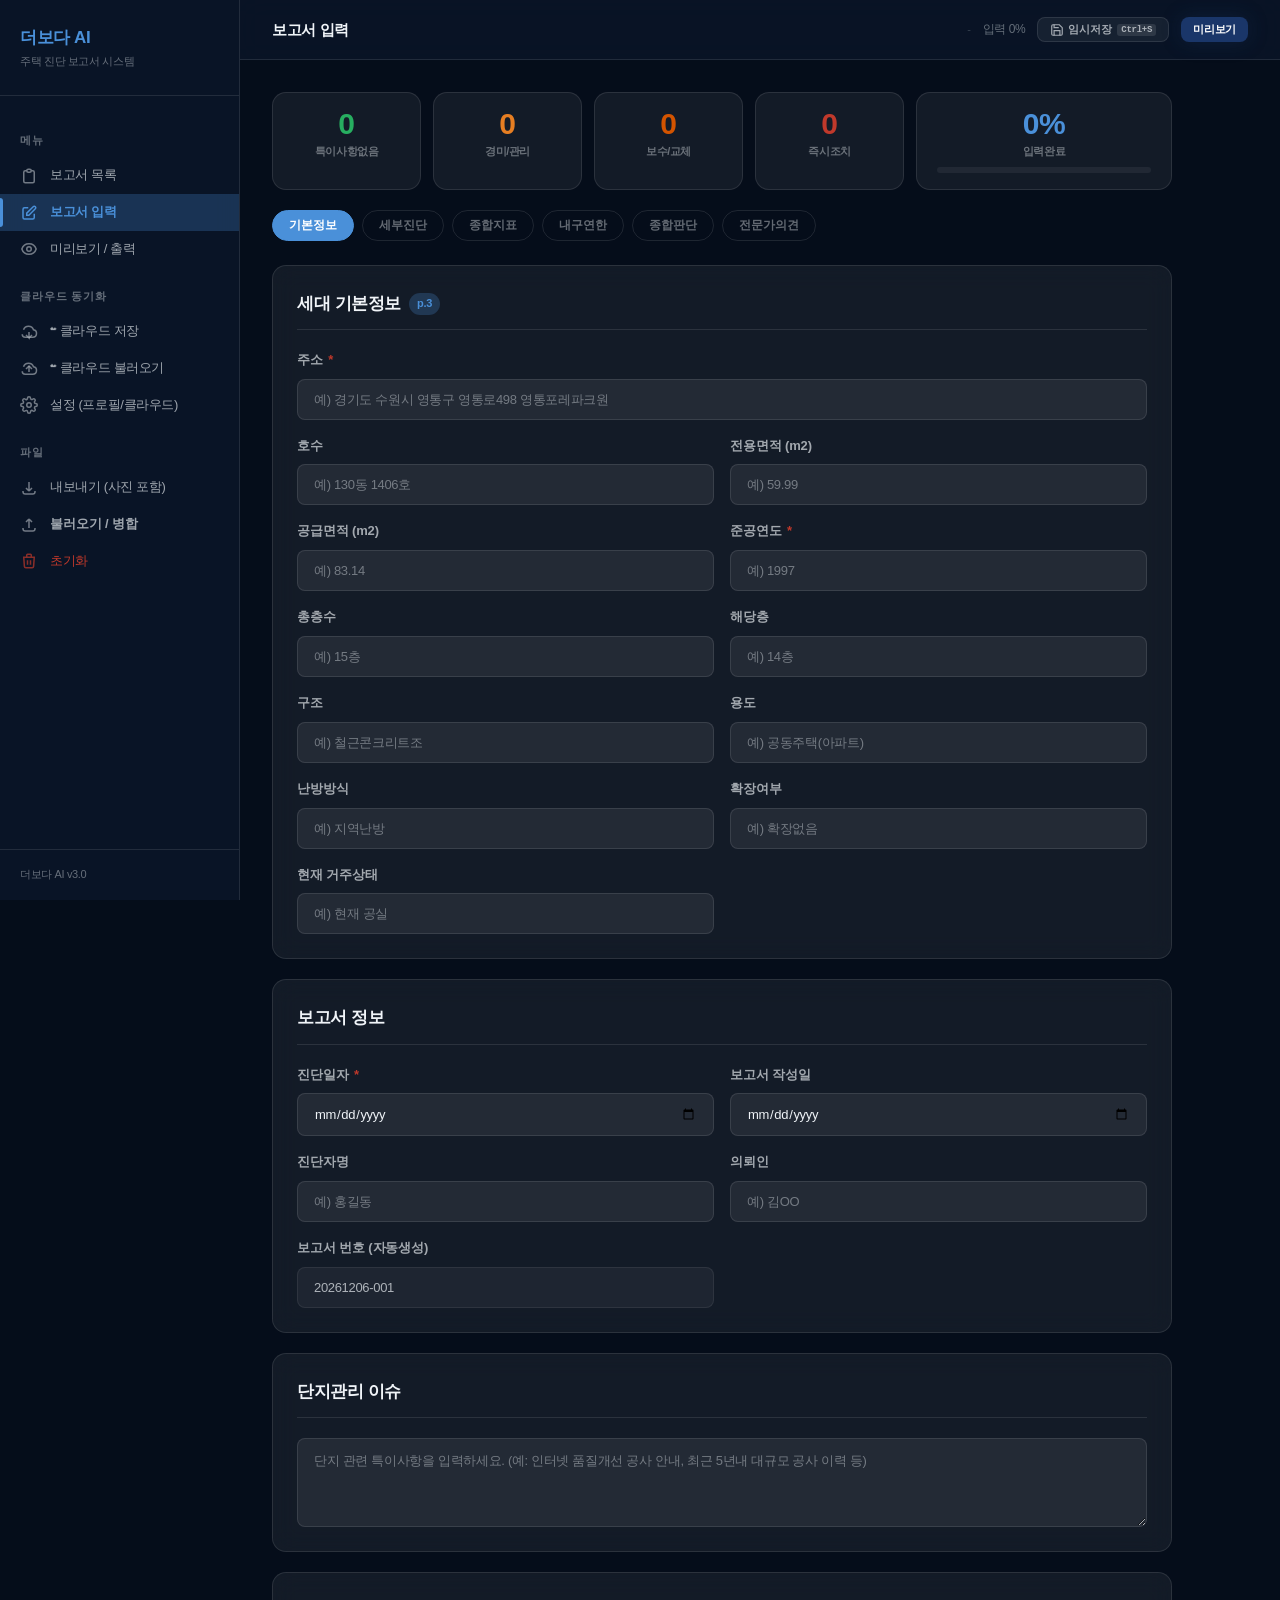
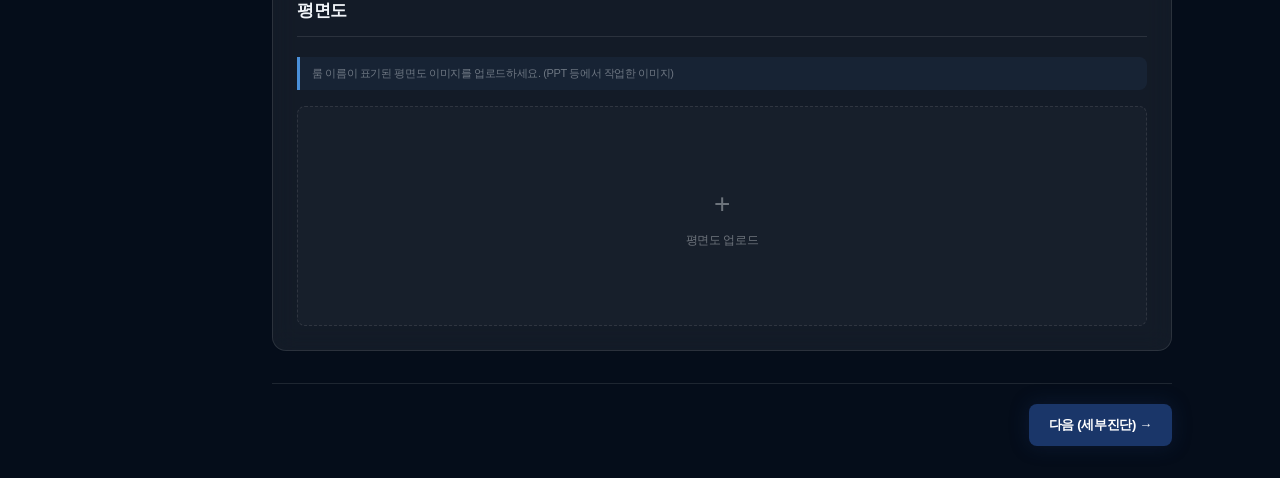
==== index.html @ 7ae01b19 "진단자 프로필 기능 추가 — 보고서 번호 중복 방지 멀티 진단자 협업 시 같은 날 동일 번호가 발급되는 문제 해결. 각 진단자가 이니셜(영문 1~4자)을 등록하면 보고서 번호가 2" ====
<!DOCTYPE html>
<html lang="ko">
<head>
  <meta charset="UTF-8">
  <meta name="viewport" content="width=device-width, initial-scale=1.0">
  <title>보고서 입력 - 더보다 AI</title>
  <link rel="stylesheet" href="assets/style.css">
  <style>
    /* 페이지별 추가 스타일 */
    .input-header-actions {
      display: flex;
      align-items: center;
      gap: 12px;
    }
    .autosave-indicator {
      font-size: 11px;
      color: var(--text-muted);
      opacity: 0.5;
      transition: opacity 0.3s;
    }
    .section-nav {
      display: flex;
      gap: 8px;
      flex-wrap: wrap;
      margin-bottom: 24px;
    }
    .section-tab {
      padding: 6px 16px;
      border-radius: var(--radius-pill);
      font-size: 12px;
      font-weight: 600;
      cursor: pointer;
      border: 1px solid var(--border);
      background: transparent;
      color: var(--text-muted);
      font-family: var(--font-family);
      transition: all 0.2s;
    }
    .section-tab:hover {
      border-color: var(--border-hover);
      color: var(--text-secondary);
    }
    .section-tab.active {
      background: var(--primary);
      border-color: var(--primary);
      color: #fff;
    }
    .form-section { display: none; }
    .form-section.active { display: block; }

    /* 세부진단 카테고리 제목 */
    .detail-cat-title {
      font-size: 13px;
      font-weight: 700;
      color: var(--primary);
      padding: 8px 0 4px;
      margin-bottom: 8px;
      border-bottom: 1px solid var(--primary-glow);
    }

    /* 룸 목록 아이템 */
    .room-item {
      display: flex;
      align-items: center;
      gap: 6px;
      margin-bottom: 4px;
    }
    .room-item input {
      flex: 1;
      background: var(--bg-input);
      border: 1px solid var(--border);
      border-radius: 4px;
      color: var(--text-primary);
      font-size: 12px;
      padding: 5px 8px;
      font-family: var(--font-family);
    }
    .room-item input:focus {
      border-color: var(--border-focus);
      outline: none;
    }
    .room-item select {
      width: 80px;
      font-size: 11px;
    }
    .room-item .room-remove {
      background: none;
      border: none;
      color: var(--status-danger);
      cursor: pointer;
      font-size: 14px;
      padding: 2px 4px;
      opacity: 0.6;
    }
    .room-item .room-remove:hover { opacity: 1; }

    /* 내구연한 테이블 */
    .dur-table input {
      width: 100%;
      background: var(--bg-input);
      border: 1px solid var(--border);
      border-radius: 6px;
      color: var(--text-primary);
      font-size: 12px;
      padding: 5px 8px;
      font-family: var(--font-family);
    }
    .dur-table .status-group { flex-wrap: nowrap; }

    /* 진행 바 */
    .progress-bar-wrap {
      background: rgba(255,255,255,0.06);
      border-radius: 99px;
      height: 6px;
      margin-top: 6px;
      overflow: hidden;
    }
    .progress-bar-fill {
      height: 100%;
      background: var(--primary);
      border-radius: 99px;
      transition: width 0.5s ease;
    }

    /* 카테고리 세부항목 상태 그리드 (2열) */
    .cat-sub-grid {
      display: grid;
      grid-template-columns: 1fr 1fr;
      gap: 4px 12px;
      font-size: 12px;
      margin-bottom: 12px;
    }
    .cat-sub-row {
      display: flex;
      align-items: center;
      justify-content: space-between;
      gap: 8px;
      padding: 6px 8px;
      border-bottom: 1px solid rgba(255,255,255,0.04);
    }
    .cat-sub-row .sub-name {
      font-weight: 600;
      color: var(--text-secondary);
      white-space: nowrap;
      font-size: 11px;
      min-width: 0;
      flex-shrink: 1;
    }
    .cat-sub-row .status-group { flex-wrap: nowrap; flex-shrink: 0; }
    .cat-sub-row .status-option label {
      padding: 2px 8px;
      font-size: 10px;
    }

    /* 종합의견 인라인 */
    .cat-opinion-wrap {
      margin-bottom: 16px;
      padding: 0 4px;
    }
    .cat-opinion-label {
      font-size: 12px;
      font-weight: 600;
      color: var(--primary);
      margin-bottom: 6px;
      display: flex;
      align-items: center;
      gap: 6px;
    }
    .cat-opinion-wrap textarea {
      min-height: 60px;
    }

    /* 안내 문구 */
    .info-note {
      font-size: 11px;
      color: var(--text-muted);
      background: rgba(74, 144, 217, 0.08);
      border-left: 3px solid var(--primary);
      padding: 8px 12px;
      border-radius: 0 8px 8px 0;
      margin-bottom: 16px;
    }

    /* ─── 고정 테이블 ─── */
    .fixed-table-wrap {
      margin-bottom: 16px;
    }
    .fixed-table-wrap.table-disabled .fixed-table-title span {
      color: var(--text-muted);
      text-decoration: line-through;
      opacity: 0.6;
    }
    .fixed-table-title {
      font-size: 12px;
      font-weight: 700;
      color: var(--primary-light);
      margin-bottom: 8px;
      display: flex;
      align-items: center;
      gap: 6px;
    }
    .ftable-toggle {
      display: flex;
      align-items: center;
      gap: 6px;
      cursor: pointer;
      user-select: none;
    }
    .ftable-toggle input[type="checkbox"] {
      width: 14px;
      height: 14px;
      cursor: pointer;
      accent-color: var(--primary);
    }
    .measurement-table {
      width: 100%;
      border-collapse: collapse;
      font-size: 11px;
      margin-bottom: 8px;
    }
    .measurement-table th {
      background: rgba(74, 144, 217, 0.15);
      color: var(--primary-light);
      padding: 6px 8px;
      text-align: left;
      font-weight: 600;
      font-size: 10px;
      border-bottom: 1px solid var(--border);
    }
    .measurement-table td {
      padding: 4px 6px;
      border-bottom: 1px solid rgba(255,255,255,0.04);
    }
    .measurement-table input {
      width: 100%;
      background: var(--bg-input);
      border: 1px solid var(--border);
      border-radius: 4px;
      color: var(--text-primary);
      font-size: 11px;
      padding: 4px 6px;
      font-family: var(--font-family);
    }
    .measurement-table input:focus {
      border-color: var(--border-focus);
      background: var(--bg-input-focus);
      outline: none;
    }
    .measurement-table .item-label {
      font-weight: 600;
      color: var(--text-secondary);
      font-size: 11px;
      white-space: nowrap;
    }
    .ftable-actions {
      display: flex;
      gap: 6px;
    }
    .ftable-actions .btn {
      font-size: 10px;
      padding: 3px 10px;
    }
    .row-remove-btn {
      background: none;
      border: none;
      color: var(--status-danger);
      cursor: pointer;
      font-size: 14px;
      padding: 2px 6px;
      border-radius: 4px;
    }
    .row-remove-btn:hover {
      background: rgba(192, 57, 43, 0.15);
    }

    /* ─── 동적 카드 ─── */
    .cards-section-label {
      font-size: 12px;
      font-weight: 600;
      color: var(--text-secondary);
      margin: 16px 0 8px;
      display: flex;
      align-items: center;
      gap: 6px;
    }
    .field-card {
      background: rgba(255,255,255,0.03);
      border: 1px solid var(--border);
      border-radius: var(--radius-md);
      padding: 16px;
      margin-bottom: 12px;
    }
    .field-card-header {
      display: flex;
      align-items: center;
      gap: 8px;
      margin-bottom: 12px;
    }
    .card-order-btns {
      display: flex;
      flex-direction: column;
      gap: 2px;
    }
    .card-order-btn {
      width: 26px;
      height: 18px;
      background: var(--bg-input);
      border: 1px solid var(--border);
      border-radius: 4px;
      color: var(--text-secondary);
      font-size: 9px;
      cursor: pointer;
      padding: 0;
      display: flex;
      align-items: center;
      justify-content: center;
      transition: all 0.15s;
    }
    .card-order-btn:hover {
      background: var(--primary);
      border-color: var(--primary);
      color: #fff;
    }
    .card-title-input {
      flex: 1;
      background: var(--bg-input);
      border: 1px solid var(--border);
      border-radius: 6px;
      color: var(--text-primary);
      font-size: 13px;
      font-weight: 600;
      padding: 8px 12px;
      font-family: var(--font-family);
    }
    .card-title-input:focus {
      border-color: var(--border-focus);
      background: var(--bg-input-focus);
      outline: none;
    }
    .card-title-input::placeholder {
      color: var(--text-muted);
      font-weight: 400;
    }

    /* 사진 배치 선택 */
    .photo-layout-select {
      display: flex;
      align-items: center;
      gap: 6px;
      margin-bottom: 10px;
      font-size: 11px;
      color: var(--text-secondary);
    }
    .photo-layout-select label {
      font-weight: 600;
      margin-right: 4px;
    }
    .layout-btn {
      background: var(--bg-input);
      border: 1px solid var(--border);
      border-radius: var(--radius-btn);
      color: var(--text-muted);
      padding: 3px 10px;
      font-size: 10px;
      font-weight: 600;
      cursor: pointer;
      font-family: var(--font-family);
      transition: all 0.2s;
    }
    .layout-btn:hover {
      border-color: var(--border-hover);
      color: var(--text-secondary);
    }
    .layout-btn.active {
      background: var(--primary);
      border-color: var(--primary);
      color: #fff;
    }

    /* 사진 텍스트 숨기기 */
    .photo-text-toggle {
      display: flex;
      align-items: center;
      gap: 6px;
      margin-left: auto;
      font-size: 10px;
      color: var(--text-muted);
      cursor: pointer;
      user-select: none;
    }
    .photo-text-toggle input[type="checkbox"] {
      accent-color: var(--primary);
      cursor: pointer;
    }
    .photo-slots.hide-text .photo-caption-wrap,
    .photo-slots.hide-text .photo-observation {
      display: none;
    }

    /* 사진 슬롯 */
    .photo-slots {
      display: grid;
      gap: 8px;
      margin-bottom: 12px;
    }
    .photo-slots[data-layout="0"] { display: none; }
    .photo-slots[data-layout="1"] { grid-template-columns: 1fr; }
    .photo-slots[data-layout="2"] { grid-template-columns: 1fr 1fr; }
    .photo-slots[data-layout="3"] { grid-template-columns: 1fr 1fr 1fr; }
    .photo-slots[data-layout="4"] { grid-template-columns: 1fr 1fr; }
    .photo-slots[data-layout="6"] { grid-template-columns: 1fr 1fr 1fr; }
    .photo-slots[data-layout="8"] { grid-template-columns: 1fr 1fr; }
    .photo-slot {
      aspect-ratio: 4/3;
      border: 1.5px dashed var(--border);
      border-radius: 8px;
      display: flex;
      flex-direction: column;
      align-items: center;
      justify-content: center;
      cursor: pointer;
      position: relative;
      overflow: hidden;
      transition: all 0.2s;
      background: rgba(255,255,255,0.02);
    }
    .photo-slot:hover {
      border-color: var(--primary);
      background: rgba(74, 144, 217, 0.05);
    }
    .photo-slot input[type=file] {
      position: absolute;
      inset: 0;
      opacity: 0;
      cursor: pointer;
      z-index: 2;
    }
    .photo-slot .slot-label {
      font-size: 10px;
      color: var(--text-muted);
      pointer-events: none;
    }
    .photo-slot .slot-icon {
      font-size: 20px;
      color: var(--text-muted);
      margin-bottom: 4px;
      pointer-events: none;
    }
    .photo-slot.has-image {
      border-style: solid;
      border-color: var(--border);
    }
    .photo-slot.has-image img {
      width: 100%;
      height: 100%;
      object-fit: cover;
      position: absolute;
      inset: 0;
    }
    .photo-slot .photo-remove {
      position: absolute;
      top: 4px;
      right: 4px;
      width: 20px;
      height: 20px;
      border-radius: 50%;
      background: rgba(192,57,43,0.85);
      color: #fff;
      border: none;
      cursor: pointer;
      font-size: 11px;
      display: flex;
      align-items: center;
      justify-content: center;
      z-index: 3;
    }
    .photo-slot .photo-observation {
      width: 100%;
      background: rgba(255,255,255,0.06);
      border: 1px solid rgba(255,255,255,0.08);
      border-radius: 0 0 6px 6px;
      color: var(--text-primary);
      font-family: var(--font-family);
      font-size: 11px;
      padding: 6px 8px;
      resize: vertical;
      min-height: 40px;
      line-height: 1.4;
      outline: none;
      transition: border-color 0.2s;
    }
    .photo-slot .photo-observation:focus {
      border-color: var(--border-focus);
    }
    .photo-slot .photo-observation::placeholder {
      color: var(--text-muted);
      font-size: 10px;
    }
    .photo-caption-wrap {
      width: 100%;
      position: relative;
      margin-top: auto;
      z-index: 3;
      display: flex;
      flex-direction: column;
      opacity: 0;
      transition: opacity 0.2s;
    }
    /* 내용이 있거나 hover/focus 시 표시 */
    .photo-slot:hover .photo-caption-wrap,
    .photo-caption-wrap:focus-within,
    .photo-caption-wrap.has-content {
      opacity: 1;
    }
    .photo-slot .photo-caption-title {
      width: 100%;
      background: rgba(0,0,0,0.6);
      border: none;
      color: #fff;
      font-size: 10px;
      font-weight: 600;
      padding: 3px 8px 1px;
      text-align: center;
      font-family: var(--font-family);
      outline: none;
      box-sizing: border-box;
    }
    .photo-slot .photo-caption-detail {
      width: 100%;
      background: rgba(0,0,0,0.45);
      border: none;
      border-top: 1px solid rgba(255,255,255,0.15);
      color: rgba(255,255,255,0.9);
      font-size: 9px;
      padding: 2px 8px 3px;
      text-align: center;
      font-family: var(--font-family);
      outline: none;
      box-sizing: border-box;
      resize: none;
      min-height: 18px;
      line-height: 1.3;
    }
    .photo-slot .photo-caption-title:focus,
    .photo-slot .photo-caption-detail:focus {
      background: rgba(0,0,0,0.8);
    }
    .photo-slot .photo-caption-title::placeholder {
      color: rgba(255,255,255,0.45);
      font-weight: 400;
    }
    .photo-slot .photo-caption-detail::placeholder {
      color: rgba(255,255,255,0.35);
    }
    /* 관찰내용: 빈 상태면 숨기고, hover/focus/내용있을 때 표시 */
    .photo-slot .photo-observation {
      transition: all 0.2s;
    }
    .photo-slot .photo-observation:not(.has-content):not(:focus) {
      min-height: 0;
      height: 0;
      padding: 0;
      border: none;
      opacity: 0;
      overflow: hidden;
    }
    .photo-slot:hover .photo-observation {
      min-height: 40px;
      padding: 6px 8px;
      border: 1px solid rgba(255,255,255,0.08);
      opacity: 1;
    }

    /* 세부 판정 */
    .sub-judgments {
      margin-bottom: 12px;
    }
    .sub-judgments-header {
      display: flex;
      align-items: center;
      justify-content: space-between;
      margin-bottom: 6px;
    }
    .sub-judgments-header span {
      font-size: 11px;
      font-weight: 600;
      color: var(--text-secondary);
    }
    .sub-judgment-row {
      display: flex;
      align-items: center;
      gap: 8px;
      margin-bottom: 4px;
      padding: 4px 0;
    }
    .sj-name {
      width: 140px;
      background: var(--bg-input);
      border: 1px solid var(--border);
      border-radius: 4px;
      color: var(--text-primary);
      font-size: 11px;
      padding: 4px 6px;
      font-family: var(--font-family);
    }
    .sj-name:focus {
      border-color: var(--border-focus);
      outline: none;
    }
    .sub-judgment-row .status-group {
      flex-wrap: nowrap;
      flex-shrink: 0;
    }
    .sub-judgment-row .status-option label {
      padding: 2px 8px;
      font-size: 10px;
    }
    .sj-remove {
      background: none;
      border: none;
      color: var(--status-danger);
      cursor: pointer;
      font-size: 13px;
      padding: 2px 4px;
      opacity: 0.7;
    }
    .sj-remove:hover { opacity: 1; }

    /* 카드 textarea */
    .field-card textarea {
      width: 100%;
      min-height: 50px;
      background: var(--bg-input);
      border: 1px solid var(--border);
      border-radius: 6px;
      color: var(--text-primary);
      font-size: 12px;
      padding: 8px 10px;
      font-family: var(--font-family);
      resize: vertical;
      margin-bottom: 8px;
    }
    .field-card textarea:focus {
      border-color: var(--border-focus);
      background: var(--bg-input-focus);
      outline: none;
    }
    .field-card .field-label {
      font-size: 11px;
      font-weight: 600;
      color: var(--text-secondary);
      margin-bottom: 4px;
    }
    .card-text-section {
      margin-top: 8px;
    }
    .card-text-section.section-disabled .field-toggle span {
      color: var(--text-muted);
      text-decoration: line-through;
      opacity: 0.6;
    }
    .field-toggle {
      display: inline-flex;
      align-items: center;
      gap: 6px;
      cursor: pointer;
      user-select: none;
    }
    .field-toggle input[type="checkbox"] {
      width: 13px;
      height: 13px;
      cursor: pointer;
      accent-color: var(--primary);
    }

    /* ─── 클라우드 모달 ─── */
    .cloud-modal-backdrop {
      position: fixed;
      inset: 0;
      background: rgba(0,0,0,0.6);
      backdrop-filter: blur(4px);
      z-index: 9999;
      display: flex;
      align-items: center;
      justify-content: center;
      padding: 20px;
    }
    .cloud-modal {
      background: var(--bg-card);
      border: 1px solid var(--border);
      border-radius: var(--radius-lg);
      box-shadow: 0 24px 48px rgba(0,0,0,0.5);
      width: 100%;
      max-width: 560px;
      max-height: 85vh;
      display: flex;
      flex-direction: column;
    }
    .cloud-modal-header {
      display: flex;
      align-items: center;
      justify-content: space-between;
      padding: 18px 24px;
      border-bottom: 1px solid var(--border);
    }
    .cloud-modal-title {
      font-size: 15px;
      font-weight: 700;
      color: var(--text-primary);
    }
    .cloud-modal-close {
      background: none;
      border: none;
      color: var(--text-muted);
      font-size: 24px;
      cursor: pointer;
      padding: 0 4px;
      line-height: 1;
    }
    .cloud-modal-close:hover { color: var(--text-primary); }
    .cloud-modal-body {
      padding: 20px 24px;
      overflow-y: auto;
      font-size: 12px;
      color: var(--text-secondary);
      line-height: 1.6;
    }
    .cloud-modal-body label {
      display: block;
      font-size: 11px;
      font-weight: 600;
      color: var(--text-secondary);
      margin: 10px 0 4px;
    }
    .cloud-modal-body input[type="text"],
    .cloud-modal-body input[type="password"] {
      width: 100%;
      background: var(--bg-input);
      border: 1px solid var(--border);
      border-radius: 6px;
      color: var(--text-primary);
      font-size: 12px;
      padding: 8px 12px;
      font-family: var(--font-family);
      box-sizing: border-box;
    }
    .cloud-modal-body input:focus {
      border-color: var(--border-focus);
      background: var(--bg-input-focus);
      outline: none;
    }
    .cloud-modal-actions {
      display: flex;
      gap: 8px;
      margin-top: 16px;
      justify-content: flex-end;
    }
    .cloud-help {
      background: rgba(74, 144, 217, 0.08);
      border-left: 3px solid var(--primary);
      padding: 10px 12px;
      border-radius: 4px;
      font-size: 11px;
      color: var(--text-secondary);
      margin: 12px 0;
    }
    .cloud-help a {
      color: var(--primary);
      text-decoration: underline;
    }
    .cloud-list-item {
      display: flex;
      align-items: center;
      justify-content: space-between;
      padding: 12px 14px;
      background: var(--bg-input);
      border: 1px solid var(--border);
      border-radius: 8px;
      margin-bottom: 8px;
      cursor: pointer;
      transition: all 0.15s;
    }
    .cloud-list-item:hover {
      border-color: var(--primary);
      background: rgba(74, 144, 217, 0.05);
    }
    .cloud-list-desc {
      font-size: 12px;
      font-weight: 600;
      color: var(--text-primary);
      margin-bottom: 2px;
    }
    .cloud-list-meta {
      font-size: 10px;
      color: var(--text-muted);
    }
    .cloud-status-bar {
      display: flex;
      align-items: center;
      gap: 8px;
      padding: 8px 12px;
      background: rgba(39, 174, 96, 0.08);
      border-left: 3px solid #27ae60;
      border-radius: 4px;
      font-size: 11px;
      color: var(--text-secondary);
      margin-bottom: 12px;
    }

    /* 카드 추가 버튼 */
    .add-card-btn {
      width: 100%;
      padding: 12px;
      border: 1.5px dashed var(--border);
      border-radius: var(--radius-md);
      background: transparent;
      color: var(--text-muted);
      font-size: 12px;
      font-weight: 600;
      cursor: pointer;
      font-family: var(--font-family);
      transition: all 0.2s;
      margin-top: 8px;
    }
    .add-card-btn:hover {
      border-color: var(--primary);
      color: var(--primary);
      background: rgba(74, 144, 217, 0.05);
    }
  </style>
</head>
<body>
<div class="app-layout">

  <!-- Sidebar -->
  <aside class="sidebar">
    <div class="sidebar-logo">
      <div class="logo-text">더보다 AI</div>
      <div class="logo-sub">주택 진단 보고서 시스템</div>
    </div>
    <nav class="sidebar-nav">
      <div class="nav-group">
        <div class="nav-group-label">메뉴</div>
        <a href="list.html" class="nav-item">
          <svg class="nav-icon" viewBox="0 0 24 24" fill="none" stroke="currentColor" stroke-width="2">
            <path d="M9 5H7a2 2 0 00-2 2v12a2 2 0 002 2h10a2 2 0 002-2V7a2 2 0 00-2-2h-2M9 5a2 2 0 002 2h2a2 2 0 002-2M9 5a2 2 0 012-2h2a2 2 0 012 2"/>
          </svg>
          보고서 목록
        </a>
        <a href="index.html" class="nav-item active">
          <svg class="nav-icon" viewBox="0 0 24 24" fill="none" stroke="currentColor" stroke-width="2">
            <path d="M11 5H6a2 2 0 00-2 2v11a2 2 0 002 2h11a2 2 0 002-2v-5m-1.414-9.414a2 2 0 112.828 2.828L11.828 15H9v-2.828l8.586-8.586z"/>
          </svg>
          보고서 입력
        </a>
        <a href="preview.html" class="nav-item">
          <svg class="nav-icon" viewBox="0 0 24 24" fill="none" stroke="currentColor" stroke-width="2">
            <path d="M15 12a3 3 0 11-6 0 3 3 0 016 0z"/>
            <path d="M2.458 12C3.732 7.943 7.523 5 12 5c4.478 0 8.268 2.943 9.542 7-1.274 4.057-5.064 7-9.542 7-4.477 0-8.268-2.943-9.542-7z"/>
          </svg>
          미리보기 / 출력
        </a>
      </div>
      <div class="nav-group">
        <div class="nav-group-label">클라우드 동기화</div>
        <div class="nav-item" onclick="cloudSaveAction()" title="현재 보고서를 GitHub Gist에 저장 (다른 PC에서 이어서 작업 가능)">
          <svg class="nav-icon" viewBox="0 0 24 24" fill="none" stroke="currentColor" stroke-width="2">
            <path d="M3 15a4 4 0 004 4h10a5 5 0 001-9.9A7 7 0 004.7 9.1"/>
            <polyline points="12 12 12 20 8 16"/>
            <line x1="12" y1="20" x2="16" y2="16"/>
          </svg>
          ☁ 클라우드 저장
        </div>
        <div class="nav-item" onclick="cloudLoadAction()" title="클라우드에서 이전 보고서 불러오기">
          <svg class="nav-icon" viewBox="0 0 24 24" fill="none" stroke="currentColor" stroke-width="2">
            <path d="M3 15a4 4 0 004 4h10a5 5 0 001-9.9A7 7 0 004.7 9.1"/>
            <polyline points="8 12 12 8 16 12"/>
            <line x1="12" y1="16" x2="12" y2="8"/>
          </svg>
          ☁ 클라우드 불러오기
        </div>
        <div class="nav-item" onclick="cloudSettingsAction()" title="진단자 프로필 및 클라우드 설정">
          <svg class="nav-icon" viewBox="0 0 24 24" fill="none" stroke="currentColor" stroke-width="2">
            <circle cx="12" cy="12" r="3"/>
            <path d="M19.4 15a1.65 1.65 0 00.33 1.82l.06.06a2 2 0 11-2.83 2.83l-.06-.06a1.65 1.65 0 00-1.82-.33 1.65 1.65 0 00-1 1.51V21a2 2 0 01-4 0v-.09A1.65 1.65 0 009 19.4a1.65 1.65 0 00-1.82.33l-.06.06a2 2 0 11-2.83-2.83l.06-.06a1.65 1.65 0 00.33-1.82 1.65 1.65 0 00-1.51-1H3a2 2 0 010-4h.09A1.65 1.65 0 004.6 9a1.65 1.65 0 00-.33-1.82l-.06-.06a2 2 0 112.83-2.83l.06.06a1.65 1.65 0 001.82.33H9a1.65 1.65 0 001-1.51V3a2 2 0 014 0v.09a1.65 1.65 0 001 1.51 1.65 1.65 0 001.82-.33l.06-.06a2 2 0 112.83 2.83l-.06.06a1.65 1.65 0 00-.33 1.82V9a1.65 1.65 0 001.51 1H21a2 2 0 010 4h-.09a1.65 1.65 0 00-1.51 1z"/>
          </svg>
          설정 (프로필/클라우드)
        </div>
      </div>
      <div class="nav-group">
        <div class="nav-group-label">파일</div>
        <div class="nav-item" onclick="Report.exportJSON()" title="사진 포함 JSON 파일로 내보냅니다">
          <svg class="nav-icon" viewBox="0 0 24 24" fill="none" stroke="currentColor" stroke-width="2">
            <path d="M4 16v1a3 3 0 003 3h10a3 3 0 003-3v-1m-4-4l-4 4m0 0l-4-4m4 4V4"/>
          </svg>
          내보내기 (사진 포함)
        </div>
        <label class="nav-item" style="cursor:pointer" title="JSON 파일로 가져오기">
          <svg class="nav-icon" viewBox="0 0 24 24" fill="none" stroke="currentColor" stroke-width="2">
            <path d="M4 16v1a3 3 0 003 3h10a3 3 0 003-3v-1m-4-8l-4-4m0 0L8 8m4-4v12"/>
          </svg>
          불러오기 / 병합
          <input type="file" accept=".json" style="display:none" onchange="importJSON(this)">
        </label>
        <div class="nav-item" onclick="confirmClear()" style="color: var(--status-danger)">
          <svg class="nav-icon" viewBox="0 0 24 24" fill="none" stroke="currentColor" stroke-width="2">
            <path d="M19 7l-.867 12.142A2 2 0 0116.138 21H7.862a2 2 0 01-1.995-1.858L5 7m5 4v6m4-6v6m1-10V4a1 1 0 00-1-1h-4a1 1 0 00-1 1v3M4 7h16"/>
          </svg>
          초기화
        </div>
      </div>
    </nav>
    <div class="sidebar-footer">
      <div style="font-size:11px; color: var(--text-muted)">
        더보다 AI v3.0
      </div>
    </div>
  </aside>

  <!-- Main -->
  <main class="main-content">
    <!-- Topbar -->
    <header class="topbar">
      <div class="topbar-title">보고서 입력</div>
      <div class="input-header-actions">
        <div id="autosave-indicator" class="autosave-indicator" style="font-size:11px; color:var(--text-muted); opacity:0.5; transition:all 0.3s">-</div>
        <div id="progress-text" style="font-size:12px; color:var(--text-muted)">입력 0%</div>
        <button class="btn btn-secondary btn-sm" onclick="saveDraft()" id="save-btn" style="display:flex;align-items:center;gap:4px">
          <svg width="14" height="14" viewBox="0 0 24 24" fill="none" stroke="currentColor" stroke-width="2"><path d="M19 21H5a2 2 0 01-2-2V5a2 2 0 012-2h11l5 5v11a2 2 0 01-2 2z"/><polyline points="17 21 17 13 7 13 7 21"/><polyline points="7 3 7 8 15 8"/></svg>
          임시저장
          <kbd style="font-size:9px;background:rgba(255,255,255,0.1);padding:1px 4px;border-radius:3px;margin-left:2px">Ctrl+S</kbd>
        </button>
        <a href="preview.html" class="btn btn-primary btn-sm" onclick="saveAndPreview(); return false;">미리보기</a>
      </div>
    </header>

    <!-- Content -->
    <div class="page-content">

      <!-- 진행률 -->
      <div class="progress-summary" id="stats-bar" style="margin-bottom:20px"></div>

      <!-- 탭 네비게이션 -->
      <div class="section-nav" id="section-nav">
        <button class="section-tab active" data-tab="tab-basic">기본정보</button>
        <button class="section-tab" data-tab="tab-detail">세부진단</button>
        <button class="section-tab" data-tab="tab-indicator">종합지표</button>
        <button class="section-tab" data-tab="tab-durability">내구연한</button>
        <button class="section-tab" data-tab="tab-summary">종합판단</button>
        <button class="section-tab" data-tab="tab-expert">전문가의견</button>
      </div>

      <!-- ═══════════════════════════════════
           탭 1: 기본정보
      ═══════════════════════════════════ -->
      <div id="tab-basic" class="form-section active">
        <div class="card">
          <div class="card-title">세대 기본정보 <span class="badge">p.3</span></div>
          <div class="form-grid">
            <div class="form-group span-2">
              <label>주소 <span class="required">*</span></label>
              <input type="text" id="basic_address" placeholder="예) 경기도 수원시 영통구 영통로498 영통포레파크원">
            </div>
            <div class="form-group">
              <label>호수</label>
              <input type="text" id="basic_unit" placeholder="예) 130동 1406호">
            </div>
            <div class="form-group">
              <label>전용면적 (m2)</label>
              <input type="text" id="basic_area" placeholder="예) 59.99">
            </div>
            <div class="form-group">
              <label>공급면적 (m2)</label>
              <input type="text" id="basic_supplyArea" placeholder="예) 83.14">
            </div>
            <div class="form-group">
              <label>준공연도 <span class="required">*</span></label>
              <input type="text" id="basic_buildingYear" placeholder="예) 1997" oninput="onBuildingYearChange(this.value)">
            </div>
            <div class="form-group">
              <label>총층수</label>
              <input type="text" id="basic_floorTotal" placeholder="예) 15층">
            </div>
            <div class="form-group">
              <label>해당층</label>
              <input type="text" id="basic_floorUnit" placeholder="예) 14층">
            </div>
            <div class="form-group">
              <label>구조</label>
              <input type="text" id="basic_structure" placeholder="예) 철근콘크리트조">
            </div>
            <div class="form-group">
              <label>용도</label>
              <input type="text" id="basic_usage" placeholder="예) 공동주택(아파트)">
            </div>
            <div class="form-group">
              <label>난방방식</label>
              <input type="text" id="basic_heatingType" placeholder="예) 지역난방">
            </div>
            <div class="form-group">
              <label>확장여부</label>
              <input type="text" id="basic_extensionStatus" placeholder="예) 확장없음">
            </div>
            <div class="form-group">
              <label>현재 거주상태</label>
              <input type="text" id="basic_currentOccupancy" placeholder="예) 현재 공실">
            </div>
          </div>
        </div>

        <div class="card">
          <div class="card-title">보고서 정보</div>
          <div class="form-grid">
            <div class="form-group">
              <label>진단일자 <span class="required">*</span></label>
              <input type="date" id="basic_inspectionDate">
            </div>
            <div class="form-group">
              <label>보고서 작성일</label>
              <input type="date" id="basic_reportDate">
            </div>
            <div class="form-group">
              <label>진단자명</label>
              <input type="text" id="basic_inspectorName" placeholder="예) 홍길동">
            </div>
            <div class="form-group">
              <label>의뢰인</label>
              <input type="text" id="basic_clientName" placeholder="예) 김OO">
            </div>
            <div class="form-group">
              <label>보고서 번호 (자동생성)</label>
              <input type="text" id="basic_reportNo" placeholder="자동생성됨" readonly style="opacity:0.7">
            </div>
          </div>
        </div>

        <div class="card">
          <div class="card-title">단지관리 이슈</div>
          <div class="form-group">
            <textarea id="basic_managementIssues" rows="3" placeholder="단지 관련 특이사항을 입력하세요. (예: 인터넷 품질개선 공사 안내, 최근 5년내 대규모 공사 이력 등)"></textarea>
          </div>
        </div>

        <div class="card">
          <div class="card-title">평면도</div>
          <div class="info-note">룸 이름이 표기된 평면도 이미지를 업로드하세요. (PPT 등에서 작업한 이미지)</div>
          <div id="floorplan-upload" style="border:1.5px dashed var(--border); border-radius:8px; min-height:220px; display:flex; align-items:center; justify-content:center; position:relative; overflow:hidden; cursor:pointer; background:rgba(255,255,255,0.02)" onclick="document.getElementById('floorplan-file').click()">
            <div id="floorplan-placeholder" style="text-align:center; color:var(--text-muted); font-size:12px">
              <div style="font-size:28px; margin-bottom:4px">+</div>
              평면도 업로드
            </div>
            <img id="floorplan-preview" src="" alt="" style="display:none; width:100%; height:auto; max-height:400px; object-fit:contain">
            <button id="floorplan-remove-btn" style="display:none; position:absolute; top:6px; right:6px; width:24px; height:24px; border-radius:50%; background:rgba(192,57,43,0.85); color:#fff; border:none; cursor:pointer; font-size:13px; z-index:2" onclick="event.stopPropagation(); removeFloorPlan()">&times;</button>
            <input type="file" id="floorplan-file" accept="image/*" style="display:none" onchange="uploadFloorPlan(this)">
          </div>
        </div>

        <div class="tab-nav-buttons">
          <div></div>
          <button class="btn btn-primary" onclick="goToTab(1)">다음 (세부진단) &rarr;</button>
        </div>
      </div>

      <!-- ═══════════════════════════════════
           탭 2: 세부진단
      ═══════════════════════════════════ -->
      <div id="tab-detail" class="form-section">
        <div id="detail-items-container"></div>

        <div class="tab-nav-buttons">
          <button class="btn btn-secondary" onclick="goToTab(0)">&larr; 이전 (기본정보)</button>
          <button class="btn btn-primary" onclick="goToTab(2)">다음 (종합지표) &rarr;</button>
        </div>
      </div>

      <!-- ═══════════════════════════════════
           탭 3: 종합지표
      ═══════════════════════════════════ -->
      <div id="tab-indicator" class="form-section">
        <div class="card">
          <div class="card-title">핵심 안전리스크 항목 <span class="badge">p.4</span></div>
          <div style="display:flex; flex-direction:column; gap:14px;">
            <div class="form-group">
              <label>가스 누설 및 안전</label>
              <div class="status-group" id="sg_gasSafety"></div>
            </div>
            <div class="form-group">
              <label>가스 안전 의견</label>
              <input type="text" id="indicators_gasSafetyComment" placeholder="가스 관련 특이사항">
            </div>
            <div class="form-group">
              <label>전기 안전</label>
              <div class="status-group" id="sg_electricalSafety"></div>
            </div>
            <div class="form-group">
              <label>전기 안전 의견</label>
              <input type="text" id="indicators_electricalSafetyComment" placeholder="전기 관련 특이사항">
            </div>
            <div class="form-group">
              <label>구조 및 낙상 위험</label>
              <div class="status-group" id="sg_structuralSafety"></div>
            </div>
            <div class="form-group">
              <label>구조 안전 의견</label>
              <input type="text" id="indicators_structuralSafetyComment" placeholder="구조 관련 특이사항">
            </div>
          </div>
        </div>

        <div class="card">
          <div class="card-title">상대적 성능 참고 지표</div>
          <div style="display:flex; flex-direction:column; gap:14px;">
            <div class="form-group">
              <label>설비 작동 성능</label>
              <div class="status-group" id="sg_equipmentPerformance"></div>
            </div>
            <div class="form-group">
              <label>환경 쾌적 성능</label>
              <div class="status-group" id="sg_environmentComfort"></div>
            </div>
            <div class="form-group">
              <label>단열 열환경 성능</label>
              <div class="status-group" id="sg_insulationPerformance"></div>
            </div>
            <div class="form-group">
              <label>마감 편의 성능</label>
              <div class="status-group" id="sg_finishPerformance"></div>
            </div>
          </div>
        </div>

        <div class="card">
          <div class="card-title">비용리스크 세부</div>
          <div class="form-grid">
            <div class="form-group">
              <label>난방배관 예상비용</label>
              <input type="text" id="indicators_heatingPipeCost" placeholder="예) 200~500만원">
            </div>
            <div class="form-group">
              <label>난방배관 의견</label>
              <input type="text" id="indicators_heatingPipeComment" placeholder="의견">
            </div>
            <div class="form-group">
              <label>욕실/발코니 방수 예상비용</label>
              <input type="text" id="indicators_bathroomWaterproofCost" placeholder="예) 150~300만원">
            </div>
            <div class="form-group">
              <label>방수 의견</label>
              <input type="text" id="indicators_bathroomWaterproofComment" placeholder="의견">
            </div>
            <div class="form-group">
              <label>창호 및 외벽 예상비용</label>
              <input type="text" id="indicators_windowExteriorCost" placeholder="예) 50~150만원">
            </div>
            <div class="form-group">
              <label>창호/외벽 의견</label>
              <input type="text" id="indicators_windowExteriorComment" placeholder="의견">
            </div>
            <div class="form-group">
              <label>급수/배수 배관 예상비용</label>
              <input type="text" id="indicators_plumbingCost" placeholder="예) 100~250만원">
            </div>
            <div class="form-group">
              <label>배관 의견</label>
              <input type="text" id="indicators_plumbingComment" placeholder="의견">
            </div>
          </div>
          <div style="border-top:1px solid var(--border);margin-top:12px;padding-top:12px">
            <div class="form-grid">
              <div class="form-group">
                <label>예상 총 수선비용 하한 (만원)</label>
                <input type="number" id="indicators_repairCostMin" placeholder="자동계산" readonly style="background:var(--bg-elevated);font-weight:600">
              </div>
              <div class="form-group">
                <label>예상 총 수선비용 상한 (만원)</label>
                <input type="number" id="indicators_repairCostMax" placeholder="자동계산" readonly style="background:var(--bg-elevated);font-weight:600">
              </div>
            </div>
          </div>
        </div>

        <div class="card">
          <div class="card-title">환경 성능 참고지표</div>
          <div class="form-grid">
            <div class="form-group">
              <label>일조시간</label>
              <select id="indicators_sunlightGrade" class="form-select">
                <option value="">미선택</option>
                <option value="A">A등급</option>
                <option value="B">B등급</option>
                <option value="C">C등급</option>
                <option value="D">D등급</option>
                <option value="E">E등급</option>
              </select>
            </div>
            <div class="form-group">
              <label>개방감(뷰)</label>
              <select id="indicators_opennessGrade" class="form-select">
                <option value="">미선택</option>
                <option value="A">A등급</option>
                <option value="B">B등급</option>
                <option value="C">C등급</option>
                <option value="D">D등급</option>
                <option value="E">E등급</option>
              </select>
            </div>
            <div class="form-group">
              <label>일사량</label>
              <select id="indicators_solarGrade" class="form-select">
                <option value="">미선택</option>
                <option value="A">A등급</option>
                <option value="B">B등급</option>
                <option value="C">C등급</option>
                <option value="D">D등급</option>
                <option value="E">E등급</option>
              </select>
            </div>
          </div>
        </div>

        <div class="tab-nav-buttons">
          <button class="btn btn-secondary" onclick="goToTab(1)">&larr; 이전 (세부진단)</button>
          <button class="btn btn-primary" onclick="goToTab(3)">다음 (내구연한) &rarr;</button>
        </div>
      </div>

      <!-- ═══════════════════════════════════
           탭 4: 내구연한
      ═══════════════════════════════════ -->
      <div id="tab-durability" class="form-section">
        <div class="card">
          <div class="card-title">주요항목 내구연한 검토 <span class="badge">p.5</span></div>
          <div class="form-grid" style="margin-bottom:12px">
            <div class="form-group">
              <label>준공연도</label>
              <input type="number" id="dur_buildYear" placeholder="예) 1997" oninput="calcDurabilityFromYear()">
            </div>
            <div class="form-group">
              <label>준공월</label>
              <select id="dur_buildMonth" onchange="calcDurabilityFromYear()">
                <option value="">미선택</option>
                <option value="1">1월</option><option value="2">2월</option><option value="3">3월</option>
                <option value="4">4월</option><option value="5">5월</option><option value="6">6월</option>
                <option value="7">7월</option><option value="8">8월</option><option value="9">9월</option>
                <option value="10">10월</option><option value="11">11월</option><option value="12">12월</option>
              </select>
            </div>
            <div class="form-group" style="display:flex;align-items:flex-end">
              <div style="font-size:13px;font-weight:600;color:var(--primary);padding-bottom:8px" id="dur_elapsedDisplay">경과: -</div>
            </div>
          </div>
          <div style="overflow-x:auto">
            <table class="data-table dur-table" id="durability-table">
              <thead>
                <tr>
                  <th style="width:120px">항목</th>
                  <th style="width:80px">표준연한(년)</th>
                  <th style="width:80px">경과연수(년)</th>
                  <th style="width:80px">잔여연한(년)</th>
                  <th style="width:180px">판정</th>
                  <th>비고</th>
                </tr>
              </thead>
              <tbody id="durability-body"></tbody>
            </table>
          </div>
        </div>

        <div class="tab-nav-buttons">
          <button class="btn btn-secondary" onclick="goToTab(2)">&larr; 이전 (종합지표)</button>
          <button class="btn btn-primary" onclick="goToTab(4)">다음 (종합판단) &rarr;</button>
        </div>
      </div>

      <!-- ═══════════════════════════════════
           탭 5: 종합판단
      ═══════════════════════════════════ -->
      <div id="tab-summary" class="form-section">
        <div class="card">
          <div class="card-title">종합판단요약 <span class="badge">p.6</span></div>
          <div style="display:flex; flex-direction:column; gap:16px;">
            <div class="form-group">
              <label>종합 판정</label>
              <div class="status-group" id="sg_overallStatus"></div>
            </div>
            <div class="form-group">
              <label>종합 요약문</label>
              <textarea id="summary_summaryText" rows="5" placeholder="보고서 전체에 대한 종합 요약 의견을 입력하세요."></textarea>
            </div>
          </div>
        </div>

        <div class="card">
          <div class="card-title">자동 분석 데이터 <span class="badge" style="background:var(--primary)">자동</span></div>
          <div class="info-note">아래 데이터는 입력된 진단 내용에서 자동 추출됩니다. 미리보기에 반영됩니다.</div>
          <div id="auto-analysis-preview" style="font-size:12px; color:var(--text-secondary)">
            데이터를 분석하려면 아래 버튼을 누르세요.
          </div>
          <button class="btn btn-secondary btn-sm" style="margin-top:12px" onclick="refreshAutoAnalysis()">분석 데이터 새로고침</button>
        </div>

        <div class="tab-nav-buttons">
          <button class="btn btn-secondary" onclick="goToTab(3)">&larr; 이전 (내구연한)</button>
          <button class="btn btn-primary" onclick="goToTab(5)">다음 (전문가의견) &rarr;</button>
        </div>
      </div>

      <!-- ═══════════════════════════════════
           탭 6: 전문가의견
      ═══════════════════════════════════ -->
      <div id="tab-expert" class="form-section">
        <div class="card">
          <div class="card-title">전문가 분석의견 <span class="badge">p.7</span></div>
          <div style="display:flex; flex-direction:column; gap:20px;">
            <div class="form-group">
              <label>안전 리스크</label>
              <textarea id="expert_safetyRisk" rows="6" placeholder="안전 관련 항목에 대한 전문가 분석 의견을 기술하세요."></textarea>
            </div>
            <div class="form-group">
              <label>비용 리스크</label>
              <textarea id="expert_costRisk" rows="6" placeholder="비용 관련 리스크에 대한 전문가 분석 의견을 기술하세요."></textarea>
            </div>
            <div class="form-group">
              <label>성능 및 거주체감</label>
              <textarea id="expert_livingPerformance" rows="6" placeholder="거주 환경 및 성능 체감에 대한 전문가 의견을 기술하세요."></textarea>
            </div>
          </div>
        </div>

        <div class="tab-nav-buttons">
          <button class="btn btn-secondary" onclick="goToTab(4)">&larr; 이전 (종합판단)</button>
          <button class="btn btn-primary btn-lg" onclick="saveAndPreview()">저장 후 미리보기</button>
        </div>
      </div>

    </div><!-- /page-content -->
  </main>
</div>

<!-- 클라우드 모달 -->
<div id="cloud-modal" class="cloud-modal-backdrop" style="display:none" onclick="if(event.target===this)closeCloudModal()">
  <div class="cloud-modal">
    <div class="cloud-modal-header">
      <div class="cloud-modal-title" id="cloud-modal-title">클라우드</div>
      <button class="cloud-modal-close" onclick="closeCloudModal()">&times;</button>
    </div>
    <div class="cloud-modal-body" id="cloud-modal-body"></div>
  </div>
</div>

<div id="toast-container" class="toast-container"></div>

<script src="https://sdk.amazonaws.com/js/aws-sdk-2.1589.0.min.js"></script>
<script src="assets/report.js"></script>
<script src="assets/cloud-s3.js"></script>
<script>
// ==========================================
// 탭 순서 배열
// ==========================================
const TAB_ORDER = ['tab-basic', 'tab-detail', 'tab-indicator', 'tab-durability', 'tab-summary', 'tab-expert'];

// ==========================================
// 탭 전환
// ==========================================
function switchTab(tabId) {
  document.querySelectorAll('.form-section').forEach(s => s.classList.remove('active'));
  document.querySelectorAll('.section-tab').forEach(t => t.classList.remove('active'));
  document.getElementById(tabId).classList.add('active');
  const btn = document.querySelector(`.section-tab[data-tab="${tabId}"]`);
  if (btn) btn.classList.add('active');
  window.scrollTo(0, 0);
}

function goToTab(index) {
  if (index >= 0 && index < TAB_ORDER.length) {
    switchTab(TAB_ORDER[index]);
  }
}

// 탭 버튼 클릭 이벤트
document.getElementById('section-nav').addEventListener('click', (e) => {
  const btn = e.target.closest('.section-tab');
  if (!btn) return;
  switchTab(btn.dataset.tab);
});

// ==========================================
// 상태 라디오 그룹 생성
// ==========================================
function createStatusGroup(container, name, currentValue) {
  const statuses = [
    { value: 'good', label: '특이사항없음', cls: 'good' },
    { value: 'normal', label: '경미/관리필요', cls: 'normal' },
    { value: 'bad', label: '보수/교체권장', cls: 'bad' },
    { value: 'danger', label: '즉시조치필요', cls: 'danger' },
  ];

  container.innerHTML = statuses.map((s) => {
    const uid = `${name}_${s.value}`;
    const checked = currentValue === s.value ? 'checked' : '';
    return `<div class="status-option ${s.cls}">
      <input type="radio" name="${name}" id="${uid}" value="${s.value}" ${checked}>
      <label for="${uid}">${s.label}</label>
    </div>`;
  }).join('');
}

function createStatusGroupShort(name, currentValue) {
  const statuses = [
    { value: 'good', label: '양호', cls: 'good' },
    { value: 'normal', label: '경미', cls: 'normal' },
    { value: 'bad', label: '보수', cls: 'bad' },
    { value: 'danger', label: '즉시', cls: 'danger' },
    { value: 'na', label: '해당없음', cls: 'na' },
  ];
  return statuses.map(s => {
    const uid = `${name}_${s.value}`;
    const checked = currentValue === s.value ? 'checked' : '';
    return `<div class="status-option ${s.cls}">
      <input type="radio" name="${name}" id="${uid}" value="${s.value}" ${checked}>
      <label for="${uid}">${s.label}</label>
    </div>`;
  }).join('');
}

// ==========================================
// 종합지표 라디오 그룹 초기화
// ==========================================
// ==========================================
// 자동 분석 데이터
// ==========================================
function refreshAutoAnalysis() {
  saveDraft(true);
  const report = Report.load();
  const container = document.getElementById('auto-analysis-preview');

  // 1. 카테고리별 판정 현황
  const catStats = Report.calcCategoryStats(report);
  const statusLabels = { good: '양호', normal: '경미', bad: '보수', danger: '즉시', na: '해당없음' };
  const statusColors = { good: '#27ae60', normal: '#e67e22', bad: '#d35400', danger: '#c0392b', na: '#7a8fa3' };

  let catTableHTML = `
    <div style="font-weight:600; margin-bottom:6px; color:var(--text-primary)">카테고리별 판정 현황</div>
    <table style="width:100%; border-collapse:collapse; font-size:11px; margin-bottom:16px">
      <thead><tr style="background:rgba(255,255,255,0.05)">
        <th style="padding:4px 8px; text-align:left; border-bottom:1px solid var(--border)">카테고리</th>
        ${Object.entries(statusLabels).map(([k,v]) => `<th style="padding:4px 6px; text-align:center; border-bottom:1px solid var(--border); color:${statusColors[k]}">${v}</th>`).join('')}
      </tr></thead>
      <tbody>`;

  Object.entries(catStats).forEach(([cat, s]) => {
    const hasIssue = s.bad > 0 || s.danger > 0;
    catTableHTML += `<tr style="${hasIssue ? 'background:rgba(192,57,43,0.06)' : ''}">
      <td style="padding:3px 8px; border-bottom:1px solid rgba(255,255,255,0.04); font-weight:500">${s.label}</td>
      ${['good','normal','bad','danger','na'].map(k =>
        `<td style="padding:3px 6px; text-align:center; border-bottom:1px solid rgba(255,255,255,0.04); ${s[k] > 0 ? 'font-weight:600; color:'+statusColors[k] : 'color:var(--text-muted)'}">${s[k] || '-'}</td>`
      ).join('')}
    </tr>`;
  });
  catTableHTML += '</tbody></table>';

  // 2. 전체 통계 요약
  const stats = Report.calcStats(report);
  const total = stats.total - stats.empty;
  const totalHTML = `
    <div style="font-weight:600; margin-bottom:6px; color:var(--text-primary)">전체 진단 통계</div>
    <div style="display:flex; gap:12px; margin-bottom:16px; flex-wrap:wrap">
      <div style="padding:8px 14px; border-radius:8px; background:rgba(39,174,96,0.1); text-align:center">
        <div style="font-size:18px; font-weight:700; color:#27ae60">${stats.good}</div>
        <div style="font-size:10px; color:var(--text-muted)">양호</div>
      </div>
      <div style="padding:8px 14px; border-radius:8px; background:rgba(230,126,34,0.1); text-align:center">
        <div style="font-size:18px; font-weight:700; color:#e67e22">${stats.normal}</div>
        <div style="font-size:10px; color:var(--text-muted)">경미</div>
      </div>
      <div style="padding:8px 14px; border-radius:8px; background:rgba(211,84,0,0.1); text-align:center">
        <div style="font-size:18px; font-weight:700; color:#d35400">${stats.bad}</div>
        <div style="font-size:10px; color:var(--text-muted)">보수</div>
      </div>
      <div style="padding:8px 14px; border-radius:8px; background:rgba(192,57,43,0.1); text-align:center">
        <div style="font-size:18px; font-weight:700; color:#c0392b">${stats.danger}</div>
        <div style="font-size:10px; color:var(--text-muted)">즉시</div>
      </div>
      <div style="padding:8px 14px; border-radius:8px; background:rgba(255,255,255,0.05); text-align:center">
        <div style="font-size:18px; font-weight:700; color:var(--text-primary)">${total}</div>
        <div style="font-size:10px; color:var(--text-muted)">점검완료</div>
      </div>
    </div>`;

  // 3. 내구연한 경고 항목
  let durWarnings = [];
  (report.durability || []).forEach(row => {
    const rem = parseFloat(row.remaining);
    if (!isNaN(rem) && rem <= 5) {
      durWarnings.push({ item: row.item, remaining: rem, status: row.status });
    }
  });
  let durHTML = '';
  if (durWarnings.length > 0) {
    durHTML = `
      <div style="font-weight:600; margin-bottom:6px; color:var(--text-primary)">내구연한 주의 항목 (잔여 5년 이하)</div>
      <div style="margin-bottom:16px">
        ${durWarnings.map(w => `
          <div style="display:flex; align-items:center; gap:8px; padding:4px 0; font-size:11px">
            <span style="color:${w.remaining <= 0 ? '#c0392b' : '#e67e22'}; font-weight:600">⚠</span>
            <span style="font-weight:500">${w.item}</span>
            <span style="color:var(--text-muted)">잔여 ${w.remaining}년</span>
          </div>
        `).join('')}
      </div>`;
  }

  // 4. 주요 지적 항목 (보수/즉시 판정된 세부항목 목록)
  let issueItems = [];
  const catData = report.categoryData || {};
  Object.entries(catData).forEach(([cat, cd]) => {
    const catLabel = (Report.CATEGORIES[cat] || {}).label || cat;
    const subs = cd.subStatuses || {};
    Object.entries(subs).forEach(([name, st]) => {
      if (st === 'bad' || st === 'danger') {
        issueItems.push({ cat: catLabel, name, status: st });
      }
    });
  });
  let issueHTML = '';
  if (issueItems.length > 0) {
    issueHTML = `
      <div style="font-weight:600; margin-bottom:6px; color:var(--text-primary)">주요 지적 항목 (보수/즉시)</div>
      <div style="margin-bottom:16px">
        ${issueItems.map(item => `
          <div style="display:flex; align-items:center; gap:8px; padding:3px 0; font-size:11px">
            <span style="color:${item.status === 'danger' ? '#c0392b' : '#d35400'}; font-weight:600; font-size:9px; padding:1px 6px; border-radius:4px; background:${item.status === 'danger' ? 'rgba(192,57,43,0.1)' : 'rgba(211,84,0,0.1)'}">${item.status === 'danger' ? '즉시' : '보수'}</span>
            <span style="color:var(--text-muted); font-size:10px">${item.cat}</span>
            <span style="font-weight:500">${item.name}</span>
          </div>
        `).join('')}
      </div>`;
  }

  container.innerHTML = totalHTML + catTableHTML + durHTML + issueHTML;
  if (!totalHTML && !catTableHTML && !durHTML && !issueHTML) {
    container.innerHTML = '<div style="color:var(--text-muted); padding:20px; text-align:center">입력된 진단 데이터가 없습니다.</div>';
  }
}

// ==========================================
// 평면도 업로드/삭제
// ==========================================
async function uploadFloorPlan(input) {
  const file = input.files[0];
  if (!file) return;
  await Report.saveImage('floorplan', file);
  const base64 = await Report.loadImage('floorplan');
  const preview = document.getElementById('floorplan-preview');
  const placeholder = document.getElementById('floorplan-placeholder');
  const removeBtn = document.getElementById('floorplan-remove-btn');
  preview.src = base64;
  preview.style.display = 'block';
  placeholder.style.display = 'none';
  removeBtn.style.display = 'block';
}

function removeFloorPlan() {
  Report.removeImage('floorplan');
  const preview = document.getElementById('floorplan-preview');
  const placeholder = document.getElementById('floorplan-placeholder');
  const removeBtn = document.getElementById('floorplan-remove-btn');
  preview.src = '';
  preview.style.display = 'none';
  placeholder.style.display = '';
  removeBtn.style.display = 'none';
}

async function loadFloorPlan() {
  const base64 = await Report.loadImage('floorplan');
  if (!base64) return;
  const preview = document.getElementById('floorplan-preview');
  const placeholder = document.getElementById('floorplan-placeholder');
  const removeBtn = document.getElementById('floorplan-remove-btn');
  preview.src = base64;
  preview.style.display = 'block';
  placeholder.style.display = 'none';
  removeBtn.style.display = 'block';
}

// ==========================================
// 룸 목록 관리
// ==========================================
const ROOM_TYPES = [
  { value: 'living', label: '거실' },
  { value: 'room', label: '방' },
  { value: 'kitchen', label: '주방' },
  { value: 'bath', label: '욕실' },
  { value: 'balcony', label: '발코니' },
  { value: 'entrance', label: '현관' },
  { value: 'etc', label: '기타' },
];

function renderRoomList(rooms) {
  const container = document.getElementById('room-list');
  container.innerHTML = (rooms || []).map((r, i) => `
    <div class="room-item">
      <input type="text" class="room-name" value="${escapeAttr(r.name || '')}" placeholder="룸 이름">
      <select class="room-type">
        ${ROOM_TYPES.map(t => `<option value="${t.value}"${r.type === t.value ? ' selected' : ''}>${t.label}</option>`).join('')}
      </select>
      <button class="room-remove" onclick="removeRoom(${i})">&times;</button>
    </div>
  `).join('');
}

function addRoom() {
  const container = document.getElementById('room-list');
  const idx = container.querySelectorAll('.room-item').length;
  const div = document.createElement('div');
  div.className = 'room-item';
  div.innerHTML = `
    <input type="text" class="room-name" value="" placeholder="룸 이름">
    <select class="room-type">
      ${ROOM_TYPES.map(t => `<option value="${t.value}">${t.label}</option>`).join('')}
    </select>
    <button class="room-remove" onclick="removeRoom(${idx})">&times;</button>
  `;
  container.appendChild(div);
}

function removeRoom(idx) {
  const items = document.querySelectorAll('#room-list .room-item');
  if (items[idx]) items[idx].remove();
  // 인덱스 재정렬
  document.querySelectorAll('#room-list .room-item').forEach((item, i) => {
    item.querySelector('.room-remove').setAttribute('onclick', `removeRoom(${i})`);
  });
}

function collectRooms() {
  const rooms = [];
  document.querySelectorAll('#room-list .room-item').forEach(item => {
    const name = item.querySelector('.room-name').value.trim();
    const type = item.querySelector('.room-type').value;
    if (name) rooms.push({ name, type });
  });
  return rooms;
}

function initIndicatorGroups(report) {
  const ind = report.indicators || {};
  ['gasSafety', 'electricalSafety', 'structuralSafety',
   'equipmentPerformance', 'environmentComfort', 'insulationPerformance', 'finishPerformance'
  ].forEach(k => {
    const container = document.getElementById(`sg_${k}`);
    if (container) createStatusGroup(container, `indicators_${k}`, ind[k] || '');
  });

  const ovContainer = document.getElementById('sg_overallStatus');
  if (ovContainer) createStatusGroup(ovContainer, 'summary_overallStatus', (report.summary || {}).overallStatus || '');
}

// ==========================================
// 준공연도/월 → 경과연수 자동계산 + 테이블 갱신
// ==========================================
function calcDurabilityFromYear() {
  const yearVal = parseInt(document.getElementById('dur_buildYear').value);
  const monthVal = parseInt(document.getElementById('dur_buildMonth').value) || 1;
  const display = document.getElementById('dur_elapsedDisplay');

  if (!yearVal || yearVal < 1900 || yearVal > 2100) {
    display.textContent = '경과: -';
    return;
  }

  const now = new Date();
  const built = new Date(yearVal, monthVal - 1, 1);
  const diffMs = now - built;
  const diffYears = diffMs / (1000 * 60 * 60 * 24 * 365.25);
  const elapsed = Math.round(diffYears * 10) / 10; // 소수점 1자리

  display.textContent = `경과: ${elapsed}년`;

  // 기본정보 탭의 준공연도도 동기화
  const basicYearEl = document.getElementById('basic_buildingYear');
  if (basicYearEl) basicYearEl.value = yearVal;

  // 내구연한 테이블의 경과연수/잔여연한 자동 채우기
  const elapsedInt = Math.floor(diffYears);
  const tbody = document.getElementById('durability-body');
  if (!tbody) return;
  tbody.querySelectorAll('tr').forEach((tr, i) => {
    const curInput = document.getElementById(`dur_${i}_current`);
    const stdInput = document.getElementById(`dur_${i}_standard`);
    const remInput = document.getElementById(`dur_${i}_remaining`);
    if (curInput) curInput.value = elapsedInt;
    if (stdInput && remInput) {
      const s = parseFloat(stdInput.value) || 0;
      if (s > 0) remInput.value = Math.max(0, s - elapsedInt);
      else remInput.value = '';
    }
  });
}

// ==========================================
// 내구연한 테이블 생성
// ==========================================
function renderDurabilityTable(report) {
  const tbody = document.getElementById('durability-body');
  tbody.innerHTML = '';
  const elapsed = Report.calcElapsedYears(report.basic.buildingYear);

  report.durability.forEach((row, i) => {
    const stdVal = row.standard || '';
    // 준공연도 있으면 경과연수 항상 자동계산, 없으면 저장된 값 사용
    const curVal = (elapsed !== null) ? elapsed : (row.current || '');
    const s = parseFloat(stdVal) || 0;
    const c = parseFloat(curVal) || 0;
    const remVal = (s > 0 && c > 0) ? Math.max(0, s - c) : '';

    const tr = document.createElement('tr');
    tr.innerHTML = `
      <td style="font-weight:600; color:var(--text-secondary)">${row.item}</td>
      <td><input type="number" id="dur_${i}_standard" value="${stdVal}" placeholder="년"></td>
      <td><input type="number" id="dur_${i}_current" value="${curVal}" placeholder="년" title="교체 확인 시 수동 수정 가능"></td>
      <td><input type="number" id="dur_${i}_remaining" value="${remVal}" placeholder="년" style="color:var(--primary)" readonly></td>
      <td>
        <div class="status-group">
          ${createStatusGroupShort(`dur_${i}_status`, row.status)}
        </div>
      </td>
      <td><input type="text" id="dur_${i}_comment" value="${row.comment || ''}" placeholder="비고"></td>
    `;
    tbody.appendChild(tr);

    const stdInput = tr.querySelector(`#dur_${i}_standard`);
    const curInput = tr.querySelector(`#dur_${i}_current`);
    const remInput = tr.querySelector(`#dur_${i}_remaining`);
    function calcRemaining() {
      const sv = parseFloat(stdInput.value) || 0;
      const cv = parseFloat(curInput.value) || 0;
      if (sv > 0 && cv > 0) remInput.value = Math.max(0, sv - cv);
      else remInput.value = '';
    }
    stdInput.addEventListener('input', calcRemaining);
    curInput.addEventListener('input', calcRemaining);
  });
}

// ==========================================
// 준공연도 변경 시 경과연수 자동 업데이트
// ==========================================
function onBuildingYearChange(value) {
  const elapsed = Report.calcElapsedYears(value);
  if (elapsed === null) return;
  const report = Report.load();
  report.durability.forEach((row, i) => {
    const curInput = document.getElementById(`dur_${i}_current`);
    if (curInput) {
      curInput.value = elapsed;
      const stdInput = document.getElementById(`dur_${i}_standard`);
      const remInput = document.getElementById(`dur_${i}_remaining`);
      if (stdInput && remInput) {
        const s = parseFloat(stdInput.value) || 0;
        if (s > 0) remInput.value = Math.max(0, s - elapsed);
        else remInput.value = '';
      }
    }
  });
}

// ==========================================
// 세부진단 렌더링 (v3 — 고정 테이블 + 동적 카드)
// ==========================================
function renderDetailItems(report) {
  const container = document.getElementById('detail-items-container');
  container.innerHTML = '';
  const CATS = Report.CATEGORIES;

  Object.entries(CATS).forEach(([cat, catInfo]) => {
    const cd = (report.categoryData || {})[cat] || { subStatuses: {}, opinion: '', fixedTables: {}, cards: [] };
    const catCard = document.createElement('div');
    catCard.className = 'card';

    // ── 체크리스트 2열 그리드 ──
    let subGridHTML = '';
    if (catInfo.subItems && catInfo.subItems.length > 0) {
      subGridHTML = `<div class="cat-sub-grid">
        ${catInfo.subItems.map((sub, si) => `
          <div class="cat-sub-row">
            <span class="sub-name">${sub}</span>
            <div class="status-group">
              ${createStatusGroupShort(`catsub_${cat}_${si}`, cd.subStatuses[sub] || '')}
            </div>
          </div>
        `).join('')}
      </div>`;
    }

    // ── 종합의견 textarea ──
    const opinionHTML = `
      <div class="cat-opinion-wrap">
        <div class="cat-opinion-label">종합의견</div>
        <textarea id="cat_opinion_${cat}" rows="3" placeholder="${catInfo.label} 종합의견을 입력하세요.">${cd.opinion || ''}</textarea>
      </div>
    `;

    // ── 섹션 기반 렌더링 (테이블+카드 배치) ──
    let sectionsHTML = '';
    if (catInfo.sections) {
      const cardSlots = cd.cardSlots || {};
      catInfo.sections.forEach(sec => {
        if (sec.type === 'table') {
          const tableDef = catInfo.fixedTables[sec.key];
          if (tableDef) {
            const savedRows = (cd.fixedTables || {})[sec.key] || tableDef.defaultRows;
            const enabled = (cd.tableEnabled || {})[sec.key];
            sectionsHTML += renderFixedTable(cat, sec.key, tableDef, savedRows, enabled);
          }
        } else if (sec.type === 'cards') {
          const slotCards = cardSlots[sec.key] || [];
          sectionsHTML += `
            <div class="cards-section-label">${sec.label}</div>
            <div id="cards_${cat}_${sec.key}">
              ${slotCards.map(card => renderCardHTML(cat + '_' + sec.key, card)).join('')}
            </div>
            <button class="add-card-btn" onclick="addCard('${cat}_${sec.key}')">+ 카드 추가</button>
          `;
        }
      });
    } else {
      // 기존 방식: 고정 테이블 → 카드
      if (catInfo.fixedTables && Object.keys(catInfo.fixedTables).length > 0) {
        Object.entries(catInfo.fixedTables).forEach(([tableKey, tableDef]) => {
          const savedRows = (cd.fixedTables || {})[tableKey] || tableDef.defaultRows;
          const enabled = (cd.tableEnabled || {})[tableKey];
          sectionsHTML += renderFixedTable(cat, tableKey, tableDef, savedRows, enabled);
        });
      }
      sectionsHTML += `
        <div class="cards-section-label">세부 진단 카드</div>
        <div id="cards_${cat}">
          ${(cd.cards || []).map(card => renderCardHTML(cat, card)).join('')}
        </div>
        <button class="add-card-btn" onclick="addCard('${cat}')">+ 카드 추가</button>
      `;
    }

    catCard.innerHTML = `
      <div class="card-title">${catInfo.label} <span class="badge">${cat}</span></div>
      ${subGridHTML}
      ${opinionHTML}
      ${sectionsHTML}
    `;

    container.appendChild(catCard);

    // 카드별 이미지 로드
    if (catInfo.sections) {
      const cardSlots = cd.cardSlots || {};
      catInfo.sections.forEach(sec => {
        if (sec.type === 'cards') {
          (cardSlots[sec.key] || []).forEach(card => {
            (card.photos || []).forEach((photo, pi) => {
              loadCardPhoto(cat + '_' + sec.key, card.id, pi, photo);
            });
          });
        }
      });
    } else {
      (cd.cards || []).forEach(card => {
        (card.photos || []).forEach((photo, pi) => {
          loadCardPhoto(cat, card.id, pi, photo);
        });
      });
    }
  });
}

// ==========================================
// 고정 테이블 렌더링
// ==========================================
function renderFixedTable(cat, tableKey, tableDef, rows, enabled) {
  const fields = getFieldsForTable(tableKey);
  const isEnabled = enabled !== false; // 기본값 true

  let theadHTML = tableDef.columns.map(col => `<th>${col}</th>`).join('');
  if (tableDef.canAddRow) theadHTML += '<th style="width:36px"></th>';

  let tbodyHTML = rows.map((row, ri) => {
    let cellsHTML = fields.map(f => {
      if (f.readonly) {
        return `<td><span class="item-label">${row[f.key] || ''}</span><input type="hidden" data-field="${f.key}" value="${row[f.key] || ''}"></td>`;
      }
      return `<td><input type="text" data-field="${f.key}" value="${escapeAttr(row[f.key] || '')}" placeholder="${f.placeholder || ''}"></td>`;
    }).join('');
    if (tableDef.canAddRow) {
      cellsHTML += `<td><button class="row-remove-btn" onclick="removeFixedTableRow('${cat}', '${tableKey}', this)" title="행 삭제">&times;</button></td>`;
    }
    return `<tr>${cellsHTML}</tr>`;
  }).join('');

  let actionsHTML = '';
  if (tableDef.canAddRow) {
    actionsHTML = `<div class="ftable-actions"><button class="btn btn-secondary btn-sm" onclick="addFixedTableRow('${cat}', '${tableKey}')">+ 행 추가</button></div>`;
  }

  return `
    <div class="fixed-table-wrap${isEnabled ? '' : ' table-disabled'}" id="ftablewrap_${cat}_${tableKey}">
      <div class="fixed-table-title">
        <label class="ftable-toggle">
          <input type="checkbox" data-ftable-toggle="${cat}_${tableKey}" ${isEnabled ? 'checked' : ''} onchange="toggleFixedTable('${cat}', '${tableKey}', this.checked)">
          <span>${tableDef.title}</span>
        </label>
      </div>
      <div class="ftable-body" style="${isEnabled ? '' : 'display:none'}">
        <table class="measurement-table">
          <thead><tr>${theadHTML}</tr></thead>
          <tbody id="ftable_${cat}_${tableKey}_body">${tbodyHTML}</tbody>
        </table>
        ${actionsHTML}
      </div>
    </div>
  `;
}

function toggleFixedTable(cat, tableKey, enabled) {
  const wrap = document.getElementById(`ftablewrap_${cat}_${tableKey}`);
  if (!wrap) return;
  const body = wrap.querySelector('.ftable-body');
  if (body) body.style.display = enabled ? '' : 'none';
  wrap.classList.toggle('table-disabled', !enabled);
}

function getFieldsForTable(tableKey) {
  const defs = {
    waterQuality: [
      { key: 'item', readonly: true },
      { key: 'value', placeholder: '측정값' },
      { key: 'standard', readonly: true },
      { key: 'result', placeholder: '적합/부적합' },
    ],
    heavyMetal: [
      { key: 'item', readonly: true },
      { key: 'value', placeholder: '측정값' },
      { key: 'standard', readonly: true },
      { key: 'result', placeholder: '적합/부적합' },
    ],
    sanitation: [
      { key: 'item', readonly: true },
      { key: 'value', placeholder: '측정값' },
      { key: 'standard', readonly: true },
      { key: 'result', placeholder: '적합/부적합' },
    ],
    waterPressure: [
      { key: 'location', placeholder: '장소' },
      { key: 'value', placeholder: 'kgf/cm2' },
    ],
    panelSpec: [
      { key: 'item', readonly: true },
      { key: 'value', placeholder: '사양' },
      { key: 'note', placeholder: '참고' },
    ],
    gasCheck: [
      { key: 'location', placeholder: '장소' },
      { key: 'point', placeholder: '측정지점' },
      { key: 'alarm', placeholder: '경보결과' },
    ],
    thermalBridge: [
      { key: 'location', placeholder: '점검장소' },
      { key: 'refTemp', placeholder: '기준면온도' },
      { key: 'suspectTemp', placeholder: '의심부온도' },
      { key: 'diff', placeholder: '온도차' },
      { key: 'description', placeholder: '점검 위치 설명' },
    ],
    condensation: [
      { key: 'location', placeholder: '점검장소' },
      { key: 'surfaceTemp', placeholder: '표면온도' },
      { key: 'humidity', placeholder: '상대습도' },
      { key: 'dewPoint', placeholder: '노점온도' },
      { key: 'description', placeholder: '점검 위치 설명' },
    ],
    iaq: [
      { key: 'location', placeholder: '점검장소' },
      { key: 'radon', placeholder: '라돈' },
      { key: 'hcho', placeholder: 'HCHO' },
      { key: 'tvoc', placeholder: 'TVOC' },
      { key: 'pm25', placeholder: 'PM2.5' },
      { key: 'pm10', placeholder: 'PM10' },
    ],
    windowSpec: [
      { key: 'item', readonly: true },
      { key: 'value', placeholder: '세부내용' },
      { key: 'note', placeholder: '참고' },
    ],
  };
  return defs[tableKey] || [];
}

function addFixedTableRow(cat, tableKey) {
  const CATS = Report.CATEGORIES;
  const tableDef = CATS[cat].fixedTables[tableKey];
  if (!tableDef) return;

  const tbody = document.getElementById(`ftable_${cat}_${tableKey}_body`);
  if (!tbody) return;

  const fields = getFieldsForTable(tableKey);
  const tr = document.createElement('tr');
  let cellsHTML = fields.map(f => {
    return `<td><input type="text" data-field="${f.key}" value="" placeholder="${f.placeholder || ''}"></td>`;
  }).join('');
  cellsHTML += `<td><button class="row-remove-btn" onclick="removeFixedTableRow('${cat}', '${tableKey}', this)" title="행 삭제">&times;</button></td>`;
  tr.innerHTML = cellsHTML;
  tbody.appendChild(tr);
}

function removeFixedTableRow(cat, tableKey, btn) {
  const tr = btn.closest('tr');
  const tbody = tr.parentElement;
  if (tbody.querySelectorAll('tr').length <= 1) return; // 최소 1행 유지
  tr.remove();
}

// ==========================================
// 동적 카드 렌더링
// ==========================================
function renderCardHTML(cat, card) {
  const cardId = card.id || Report.generateUUID();
  const layout = card.photoLayout || '3';
  const numSlots = parseInt(layout);

  // 사진 슬롯 (각 사진별 관찰내용 포함)
  let slotsHTML = '';
  for (let i = 0; i < numSlots; i++) {
    const photo = (card.photos || [])[i];
    if (photo) {
      slotsHTML += `
        <div class="photo-slot has-image" id="slot_${cat}_${cardId}_${i}">
          <img src="" alt="" id="slotimg_${cat}_${cardId}_${i}">
          <button class="photo-remove" onclick="removeCardPhoto('${cat}', '${cardId}', ${i})">&times;</button>
          <input type="file" accept="image/*" onchange="replaceCardPhoto('${cat}', '${cardId}', ${i}, this)">
          <div class="photo-caption-wrap${(photo.captionTitle || photo.caption || photo.captionDetail) ? ' has-content' : ''}" oninput="this.classList.toggle('has-content', !!(this.querySelector('.photo-caption-title').value || this.querySelector('.photo-caption-detail').value))">
            <input type="text" class="photo-caption-title" placeholder="제목" value="${escapeAttr(photo.captionTitle || photo.caption || '')}" onchange="updatePhotoCaptionField('${cat}', '${cardId}', ${i}, 'captionTitle', this.value)">
            <textarea class="photo-caption-detail" placeholder="세부내용" onchange="updatePhotoCaptionField('${cat}', '${cardId}', ${i}, 'captionDetail', this.value)">${escapeHTML(photo.captionDetail || '')}</textarea>
          </div>
          <textarea class="photo-observation${photo.observation ? ' has-content' : ''}" placeholder="사진 ${i+1} 관찰내용" onchange="updatePhotoObservation('${cat}', '${cardId}', ${i}, this.value)" oninput="this.classList.toggle('has-content', !!this.value)">${escapeHTML(photo.observation || '')}</textarea>
        </div>`;
    } else {
      slotsHTML += `
        <div class="photo-slot" id="slot_${cat}_${cardId}_${i}">
          <span class="slot-icon">+</span>
          <span class="slot-label">사진 ${i+1}</span>
          <input type="file" accept="image/*" onchange="uploadCardPhoto('${cat}', '${cardId}', ${i}, this)">
        </div>`;
    }
  }

  // 세부 판정
  let sjHTML = '';
  (card.subJudgments || []).forEach((sj, sji) => {
    sjHTML += renderSubJudgmentRow(cat, cardId, sji, sj);
  });

  return `
    <div class="field-card" data-card-id="${cardId}">
      <div class="field-card-header">
        <input type="text" class="card-title-input" value="${escapeAttr(card.title || '')}" placeholder="카드 제목을 입력하세요">
        <div class="card-order-btns">
          <button class="card-order-btn" onclick="moveCard('${cat}', '${cardId}', -1)" title="위로 이동">▲</button>
          <button class="card-order-btn" onclick="moveCard('${cat}', '${cardId}', 1)" title="아래로 이동">▼</button>
        </div>
        <button class="btn btn-sm" style="color:var(--status-danger);border-color:var(--status-danger)" onclick="removeCard('${cat}', '${cardId}')">삭제</button>
      </div>

      <div class="photo-layout-select">
        <label>사진 배치:</label>
        ${[0,1,2,3,4,6,8].map(n => `<button class="layout-btn${layout === String(n) ? ' active' : ''}" data-layout="${n}" onclick="changePhotoLayout('${cat}', '${cardId}', ${n}, this)">${n}장</button>`).join('')}
        <label class="photo-text-toggle">
          <input type="checkbox" ${card.hidePhotoText ? 'checked' : ''} onchange="togglePhotoText('${cat}', '${cardId}', this.checked)">
          사진 설명 숨기기
        </label>
      </div>

      <div class="photo-slots${card.hidePhotoText ? ' hide-text' : ''}" data-layout="${layout}">
        ${slotsHTML}
      </div>

      <div class="sub-judgments">
        <div class="sub-judgments-header">
          <span>세부 판정</span>
          <button class="btn btn-secondary btn-sm" style="font-size:10px;padding:2px 8px" onclick="addSubJudgment('${cat}', '${cardId}')">+ 판정 추가</button>
        </div>
        <div class="sj-list" id="sjlist_${cat}_${cardId}">
          ${sjHTML}
        </div>
      </div>

      <div class="card-text-section${card.fieldNoteEnabled === false ? ' section-disabled' : ''}">
        <div class="field-label">
          <label class="field-toggle">
            <input type="checkbox" class="card-fieldnote-toggle" ${card.fieldNoteEnabled === false ? '' : 'checked'} onchange="toggleCardSection(this, '.card-fieldnote')">
            <span>현장노트</span>
          </label>
        </div>
        <textarea class="card-fieldnote" rows="3" placeholder="현장노트를 입력하세요" style="${card.fieldNoteEnabled === false ? 'display:none' : ''}">${escapeHTML(card.fieldNote || '')}</textarea>
      </div>

      <div class="card-text-section${card.actionGuideEnabled === false ? ' section-disabled' : ''}">
        <div class="field-label">
          <label class="field-toggle">
            <input type="checkbox" class="card-actionguide-toggle" ${card.actionGuideEnabled === false ? '' : 'checked'} onchange="toggleCardSection(this, '.card-actionguide')">
            <span>조치 가이드</span>
          </label>
        </div>
        <textarea class="card-actionguide" rows="3" placeholder="권장 조치 사항을 입력하세요" style="${card.actionGuideEnabled === false ? 'display:none' : ''}">${escapeHTML(card.actionGuide || '')}</textarea>
      </div>
    </div>
  `;
}

function toggleCardSection(checkbox, textareaSelector) {
  const section = checkbox.closest('.card-text-section');
  if (!section) return;
  const textarea = section.querySelector(textareaSelector);
  if (textarea) textarea.style.display = checkbox.checked ? '' : 'none';
  section.classList.toggle('section-disabled', !checkbox.checked);
}

function renderSubJudgmentRow(cat, cardId, sji, sj) {
  const sjName = `sj_${cat}_${cardId}_${sji}`;
  return `
    <div class="sub-judgment-row">
      <input type="text" class="sj-name" value="${escapeAttr((sj && sj.name) || '')}" placeholder="항목명">
      <div class="status-group">
        ${createStatusGroupShort(sjName, (sj && sj.status) || '')}
      </div>
      <button class="sj-remove" onclick="removeSubJudgment(this)">&times;</button>
    </div>
  `;
}

function escapeAttr(str) {
  return String(str || '').replace(/"/g, '&quot;').replace(/'/g, '&#39;').replace(/</g, '&lt;').replace(/>/g, '&gt;');
}

function escapeHTML(str) {
  return String(str || '').replace(/&/g, '&amp;').replace(/</g, '&lt;').replace(/>/g, '&gt;');
}

// ==========================================
// 카드 동작
// ==========================================
function addCard(cat) {
  const cardsContainer = document.getElementById(`cards_${cat}`);
  if (!cardsContainer) return;

  const newCard = {
    id: Report.generateUUID(),
    title: '',
    photoLayout: '3',
    photos: [],
    subJudgments: [],
    observation: '',
    fieldNote: '',
    fieldNoteEnabled: true,
    actionGuide: '',
    actionGuideEnabled: true,
  };

  const div = document.createElement('div');
  div.innerHTML = renderCardHTML(cat, newCard);
  cardsContainer.appendChild(div.firstElementChild);
}

function moveCard(cat, cardId, direction) {
  const cardEl = document.querySelector(`.field-card[data-card-id="${cardId}"]`);
  if (!cardEl) return;
  const container = cardEl.parentElement;
  if (!container) return;

  // 형제 카드들 (field-card만)
  const siblings = Array.from(container.querySelectorAll(':scope > .field-card'));
  const idx = siblings.indexOf(cardEl);
  const newIdx = idx + direction;
  if (newIdx < 0 || newIdx >= siblings.length) return;

  // DOM 이동
  if (direction < 0) {
    container.insertBefore(cardEl, siblings[newIdx]);
  } else {
    container.insertBefore(cardEl, siblings[newIdx].nextSibling);
  }

  // 데이터 모델에서도 순서 변경 후 저장
  const report = Report.load();
  const parts = cat.split('_');
  const baseCat = parts[0];
  const slotKey = parts.length > 1 ? parts.slice(1).join('_') : null;
  const cd = (report.categoryData || {})[baseCat];
  if (cd) {
    let cards;
    if (slotKey && cd.cardSlots) cards = cd.cardSlots[slotKey];
    else cards = cd.cards;
    if (cards && cards.length > 0) {
      const dataIdx = cards.findIndex(c => c.id === cardId);
      if (dataIdx !== -1) {
        const dataNewIdx = dataIdx + direction;
        if (dataNewIdx >= 0 && dataNewIdx < cards.length) {
          const [moved] = cards.splice(dataIdx, 1);
          cards.splice(dataNewIdx, 0, moved);
          Report.save(report);
        }
      }
    }
  }
}

function removeCard(cat, cardId) {
  if (!confirm('이 카드를 삭제하시겠습니까?')) return;
  const cardEl = document.querySelector(`.field-card[data-card-id="${cardId}"]`);
  if (cardEl) {
    // 이미지도 IndexedDB에서 삭제
    const report = Report.load();
    // cat이 복합키(D_electric 등)인 경우 분리
    const parts = cat.split('_');
    const baseCat = parts[0];
    const slotKey = parts.length > 1 ? parts.slice(1).join('_') : null;
    const cd = (report.categoryData || {})[baseCat];
    if (cd) {
      let cards;
      if (slotKey && cd.cardSlots) {
        cards = cd.cardSlots[slotKey];
      } else {
        cards = cd.cards;
      }
      if (cards) {
        const card = cards.find(c => c.id === cardId);
        if (card && card.photos) {
          card.photos.forEach(p => { if (p && p.id) Report.removeImage(p.id); });
        }
      }
    }
    cardEl.remove();
  }
}

function changePhotoLayout(cat, cardId, num, btn) {
  const cardEl = document.querySelector(`.field-card[data-card-id="${cardId}"]`);
  if (!cardEl) return;

  // 현재 카드 데이터 수집 (폼 수집 전이므로 DOM에서 직접)
  cardEl.querySelectorAll('.layout-btn').forEach(b => b.classList.remove('active'));
  btn.classList.add('active');

  const slotsContainer = cardEl.querySelector('.photo-slots');
  slotsContainer.dataset.layout = num;

  // 기존 사진 정보 보존
  const existingSlots = slotsContainer.querySelectorAll('.photo-slot');
  const currentCount = existingSlots.length;

  if (num > currentCount) {
    // 슬롯 추가
    for (let i = currentCount; i < num; i++) {
      const slot = document.createElement('div');
      slot.className = 'photo-slot';
      slot.id = `slot_${cat}_${cardId}_${i}`;
      slot.innerHTML = `
        <span class="slot-icon">+</span>
        <span class="slot-label">사진 ${i+1}</span>
        <input type="file" accept="image/*" onchange="uploadCardPhoto('${cat}', '${cardId}', ${i}, this)">
      `;
      slotsContainer.appendChild(slot);
    }
  } else if (num < currentCount) {
    // 초과 슬롯 제거
    for (let i = currentCount - 1; i >= num; i--) {
      const slot = existingSlots[i];
      if (slot) {
        // 이미지가 있으면 IndexedDB에서 삭제
        const imgId = `${cat}_${cardId}_${i}`;
        Report.removeImage(imgId);
        slot.remove();
      }
    }
  }
}

function togglePhotoText(cat, cardId, hide) {
  const cardEl = document.querySelector(`.field-card[data-card-id="${cardId}"]`);
  if (!cardEl) return;
  const slotsContainer = cardEl.querySelector('.photo-slots');
  if (hide) {
    slotsContainer.classList.add('hide-text');
  } else {
    slotsContainer.classList.remove('hide-text');
  }
}

// ==========================================
// 사진 업로드/관리
// ==========================================
async function uploadCardPhoto(cat, cardId, slotIndex, input) {
  const file = input.files[0];
  if (!file) return;

  const imgId = `${cat}_${cardId}_${slotIndex}`;
  await Report.saveImage(imgId, file);

  const slot = document.getElementById(`slot_${cat}_${cardId}_${slotIndex}`);
  if (!slot) return;

  const base64 = await Report.loadImage(imgId);
  slot.className = 'photo-slot has-image';
  slot.innerHTML = `
    <img src="${base64}" alt="${file.name}" id="slotimg_${cat}_${cardId}_${slotIndex}">
    <button class="photo-remove" onclick="removeCardPhoto('${cat}', '${cardId}', ${slotIndex})">&times;</button>
    <input type="file" accept="image/*" onchange="replaceCardPhoto('${cat}', '${cardId}', ${slotIndex}, this)">
    <div class="photo-caption-wrap" oninput="this.classList.toggle('has-content', !!(this.querySelector('.photo-caption-title').value || this.querySelector('.photo-caption-detail').value))">
      <input type="text" class="photo-caption-title" placeholder="제목" value="" onchange="updatePhotoCaptionField('${cat}', '${cardId}', ${slotIndex}, 'captionTitle', this.value)">
      <textarea class="photo-caption-detail" placeholder="세부내용" onchange="updatePhotoCaptionField('${cat}', '${cardId}', ${slotIndex}, 'captionDetail', this.value)"></textarea>
    </div>
    <textarea class="photo-observation" placeholder="사진 ${slotIndex+1} 관찰내용" onchange="updatePhotoObservation('${cat}', '${cardId}', ${slotIndex}, this.value)" oninput="this.classList.toggle('has-content', !!this.value)"></textarea>
  `;

  // 데이터에 사진 정보 기록
  updateCardPhotoData(cat, cardId, slotIndex, { id: imgId, name: file.name, observation: '', captionTitle: '', captionDetail: '' });
}

async function replaceCardPhoto(cat, cardId, slotIndex, input) {
  const file = input.files[0];
  if (!file) return;
  // 기존 이미지 삭제 후 새로 업로드
  const imgId = `${cat}_${cardId}_${slotIndex}`;
  await Report.removeImage(imgId);
  await Report.saveImage(imgId, file);

  const base64 = await Report.loadImage(imgId);
  const imgEl = document.getElementById(`slotimg_${cat}_${cardId}_${slotIndex}`);
  if (imgEl) imgEl.src = base64;

  // 기존 관찰내용·설명 유지
  const report = Report.load();
  const cards = findCardList(report, cat);
  const card = cards.find(c => c.id === cardId);
  const existingObs = card && card.photos && card.photos[slotIndex] ? card.photos[slotIndex].observation || '' : '';
  const p = card && card.photos && card.photos[slotIndex] ? card.photos[slotIndex] : {};
  updateCardPhotoData(cat, cardId, slotIndex, { id: imgId, name: file.name, observation: existingObs, captionTitle: p.captionTitle || '', captionDetail: p.captionDetail || '' });
}

function removeCardPhoto(cat, cardId, slotIndex) {
  const imgId = `${cat}_${cardId}_${slotIndex}`;
  Report.removeImage(imgId);

  const slot = document.getElementById(`slot_${cat}_${cardId}_${slotIndex}`);
  if (!slot) return;

  slot.className = 'photo-slot';
  slot.innerHTML = `
    <span class="slot-icon">+</span>
    <span class="slot-label">사진 ${slotIndex+1}</span>
    <input type="file" accept="image/*" onchange="uploadCardPhoto('${cat}', '${cardId}', ${slotIndex}, this)">
  `;

  updateCardPhotoData(cat, cardId, slotIndex, null);
}

// 복합 키(D_electric 등) 지원 헬퍼: 카드 배열 찾기
function findCardList(report, cat) {
  const parts = cat.split('_');
  const baseCat = parts[0];
  const slotKey = parts.length > 1 ? parts.slice(1).join('_') : null;
  if (!report.categoryData) report.categoryData = {};
  if (!report.categoryData[baseCat]) report.categoryData[baseCat] = { subStatuses: {}, opinion: '', fixedTables: {}, cards: [], cardSlots: {} };
  const cd = report.categoryData[baseCat];
  if (slotKey) {
    if (!cd.cardSlots) cd.cardSlots = {};
    if (!cd.cardSlots[slotKey]) cd.cardSlots[slotKey] = [];
    return cd.cardSlots[slotKey];
  }
  if (!cd.cards) cd.cards = [];
  return cd.cards;
}

function updatePhotoCaptionField(cat, cardId, slotIndex, field, value) {
  const report = Report.load();
  const cards = findCardList(report, cat);
  const card = cards.find(c => c.id === cardId);
  if (!card || !card.photos || !card.photos[slotIndex]) return;
  card.photos[slotIndex][field] = value;
  Report.save(report);
}

function updatePhotoObservation(cat, cardId, slotIndex, text) {
  const report = Report.load();
  const cards = findCardList(report, cat);
  const card = cards.find(c => c.id === cardId);
  if (!card || !card.photos) return;
  if (!card.photos[slotIndex]) card.photos[slotIndex] = {};
  card.photos[slotIndex].observation = text;
  Report.save(report);
}

function updateCardPhotoData(cat, cardId, slotIndex, photoData) {
  const report = Report.load();
  const cards = findCardList(report, cat);

  let card = cards.find(c => c.id === cardId);
  if (!card) {
    card = { id: cardId, title: '', photoLayout: '3', photos: [], subJudgments: [], observation: '', fieldNote: '', fieldNoteEnabled: true, actionGuide: '', actionGuideEnabled: true };
    cards.push(card);
  }
  if (!card.photos) card.photos = [];

  if (photoData === null) {
    card.photos[slotIndex] = null;
  } else {
    card.photos[slotIndex] = photoData;
  }

  Report.save(report);
}

async function loadCardPhoto(cat, cardId, slotIndex, photo) {
  if (!photo || !photo.id) return;
  const base64 = await Report.loadImage(photo.id);
  if (!base64) return;

  const imgEl = document.getElementById(`slotimg_${cat}_${cardId}_${slotIndex}`);
  if (imgEl) imgEl.src = base64;
}

// ==========================================
// 세부 판정 동작
// ==========================================
function addSubJudgment(cat, cardId) {
  const list = document.getElementById(`sjlist_${cat}_${cardId}`);
  if (!list) return;
  const sji = list.querySelectorAll('.sub-judgment-row').length;
  const div = document.createElement('div');
  div.innerHTML = renderSubJudgmentRow(cat, cardId, sji, { name: '', status: '' });
  list.appendChild(div.firstElementChild);
}

function removeSubJudgment(btn) {
  const row = btn.closest('.sub-judgment-row');
  if (row) row.remove();
}

// ==========================================
// 비용 자동합산
// ==========================================
function calcRepairCostTotal() {
  const costIds = ['heatingPipeCost', 'bathroomWaterproofCost', 'windowExteriorCost', 'plumbingCost'];
  let totalMin = 0, totalMax = 0, hasAny = false;

  costIds.forEach(id => {
    const val = (document.getElementById('indicators_' + id) || {}).value || '';
    // "200~500만원", "200~500", "200", "200만원" 등 파싱
    const nums = val.replace(/[^0-9~\-\.]/g, '').split(/[~\-]/).map(s => parseFloat(s)).filter(n => !isNaN(n));
    if (nums.length >= 2) {
      totalMin += nums[0];
      totalMax += nums[1];
      hasAny = true;
    } else if (nums.length === 1) {
      totalMin += nums[0];
      totalMax += nums[0];
      hasAny = true;
    }
  });

  const minEl = document.getElementById('indicators_repairCostMin');
  const maxEl = document.getElementById('indicators_repairCostMax');
  if (minEl) minEl.value = hasAny ? totalMin : '';
  if (maxEl) maxEl.value = hasAny ? totalMax : '';
}

// ==========================================
// 진행률 업데이트
// ==========================================
function updateProgressBar() {
  const report = Report.load();
  const stats = Report.calcStats(report);
  const bar = document.getElementById('stats-bar');
  if (!bar) return;

  bar.innerHTML = `
    <div class="progress-card"><div class="progress-count good">${stats.good}</div><div class="progress-label">특이사항없음</div></div>
    <div class="progress-card"><div class="progress-count normal">${stats.normal}</div><div class="progress-label">경미/관리</div></div>
    <div class="progress-card"><div class="progress-count bad">${stats.bad}</div><div class="progress-label">보수/교체</div></div>
    <div class="progress-card"><div class="progress-count danger">${stats.danger}</div><div class="progress-label">즉시조치</div></div>
    <div class="progress-card" style="flex:2">
      <div class="progress-count total">${stats.progress}%</div>
      <div class="progress-label">입력완료</div>
      <div class="progress-bar-wrap"><div class="progress-bar-fill" style="width:${stats.progress}%"></div></div>
    </div>
  `;
  const pt = document.getElementById('progress-text');
  if (pt) pt.textContent = `입력 ${stats.progress}%`;
}

// ==========================================
// 저장 액션
// ==========================================
function saveDraft(silent) {
  // 클라우드 불러오기 중에는 빈 폼 덮어쓰기 방지
  if (window.__skipAutoSave) {
    console.log('saveDraft 스킵 (__skipAutoSave)');
    return;
  }
  const data = Report.collectForm();
  if (Report.save(data)) {
    const now = new Date();
    const timeStr = `${String(now.getHours()).padStart(2,'0')}:${String(now.getMinutes()).padStart(2,'0')}`;
    const indicator = document.getElementById('autosave-indicator');
    if (indicator) {
      indicator.textContent = `저장됨 ${timeStr}`;
      indicator.style.opacity = '1';
      indicator.style.color = 'var(--status-good)';
      setTimeout(() => {
        indicator.style.opacity = '0.5';
        indicator.style.color = 'var(--text-muted)';
      }, 3000);
    }
    const btn = document.getElementById('save-btn');
    if (btn && !silent) {
      btn.style.borderColor = 'var(--status-good)';
      btn.style.color = 'var(--status-good)';
      setTimeout(() => {
        btn.style.borderColor = '';
        btn.style.color = '';
      }, 1500);
    }
    if (!silent) Report.showToast('임시저장 완료', 'success');
    updateProgressBar();
  } else {
    Report.showToast('저장에 실패했습니다', 'error');
  }
}

function saveAndPreview() {
  const data = Report.collectForm();
  Report.save(data);
  window.location.href = 'preview.html';
}

function confirmClear() {
  if (confirm('모든 입력 데이터를 초기화하시겠습니까?\n이 작업은 되돌릴 수 없습니다.')) {
    Report.clear();
    location.reload();
  }
}

// ==========================================
// 클라우드 모달 & 핸들러 (AWS S3 기반)
// ==========================================
function openCloudModal(title, bodyHTML) {
  document.getElementById('cloud-modal-title').textContent = title;
  document.getElementById('cloud-modal-body').innerHTML = bodyHTML;
  document.getElementById('cloud-modal').style.display = 'flex';
}
function closeCloudModal() {
  document.getElementById('cloud-modal').style.display = 'none';
}

function cloudSettingsAction() {
  const profile = Report.getInspectorProfile() || { name: '', initials: '' };
  openCloudModal('설정', `
    <div style="font-size:12px;font-weight:700;color:var(--primary);margin-bottom:8px;padding-bottom:6px;border-bottom:1px solid var(--border)">👤 진단자 프로필</div>
    <div class="cloud-help" style="margin-top:8px">
      <strong>보고서 번호 중복 방지</strong><br>
      여러 명이 협업할 때 <strong>이니셜</strong>을 등록하면 보고서 번호가<br>
      <code>20260410-<strong>KJH</strong>-001</code> 형식으로 생성되어 중복이 방지됩니다.
    </div>
    <label>진단자 이름</label>
    <input type="text" id="inspector-name-input" placeholder="예: 김진호" value="${escapeHTML(profile.name || '')}">
    <label style="margin-top:12px">이니셜 <span style="color:var(--text-muted);font-weight:400;font-size:10px">(영문 대문자 1~4자)</span></label>
    <input type="text" id="inspector-initials-input" placeholder="예: KJH" value="${escapeHTML(profile.initials || '')}" maxlength="4" style="text-transform:uppercase;font-family:monospace;letter-spacing:2px" oninput="this.value=this.value.toUpperCase().replace(/[^A-Z]/g,'')">
    <div class="cloud-modal-actions" style="margin-top:12px;margin-bottom:16px">
      ${profile.initials ? '<button class="btn btn-ghost btn-sm" onclick="inspectorProfileClear()">삭제</button>' : ''}
      <button class="btn btn-primary btn-sm" onclick="inspectorProfileSave()">프로필 저장</button>
    </div>

    <div style="font-size:12px;font-weight:700;color:var(--primary);margin:20px 0 8px;padding-bottom:6px;border-top:1px solid var(--border);padding-top:16px">☁ 클라우드 연결 정보</div>
    <label>저장 위치</label>
    <input type="text" value="s3://${CloudS3.config.bucket}/${CloudS3.config.prefix}" readonly>
    <label style="margin-top:12px">리전</label>
    <input type="text" value="${CloudS3.config.region} (서울)" readonly>
    <div style="font-size:11px;color:var(--text-muted);margin-top:12px;line-height:1.6">
      ✓ Cognito Identity Pool로 임시 자격증명 사용 (보안)<br>
      ✓ reports/ 폴더 외에는 접근 불가 (권한 제한)<br>
      ✓ 사진은 개별 파일로 저장 (용량 제한 없음)
    </div>
    <div class="cloud-modal-actions">
      <button class="btn btn-primary btn-sm" onclick="closeCloudModal()">닫기</button>
    </div>
  `);
}

function inspectorProfileSave() {
  const name = document.getElementById('inspector-name-input').value.trim();
  const initials = document.getElementById('inspector-initials-input').value.trim().toUpperCase();
  if (!initials) {
    Report.showToast('이니셜을 입력해주세요', 'error');
    return;
  }
  if (!/^[A-Z]{1,4}$/.test(initials)) {
    Report.showToast('이니셜은 영문 대문자 1~4자만 가능합니다', 'error');
    return;
  }
  Report.setInspectorProfile({ name, initials });
  Report.showToast(`진단자 프로필 저장 완료: ${name || '(이름 없음)'} [${initials}]`, 'success');
  // 미리보기용: 다음 생성될 번호 표시
  const next = Report.generateReportNo ? Report.generateReportNo() : '';
  if (next) console.log('다음 보고서 번호 미리보기:', next);
  closeCloudModal();
}

function inspectorProfileClear() {
  if (!confirm('진단자 프로필을 삭제하시겠습니까?\n이후 생성되는 보고서 번호에서 이니셜이 빠집니다.')) return;
  Report.setInspectorProfile(null);
  Report.showToast('프로필이 삭제되었습니다', 'success');
  cloudSettingsAction();
}

function cloudSaveAction() {
  const currentId = CloudS3.getCurrentCloudId();
  const isExisting = currentId && currentId.startsWith('rpt_');
  openCloudModal('클라우드 저장', `
    ${isExisting ? `<div class="cloud-status-bar">✓ 기존 보고서에 업데이트됩니다 (ID: ${currentId.slice(0, 16)}...)</div>` : '<div class="cloud-help">새 보고서로 저장됩니다.</div>'}
    <div style="font-size:12px;color:var(--text-secondary);margin-bottom:8px">현재 보고서와 사진을 AWS S3에 업로드합니다. 사진 개수에 따라 시간이 걸릴 수 있습니다.</div>
    <div class="cloud-modal-actions">
      <button class="btn btn-secondary btn-sm" onclick="closeCloudModal()">취소</button>
      <button class="btn btn-primary btn-sm" id="cloud-save-btn" onclick="doCloudSave()">${isExisting ? '업데이트' : '저장'}</button>
    </div>
    <div id="cloud-save-status" style="margin-top:12px;font-size:11px;color:var(--text-muted)"></div>
  `);
}
async function doCloudSave() {
  // 현재 폼 데이터 먼저 저장
  if (typeof saveDraft === 'function') saveDraft(true);

  const btn = document.getElementById('cloud-save-btn');
  const statusEl = document.getElementById('cloud-save-status');
  if (btn) btn.disabled = true;
  if (statusEl) statusEl.textContent = '준비 중...';

  try {
    const result = await CloudS3.save((msg) => {
      if (statusEl) statusEl.textContent = msg;
    });
    closeCloudModal();
    Report.showToast(`클라우드 저장 완료 (사진 ${result.photoCount}장)`, 'success', 4000);
    // 저장된 ID 표시
    setTimeout(() => {
      openCloudModal('저장 완료', `
        <div class="cloud-status-bar">✓ AWS S3에 저장되었습니다</div>
        <label>보고서 ID (다른 PC에서 이 ID로 불러올 수 있습니다)</label>
        <input type="text" id="saved-report-id" value="${result.reportId}" readonly onclick="this.select()">
        <div style="font-size:10px;color:var(--text-muted);margin-top:6px">위 ID를 복사해서 다른 PC/동료에게 전달하세요. 또는 다른 PC에서 <strong>클라우드 불러오기</strong> 목록에서 자동으로 찾을 수 있습니다.</div>
        <div class="cloud-modal-actions">
          <button class="btn btn-secondary btn-sm" onclick="navigator.clipboard.writeText('${result.reportId}').then(()=>Report.showToast('복사됨','success'))">ID 복사</button>
          <button class="btn btn-primary btn-sm" onclick="closeCloudModal()">확인</button>
        </div>
      `);
    }, 300);
  } catch (err) {
    if (btn) btn.disabled = false;
    if (statusEl) statusEl.textContent = '오류: ' + err.message;
    Report.showToast('저장 실패: ' + err.message, 'error', 6000);
    console.error('Cloud save error:', err);
  }
}

function cloudLoadAction() {
  const currentId = CloudS3.getCurrentCloudId();
  openCloudModal('클라우드 불러오기', `
    ${currentId && currentId.startsWith('rpt_') ? `<div class="cloud-status-bar">현재 연결된 보고서: ${currentId.slice(0, 16)}...</div>` : ''}
    <label>보고서 ID (직접 입력)</label>
    <input type="text" id="cloud-load-id" placeholder="rpt_..." value="">
    <div class="cloud-modal-actions" style="margin-top:8px">
      <button class="btn btn-secondary btn-sm" onclick="closeCloudModal()">취소</button>
      <button class="btn btn-primary btn-sm" onclick="doCloudLoad(document.getElementById('cloud-load-id').value.trim())">이 ID로 불러오기</button>
    </div>
    <div style="margin-top:20px;font-size:11px;color:var(--text-muted);padding-top:12px;border-top:1px solid var(--border)">또는 클라우드에 저장된 보고서 목록에서 선택:</div>
    <div id="cloud-report-list" style="margin-top:10px">
      <div style="font-size:11px;color:var(--text-muted)">목록 불러오는 중...</div>
    </div>
  `);
  // 보고서 목록 로드
  loadCloudReportList();
}

async function loadCloudReportList() {
  try {
    const list = await CloudS3.list();
    const listEl = document.getElementById('cloud-report-list');
    if (!listEl) return;
    if (list.length === 0) {
      listEl.innerHTML = '<div style="font-size:11px;color:var(--text-muted)">클라우드에 저장된 보고서가 없습니다</div>';
      return;
    }
    listEl.innerHTML = list.map(r => {
      const date = new Date(r.updatedAt || r.lastModified).toLocaleString('ko-KR');
      const title = [r.address, r.unit].filter(Boolean).join(' ') || '(주소 미입력)';
      const sub = [r.clientName && `의뢰인: ${r.clientName}`, r.reportNo && `번호: ${r.reportNo}`].filter(Boolean).join(' · ');
      return `
        <div class="cloud-list-item" onclick="doCloudLoad('${r.id}')">
          <div style="flex:1">
            <div class="cloud-list-desc">${escapeHTML(title)}</div>
            <div class="cloud-list-meta">${escapeHTML(sub || r.id)} · ${date}</div>
          </div>
          <button class="btn btn-ghost btn-sm" style="color:var(--status-danger);padding:4px 8px;font-size:10px" onclick="event.stopPropagation(); doCloudDelete('${r.id}')">삭제</button>
        </div>
      `;
    }).join('');
  } catch (err) {
    const listEl = document.getElementById('cloud-report-list');
    if (listEl) listEl.innerHTML = `<div style="font-size:11px;color:var(--status-danger)">목록 로드 실패: ${escapeHTML(err.message)}</div>`;
    console.error('Cloud list error:', err);
  }
}

async function doCloudLoad(reportId) {
  if (!reportId) { Report.showToast('보고서 ID를 입력해주세요', 'error'); return; }

  const current = Report.load();
  const hasData = current && current.basic && (current.basic.address || current.basic.clientName);
  if (hasData && !confirm('현재 작성 중인 데이터가 덮어써집니다. 계속하시겠습니까?\n(현재 데이터를 먼저 "클라우드 저장"하거나 "내보내기"로 백업하세요.)')) {
    return;
  }

  // 모달 상태 업데이트
  openCloudModal('클라우드 불러오기', `
    <div class="cloud-status-bar">다운로드 중입니다...</div>
    <div id="cloud-load-status" style="font-size:12px;color:var(--text-secondary);margin-top:8px">준비 중...</div>
  `);

  // beforeunload 자동저장 차단 플래그 설정 (reload 안 하니까 이론상 불필요하지만 안전장치)
  window.__skipAutoSave = true;

  try {
    const result = await CloudS3.load(reportId, (msg) => {
      const el = document.getElementById('cloud-load-status');
      if (el) el.textContent = msg;
    });

    // reload 대신 in-place 렌더링
    const report = Report.load();
    Report.fillForm(report);
    if (typeof initIndicatorGroups === 'function') initIndicatorGroups(report);
    if (typeof renderDurabilityTable === 'function') renderDurabilityTable(report);
    if (typeof renderDetailItems === 'function') renderDetailItems(report);
    if (typeof updateProgressBar === 'function') updateProgressBar();
    if (typeof loadFloorPlan === 'function') loadFloorPlan();

    // 기본정보 탭의 준공연도 동기화
    const byVal = report.basic.buildingYear || '';
    const bmVal = report.basic.buildingMonth || '';
    const byEl = document.getElementById('dur_buildYear');
    const bmEl = document.getElementById('dur_buildMonth');
    if (byVal && byEl) byEl.value = byVal;
    if (bmVal && bmEl) bmEl.value = bmVal;
    if (byVal && typeof calcDurabilityFromYear === 'function') calcDurabilityFromYear();
    if (typeof calcRepairCostTotal === 'function') calcRepairCostTotal();

    closeCloudModal();
    Report.showToast(`불러오기 완료 (사진 ${result.imageCount}장)`, 'success');
  } catch (err) {
    Report.showToast('불러오기 실패: ' + err.message, 'error', 6000);
    console.error('Cloud load error:', err);
    // 목록 다시 표시
    setTimeout(() => cloudLoadAction(), 100);
  } finally {
    // 약간의 지연 후 자동저장 재활성화 (혹시 렌더링 이벤트가 남아있을 수 있음)
    setTimeout(() => { window.__skipAutoSave = false; }, 2000);
  }
}

async function doCloudDelete(reportId) {
  if (!confirm('이 보고서를 클라우드에서 완전히 삭제합니다. 복구할 수 없습니다.\n계속하시겠습니까?')) return;
  try {
    const result = await CloudS3.delete(reportId);
    Report.showToast(`삭제 완료 (파일 ${result.deleted}개)`, 'success');
    loadCloudReportList();
  } catch (err) {
    Report.showToast('삭제 실패: ' + err.message, 'error');
    console.error('Cloud delete error:', err);
  }
}

function importJSON(input) {
  const file = input.files[0];
  if (!file) return;

  // 현재 작성 중인 데이터가 있는지 확인
  const current = Report.load();
  const hasExistingData = current && current.basic && (
    current.basic.address ||
    current.basic.clientName ||
    Object.values(current.categoryData || {}).some(cd =>
      (cd.opinion && cd.opinion.trim()) ||
      Object.keys(cd.subStatuses || {}).length > 0 ||
      (cd.cards || []).length > 0 ||
      Object.values(cd.cardSlots || {}).some(arr => (arr || []).length > 0)
    )
  );

  let mode = 'overwrite';
  if (hasExistingData) {
    const choice = prompt(
      '현재 작성 중인 보고서가 있습니다.\n\n' +
      '1 = 덮어쓰기 (현재 데이터를 모두 지우고 교체)\n' +
      '2 = 병합 (현재 데이터를 유지하며 빈 부분만 채우고 카드는 추가)\n' +
      '취소 = 가져오기 취소\n\n' +
      '번호를 입력하세요 (1 또는 2):',
      '2'
    );
    if (choice === null) { input.value = ''; return; }
    if (choice.trim() === '1') mode = 'overwrite';
    else if (choice.trim() === '2') mode = 'merge';
    else { Report.showToast('잘못된 입력입니다', 'error'); input.value = ''; return; }
  }

  Report.importJSON(file, mode).then((result) => {
    const modeLabel = result.mode === 'merge' ? '병합' : '덮어쓰기';
    Report.showToast(`${modeLabel} 완료 (사진 ${result.imageCount}장 복원)`, 'success');
    setTimeout(() => location.reload(), 800);
  }).catch((err) => {
    console.error(err);
    Report.showToast('파일을 읽을 수 없습니다: ' + (err.message || ''), 'error');
  });
  input.value = '';
}

// ==========================================
// 초기화
// ==========================================
document.addEventListener('DOMContentLoaded', () => {
  Report.migrateV1();

  if (!Report.getActiveReportId()) {
    Report.createNew();
  }

  const report = Report.load();

  Report.fillForm(report);
  initIndicatorGroups(report);
  renderDurabilityTable(report);
  renderDetailItems(report);
  updateProgressBar();

  // 평면도 로드
  loadFloorPlan();

  // 내구연한 탭: 기본정보 준공연도/월 동기화 + 자동계산
  const byVal = report.basic.buildingYear || '';
  const bmVal = report.basic.buildingMonth || '';
  if (byVal) {
    document.getElementById('dur_buildYear').value = byVal;
    if (bmVal) document.getElementById('dur_buildMonth').value = bmVal;
    calcDurabilityFromYear();
  }

  // 자동저장 (30초마다 조용히 저장)
  setInterval(() => saveDraft(true), 30000);

  // Ctrl+S 단축키
  document.addEventListener('keydown', (e) => {
    if ((e.ctrlKey || e.metaKey) && e.key === 's') {
      e.preventDefault();
      saveDraft();
    }
  });

  // 변경 감지 -> 진행률 업데이트
  document.addEventListener('change', () => {
    setTimeout(updateProgressBar, 100);
  });

  // 비용 필드 자동합산
  ['heatingPipeCost', 'bathroomWaterproofCost', 'windowExteriorCost', 'plumbingCost'].forEach(id => {
    const el = document.getElementById('indicators_' + id);
    if (el) el.addEventListener('input', calcRepairCostTotal);
  });
  calcRepairCostTotal();

  // 페이지 떠나기 전 자동저장
  window.addEventListener('beforeunload', () => {
    saveDraft(true);
  });
});
</script>
</body>
</html>
---- assets/style.css ----
/* ==========================================
   더보다 AI - 보고서 시스템 (웹 다크모드)
   Design Guide: THEBODA-DESIGN-RULES.md
   ========================================== */

@import url('https://cdn.jsdelivr.net/gh/orioncactus/pretendard/dist/web/variable/pretendardvariable.css');

:root {
  /* Brand Colors (디자인 가이드) */
  --brand-blue: #4a90d9;
  --brand-deep: #1a3669;
  --brand-light: #6aaee8;

  /* Primary = Brand Blue */
  --primary: #4a90d9;
  --primary-light: #6aaee8;
  --primary-dark: #1a3669;
  --primary-glow: rgba(74, 144, 217, 0.25);

  /* Background (다크모드 웹) */
  --bg-deep: #050d1a;
  --bg-dark: #0a1628;
  --bg-card: rgba(255, 255, 255, 0.06);
  --bg-card-hover: rgba(255, 255, 255, 0.10);
  --bg-input: rgba(255, 255, 255, 0.07);
  --bg-input-focus: rgba(74, 144, 217, 0.12);

  /* Text (다크모드) */
  --text-primary: #f0f4f8;
  --text-secondary: rgba(240, 244, 248, 0.65);
  --text-muted: rgba(240, 244, 248, 0.40);
  --text-accent: #4a90d9;

  /* Border */
  --border: rgba(255, 255, 255, 0.10);
  --border-hover: rgba(74, 144, 217, 0.35);
  --border-focus: rgba(74, 144, 217, 0.60);

  /* Status Colors (디자인 가이드 매핑) */
  --status-good: #27ae60;
  --status-good-bg: rgba(39, 174, 96, 0.12);
  --status-normal: #e67e22;
  --status-normal-bg: rgba(230, 126, 34, 0.12);
  --status-bad: #e67e22;
  --status-bad-bg: rgba(230, 126, 34, 0.18);
  --status-danger: #c0392b;
  --status-danger-bg: rgba(192, 57, 43, 0.12);
  --status-na: #7a8fa3;
  --status-na-bg: rgba(122, 143, 163, 0.12);

  /* Glassmorphism */
  --glass-blur: blur(12px);
  --glass-bg: rgba(255, 255, 255, 0.06);
  --glass-border: rgba(255, 255, 255, 0.10);

  /* Typography (Pretendard Variable) */
  --font-family: 'Pretendard Variable', 'Pretendard', 'Apple SD Gothic Neo', -apple-system, BlinkMacSystemFont, 'Segoe UI', sans-serif;
  --font-size-xs: 11px;
  --font-size-sm: 13px;
  --font-size-base: 15px;
  --font-size-md: 17px;
  --font-size-lg: 20px;
  --font-size-xl: 24px;
  --font-size-2xl: 30px;
  --letter-spacing: -0.025em;

  /* Spacing (4의 배수) */
  --sp-1: 4px;
  --sp-2: 8px;
  --sp-3: 12px;
  --sp-4: 16px;
  --sp-5: 20px;
  --sp-6: 24px;
  --sp-8: 32px;
  --sp-10: 40px;
  --sp-12: 48px;

  /* Border Radius (디자인 가이드) */
  --radius-btn: 8px;
  --radius-sm: 8px;
  --radius-md: 14px;
  --radius-lg: 14px;
  --radius-xl: 20px;
  --radius-pill: 9999px;

  /* Shadows */
  --shadow-sm: 0 2px 8px rgba(0,0,0,0.3);
  --shadow-md: 0 4px 20px rgba(0,0,0,0.4);
  --shadow-lg: 0 8px 40px rgba(0,0,0,0.5);
  --shadow-primary: 0 0 20px rgba(74,144,217,0.3);

  /* Layout */
  --sidebar-width: 240px;
  --header-height: 60px;
  --content-max-width: 900px;

  /* Transitions */
  --transition: 0.2s ease;
  --transition-slow: 0.35s ease;
}

/* ==========================================
   Reset & Base
   ========================================== */

*, *::before, *::after {
  box-sizing: border-box;
  margin: 0;
  padding: 0;
}

html {
  font-size: 16px;
  scroll-behavior: smooth;
}

body {
  font-family: var(--font-family);
  font-size: var(--font-size-base);
  line-height: 1.6;
  letter-spacing: var(--letter-spacing);
  color: var(--text-primary);
  background: var(--bg-deep);
  min-height: 100vh;
  -webkit-font-smoothing: antialiased;
}

/* ==========================================
   Layout
   ========================================== */

.app-layout {
  display: flex;
  min-height: 100vh;
}

/* Sidebar */
.sidebar {
  width: var(--sidebar-width);
  background: rgba(10, 22, 40, 0.95);
  backdrop-filter: var(--glass-blur);
  border-right: 1px solid var(--border);
  display: flex;
  flex-direction: column;
  position: fixed;
  top: 0;
  left: 0;
  bottom: 0;
  z-index: 100;
  overflow-y: auto;
}

.sidebar-logo {
  padding: var(--sp-6) var(--sp-5);
  border-bottom: 1px solid var(--border);
}

.sidebar-logo .logo-text {
  font-size: var(--font-size-md);
  font-weight: 700;
  color: var(--primary);
  letter-spacing: var(--letter-spacing);
}

.sidebar-logo .logo-sub {
  font-size: var(--font-size-xs);
  color: var(--text-muted);
  margin-top: 2px;
}

.sidebar-nav {
  flex: 1;
  padding: var(--sp-4) 0;
  overflow-y: auto;
}

.nav-group {
  margin-bottom: var(--sp-2);
}

.nav-group-label {
  font-size: var(--font-size-xs);
  font-weight: 600;
  color: var(--text-muted);
  text-transform: uppercase;
  letter-spacing: 0.08em;
  padding: var(--sp-2) var(--sp-5);
  margin-top: var(--sp-3);
}

.nav-item {
  display: flex;
  align-items: center;
  gap: var(--sp-3);
  padding: var(--sp-2) var(--sp-5);
  cursor: pointer;
  font-size: var(--font-size-sm);
  color: var(--text-secondary);
  transition: all var(--transition);
  border-radius: 0;
  position: relative;
  text-decoration: none;
}

.nav-item:hover {
  color: var(--text-primary);
  background: var(--bg-card);
}

.nav-item.active {
  color: var(--primary);
  background: var(--primary-glow);
  font-weight: 600;
}

.nav-item.active::before {
  content: '';
  position: absolute;
  left: 0;
  top: 4px;
  bottom: 4px;
  width: 3px;
  background: var(--primary);
  border-radius: 0 var(--radius-sm) var(--radius-sm) 0;
}

.nav-item .nav-icon {
  width: 18px;
  height: 18px;
  flex-shrink: 0;
  opacity: 0.7;
}

.nav-item.active .nav-icon { opacity: 1; }

.sidebar-footer {
  padding: var(--sp-4) var(--sp-5);
  border-top: 1px solid var(--border);
}

/* Main Content */
.main-content {
  flex: 1;
  margin-left: var(--sidebar-width);
  display: flex;
  flex-direction: column;
  min-height: 100vh;
}

/* Top Bar */
.topbar {
  height: var(--header-height);
  background: rgba(10, 22, 40, 0.8);
  backdrop-filter: var(--glass-blur);
  border-bottom: 1px solid var(--border);
  display: flex;
  align-items: center;
  justify-content: space-between;
  padding: 0 var(--sp-8);
  position: sticky;
  top: 0;
  z-index: 50;
}

.topbar-title {
  font-size: var(--font-size-base);
  font-weight: 600;
  color: var(--text-primary);
}

.topbar-actions {
  display: flex;
  align-items: center;
  gap: var(--sp-3);
}

/* Page Content */
.page-content {
  flex: 1;
  padding: var(--sp-8);
  max-width: calc(var(--content-max-width) + var(--sp-8) * 2);
  width: 100%;
}

/* ==========================================
   Card
   ========================================== */

.card {
  background: var(--glass-bg);
  backdrop-filter: var(--glass-blur);
  border: 1px solid var(--glass-border);
  border-radius: var(--radius-md);
  padding: var(--sp-6);
  margin-bottom: var(--sp-5);
  transition: border-color var(--transition);
}

.card:hover {
  border-color: var(--border-hover);
}

.card-title {
  font-size: var(--font-size-md);
  font-weight: 600;
  color: var(--text-primary);
  margin-bottom: var(--sp-5);
  padding-bottom: var(--sp-3);
  border-bottom: 1px solid var(--border);
  display: flex;
  align-items: center;
  gap: var(--sp-2);
}

.card-title .badge {
  font-size: var(--font-size-xs);
  padding: 2px 8px;
  border-radius: var(--radius-pill);
  background: var(--primary-glow);
  color: var(--primary);
  font-weight: 700;
}

/* ==========================================
   Form Elements
   ========================================== */

.form-grid {
  display: grid;
  grid-template-columns: repeat(2, 1fr);
  gap: var(--sp-4);
}

.form-grid-3 {
  grid-template-columns: repeat(3, 1fr);
}

.form-grid.full-width {
  grid-template-columns: 1fr;
}

.form-group {
  display: flex;
  flex-direction: column;
  gap: var(--sp-2);
}

.form-group.span-2 {
  grid-column: span 2;
}

.form-group.span-3 {
  grid-column: span 3;
}

label {
  font-size: var(--font-size-sm);
  font-weight: 600;
  color: var(--text-secondary);
  letter-spacing: -0.01em;
}

label .required {
  color: var(--status-danger);
  margin-left: 2px;
}

input[type="text"],
input[type="number"],
input[type="date"],
input[type="email"],
input[type="tel"],
select,
textarea {
  width: 100%;
  background: var(--bg-input);
  border: 1px solid var(--border);
  border-radius: var(--radius-sm);
  color: var(--text-primary);
  font-family: var(--font-family);
  font-size: var(--font-size-sm);
  letter-spacing: var(--letter-spacing);
  padding: var(--sp-3) var(--sp-4);
  transition: all var(--transition);
  outline: none;
  appearance: none;
}

input[type="text"]:focus,
input[type="number"]:focus,
input[type="date"]:focus,
input[type="email"]:focus,
input[type="tel"]:focus,
select:focus,
textarea:focus {
  border-color: var(--border-focus);
  background: var(--bg-input-focus);
  box-shadow: 0 0 0 3px var(--primary-glow);
}

input[type="text"]::placeholder,
textarea::placeholder {
  color: var(--text-muted);
}

select {
  background-image: url("data:image/svg+xml,%3Csvg xmlns='http://www.w3.org/2000/svg' width='16' height='16' viewBox='0 0 24 24' fill='none' stroke='%234a90d9' stroke-width='2'%3E%3Cpath d='M6 9l6 6 6-6'/%3E%3C/svg%3E");
  background-repeat: no-repeat;
  background-position: right 12px center;
  padding-right: 36px;
  cursor: pointer;
}

select option {
  background: var(--bg-dark);
  color: var(--text-primary);
}

textarea {
  resize: vertical;
  min-height: 80px;
  line-height: 1.6;
}

/* ==========================================
   Status Radio Group (신호등)
   ========================================== */

.status-group {
  display: flex;
  gap: var(--sp-2);
  flex-wrap: wrap;
}

.status-option {
  position: relative;
}

.status-option input[type="radio"] {
  position: absolute;
  opacity: 0;
  width: 1px;
  height: 1px;
  overflow: hidden;
  pointer-events: none;
}

.status-option label {
  display: inline-flex;
  align-items: center;
  padding: var(--sp-2) var(--sp-4);
  border-radius: var(--radius-pill);
  border: 1px solid var(--border);
  cursor: pointer;
  font-size: var(--font-size-xs);
  font-weight: 600;
  transition: all var(--transition);
  color: var(--text-muted);
  background: transparent;
  user-select: none;
}

.status-option input[type="radio"]:checked + label {
  border-color: transparent;
  color: #fff;
}

.status-option.good label { color: var(--status-good); border-color: var(--status-good); }
.status-option.good input[type="radio"]:checked + label {
  background: var(--status-good);
  box-shadow: 0 0 12px rgba(39,174,96,0.4);
}

.status-option.normal label { color: var(--status-normal); border-color: var(--status-normal); }
.status-option.normal input[type="radio"]:checked + label {
  background: var(--status-normal);
  color: #fff;
  box-shadow: 0 0 12px rgba(230,126,34,0.4);
}

.status-option.bad label { color: #d35400; border-color: #d35400; }
.status-option.bad input[type="radio"]:checked + label {
  background: #d35400;
  box-shadow: 0 0 12px rgba(211,84,0,0.4);
}

.status-option.danger label { color: var(--status-danger); border-color: var(--status-danger); }
.status-option.danger input[type="radio"]:checked + label {
  background: var(--status-danger);
  box-shadow: 0 0 12px rgba(192,57,43,0.4);
}

.status-option.na label { color: var(--status-na); border-color: var(--status-na); }
.status-option.na input[type="radio"]:checked + label {
  background: var(--status-na);
  box-shadow: 0 0 12px rgba(122,143,163,0.3);
}

/* ==========================================
   Buttons (디자인 가이드: border-radius 8px)
   ========================================== */

.btn {
  display: inline-flex;
  align-items: center;
  gap: var(--sp-2);
  padding: var(--sp-3) var(--sp-5);
  border-radius: var(--radius-btn);
  font-family: var(--font-family);
  font-size: var(--font-size-sm);
  font-weight: 600;
  letter-spacing: var(--letter-spacing);
  cursor: pointer;
  transition: all var(--transition);
  border: none;
  outline: none;
  text-decoration: none;
}

.btn-primary {
  background: var(--brand-deep);
  color: #fff;
  box-shadow: 0 0 20px rgba(26,54,105,0.3);
}

.btn-primary:hover {
  background: var(--primary);
  box-shadow: 0 0 30px rgba(74,144,217,0.4);
  transform: translateY(-1px);
}

.btn-secondary {
  background: var(--bg-card);
  color: var(--text-secondary);
  border: 1px solid var(--border);
}

.btn-secondary:hover {
  background: var(--bg-card-hover);
  color: var(--text-primary);
  border-color: var(--border-hover);
}

.btn-ghost {
  background: transparent;
  color: var(--primary);
  border: 1px solid var(--border-focus);
}

.btn-ghost:hover {
  background: var(--primary-glow);
}

.btn-danger {
  background: var(--status-danger-bg);
  color: var(--status-danger);
  border: 1px solid rgba(192,57,43,0.3);
}

.btn-danger:hover {
  background: var(--status-danger);
  color: #fff;
}

.btn-sm {
  padding: var(--sp-1) var(--sp-3);
  font-size: var(--font-size-xs);
}

.btn-lg {
  padding: var(--sp-4) var(--sp-8);
  font-size: var(--font-size-base);
}

.btn-icon {
  font-size: 16px;
}

/* ==========================================
   Table (내구연한 등)
   ========================================== */

.data-table {
  width: 100%;
  border-collapse: collapse;
  font-size: var(--font-size-sm);
}

.data-table th {
  background: rgba(255,255,255,0.05);
  color: var(--text-muted);
  font-weight: 600;
  font-size: var(--font-size-xs);
  text-transform: uppercase;
  letter-spacing: 0.05em;
  padding: var(--sp-3) var(--sp-4);
  text-align: left;
  border-bottom: 1px solid var(--border);
}

.data-table td {
  padding: var(--sp-3) var(--sp-4);
  border-bottom: 1px solid rgba(255,255,255,0.04);
  vertical-align: middle;
}

.data-table tr:last-child td { border-bottom: none; }

.data-table tr:hover td {
  background: rgba(255,255,255,0.02);
}

.data-table input,
.data-table select {
  padding: var(--sp-2) var(--sp-3);
  font-size: var(--font-size-xs);
}

.data-table .status-group { flex-wrap: nowrap; }

.data-table .status-option label {
  padding: 3px 10px;
  font-size: 11px;
}

/* ==========================================
   Sub-item accordion (세부 진단)
   ========================================== */

.subitem {
  border: 1px solid var(--border);
  border-radius: var(--radius-md);
  margin-bottom: var(--sp-3);
  overflow: hidden;
}

.subitem.is-na {
  opacity: 0.5;
}

.subitem.is-na .subitem-body {
  display: none !important;
}

.subitem-header {
  display: flex;
  align-items: center;
  justify-content: space-between;
  padding: var(--sp-4) var(--sp-5);
  cursor: pointer;
  background: var(--bg-card);
  transition: background var(--transition);
  user-select: none;
}

.subitem-header:hover {
  background: var(--bg-card-hover);
}

.subitem-header.open {
  background: var(--bg-card-hover);
  border-bottom: 1px solid var(--border);
}

.subitem-title {
  font-size: var(--font-size-sm);
  font-weight: 600;
  color: var(--text-primary);
  display: flex;
  align-items: center;
  gap: var(--sp-3);
}

.subitem-code {
  font-size: var(--font-size-xs);
  background: var(--primary-glow);
  color: var(--primary);
  padding: 2px 8px;
  border-radius: var(--radius-pill);
  font-weight: 700;
}

.subitem-status {
  display: flex;
  align-items: center;
  gap: var(--sp-3);
}

.status-badge {
  font-size: var(--font-size-xs);
  font-weight: 700;
  padding: 3px 10px;
  border-radius: var(--radius-pill);
}

.status-badge.good { background: var(--status-good-bg); color: var(--status-good); }
.status-badge.normal { background: var(--status-normal-bg); color: var(--status-normal); }
.status-badge.bad { background: var(--status-bad-bg); color: #d35400; }
.status-badge.danger { background: var(--status-danger-bg); color: var(--status-danger); }
.status-badge.na { background: var(--status-na-bg); color: var(--status-na); }
.status-badge.none { background: var(--bg-card); color: var(--text-muted); }

.chevron {
  transition: transform var(--transition);
  color: var(--text-muted);
  font-size: 16px;
}

.subitem-header.open .chevron {
  transform: rotate(180deg);
}

.subitem-body {
  display: none;
  padding: var(--sp-5);
  background: rgba(255,255,255,0.02);
}

.subitem-body.open { display: block; }

/* ==========================================
   NA Checkbox (해당없음)
   ========================================== */

.na-checkbox {
  display: flex;
  align-items: center;
  gap: var(--sp-2);
  margin-left: var(--sp-4);
}

.na-checkbox input[type="checkbox"] {
  width: 16px;
  height: 16px;
  accent-color: var(--status-na);
  cursor: pointer;
}

.na-checkbox label {
  font-size: var(--font-size-xs);
  color: var(--status-na);
  cursor: pointer;
  font-weight: 600;
}

/* ==========================================
   Progress / Summary Bar
   ========================================== */

.progress-summary {
  display: flex;
  gap: var(--sp-3);
  margin-bottom: var(--sp-6);
  flex-wrap: wrap;
}

.progress-card {
  flex: 1;
  min-width: 100px;
  background: var(--glass-bg);
  border: 1px solid var(--glass-border);
  border-radius: var(--radius-md);
  padding: var(--sp-4) var(--sp-5);
  text-align: center;
}

.progress-count {
  font-size: var(--font-size-2xl);
  font-weight: 700;
  line-height: 1;
  margin-bottom: var(--sp-1);
}

.progress-count.good { color: var(--status-good); }
.progress-count.normal { color: var(--status-normal); }
.progress-count.bad { color: #d35400; }
.progress-count.danger { color: var(--status-danger); }
.progress-count.total { color: var(--primary); }

.progress-label {
  font-size: var(--font-size-xs);
  color: var(--text-muted);
  font-weight: 600;
}

/* ==========================================
   Tab Navigation Buttons (이전/다음)
   ========================================== */

.tab-nav-buttons {
  display: flex;
  justify-content: space-between;
  margin-top: var(--sp-8);
  padding-top: var(--sp-5);
  border-top: 1px solid var(--border);
}

.tab-nav-buttons .btn { min-width: 140px; justify-content: center; }

/* ==========================================
   Toast / Notification
   ========================================== */

.toast-container {
  position: fixed;
  top: var(--sp-6);
  right: var(--sp-6);
  z-index: 9999;
  display: flex;
  flex-direction: column;
  gap: var(--sp-3);
}

.toast {
  background: var(--bg-dark);
  border: 1px solid var(--border);
  border-radius: var(--radius-sm);
  padding: var(--sp-3) var(--sp-5);
  font-size: var(--font-size-sm);
  color: var(--text-primary);
  box-shadow: var(--shadow-lg);
  animation: slideIn 0.3s ease;
  display: flex;
  align-items: center;
  gap: var(--sp-3);
}

.toast.success { border-color: var(--status-good); }
.toast.error { border-color: var(--status-danger); }

@keyframes slideIn {
  from { transform: translateX(100%); opacity: 0; }
  to { transform: translateX(0); opacity: 1; }
}

@keyframes fadeOut {
  from { opacity: 1; }
  to { opacity: 0; transform: translateY(-10px); }
}

.toast.fade-out { animation: fadeOut 0.3s ease forwards; }

/* ==========================================
   Scrollbar
   ========================================== */

::-webkit-scrollbar { width: 6px; height: 6px; }
::-webkit-scrollbar-track { background: transparent; }
::-webkit-scrollbar-thumb { background: rgba(255,255,255,0.15); border-radius: var(--radius-pill); }
::-webkit-scrollbar-thumb:hover { background: rgba(255,255,255,0.25); }

/* ==========================================
   Divider
   ========================================== */

.divider {
  height: 1px;
  background: var(--border);
  margin: var(--sp-5) 0;
}

/* ==========================================
   Helper
   ========================================== */

.text-muted { color: var(--text-muted); }
.text-accent { color: var(--primary); }
.text-sm { font-size: var(--font-size-sm); }
.text-xs { font-size: var(--font-size-xs); }
.fw-600 { font-weight: 600; }
.fw-700 { font-weight: 700; }
.mt-4 { margin-top: var(--sp-4); }
.mt-6 { margin-top: var(--sp-6); }
.mb-4 { margin-bottom: var(--sp-4); }
.flex { display: flex; }
.flex-between { display: flex; justify-content: space-between; align-items: center; }
.gap-3 { gap: var(--sp-3); }
.gap-4 { gap: var(--sp-4); }

/* ==========================================
   Image Upload
   ========================================== */

.image-upload-area {
  border: 2px dashed var(--border);
  border-radius: var(--radius-sm);
  padding: var(--sp-6) var(--sp-4);
  text-align: center;
  cursor: pointer;
  transition: all var(--transition);
  position: relative;
}

.image-upload-area:hover,
.image-upload-area.drag-over {
  border-color: var(--primary);
  background: var(--primary-glow);
}

.image-upload-area input[type="file"] {
  position: absolute;
  inset: 0;
  opacity: 0;
  cursor: pointer;
  width: 100%;
  height: 100%;
}

.upload-icon { font-size: 28px; margin-bottom: var(--sp-2); opacity: 0.5; }
.upload-text { font-size: var(--font-size-sm); color: var(--text-secondary); }
.upload-sub { font-size: var(--font-size-xs); color: var(--text-muted); margin-top: var(--sp-1); }

.image-preview-grid {
  display: grid;
  grid-template-columns: repeat(3, 1fr);
  gap: var(--sp-3);
  margin-top: var(--sp-4);
}

.image-preview-item {
  position: relative;
  border-radius: var(--radius-sm);
  overflow: hidden;
  aspect-ratio: 4/3;
  background: var(--bg-card);
  border: 1px solid var(--border);
}

.image-preview-item img { width: 100%; height: 100%; object-fit: cover; }

.image-preview-item .remove-img {
  position: absolute;
  top: var(--sp-2);
  right: var(--sp-2);
  width: 22px;
  height: 22px;
  border-radius: var(--radius-pill);
  background: rgba(192,57,43,0.8);
  color: #fff;
  border: none;
  cursor: pointer;
  font-size: 14px;
  display: flex;
  align-items: center;
  justify-content: center;
  line-height: 1;
  transition: background var(--transition);
}

.image-preview-item .remove-img:hover { background: var(--status-danger); }
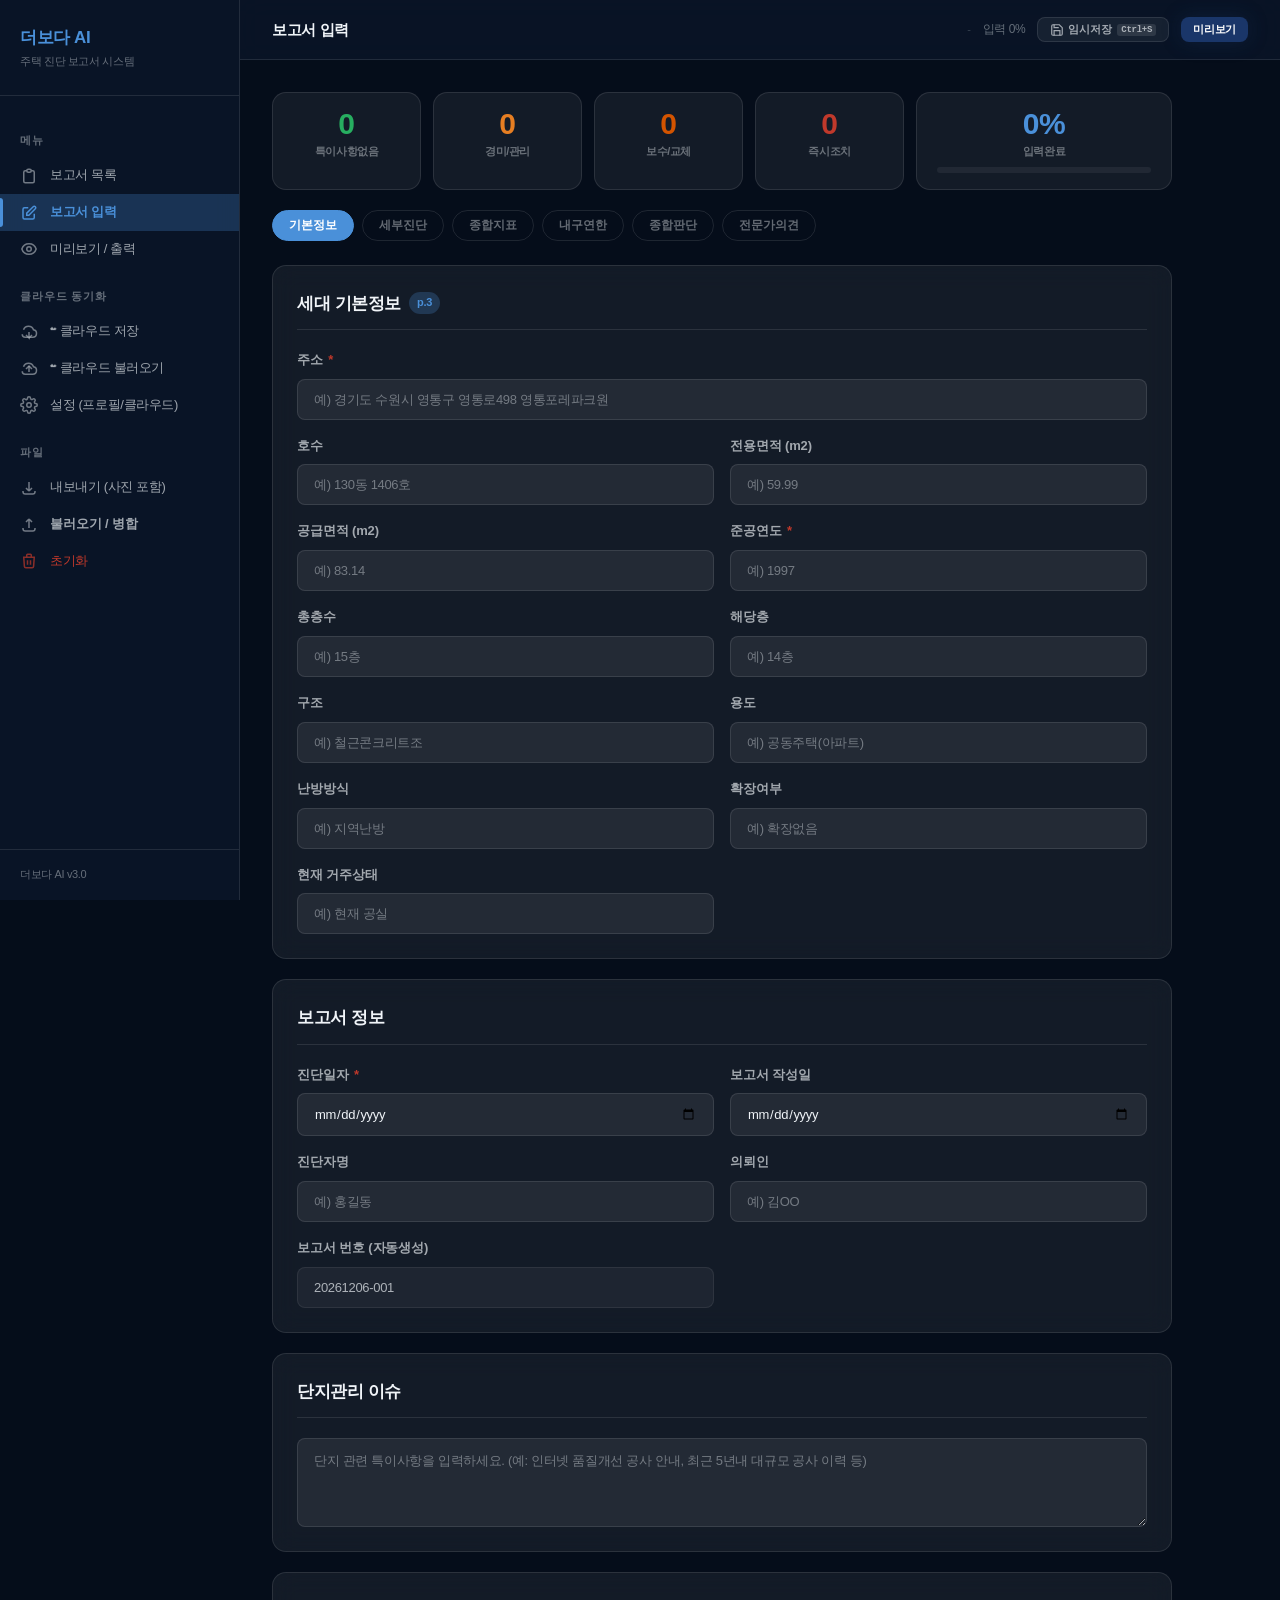
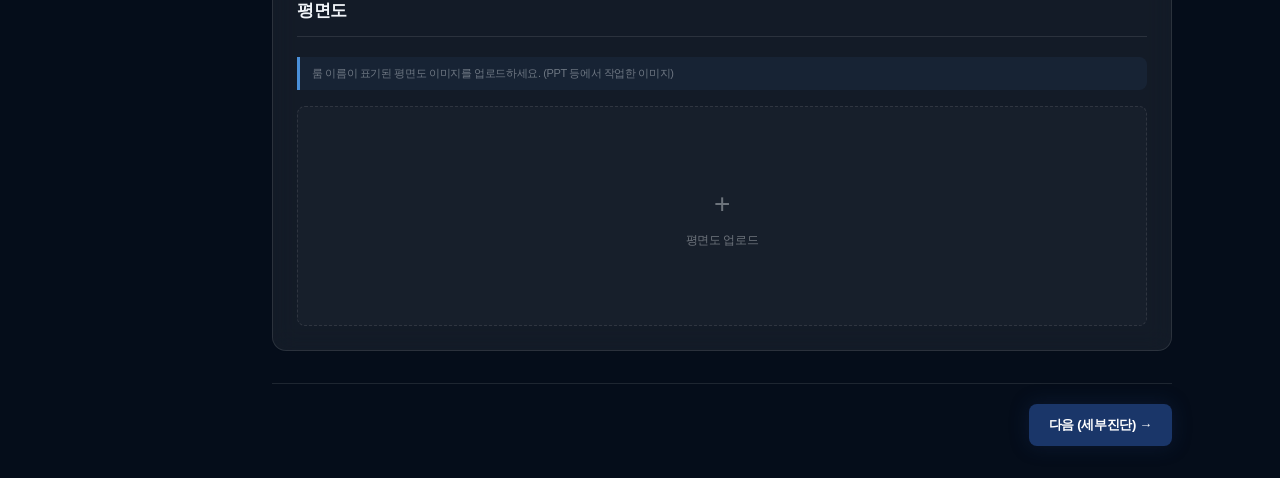
==== commit 74fb144a: "JSON 불러오기 buf 수정 — beforeunload가 빈 폼으로 덮어쓰는 문제 버그: importJSON → Report.save(정상데이터) → location.reload" ====
--- a/index.html
+++ b/index.html
@@ -2819,6 +2819,9 @@
     else { Report.showToast('잘못된 입력입니다', 'error'); input.value = ''; return; }
   }
 
+  // beforeunload 자동저장이 빈 폼으로 덮어쓰는 문제 방지 (클라우드 불러오기와 동일 이슈)
+  window.__skipAutoSave = true;
+
   Report.importJSON(file, mode).then((result) => {
     const modeLabel = result.mode === 'merge' ? '병합' : '덮어쓰기';
     Report.showToast(`${modeLabel} 완료 (사진 ${result.imageCount}장 복원)`, 'success');
@@ -2826,6 +2829,7 @@
   }).catch((err) => {
     console.error(err);
     Report.showToast('파일을 읽을 수 없습니다: ' + (err.message || ''), 'error');
+    window.__skipAutoSave = false; // 실패시 복구
   });
   input.value = '';
 }
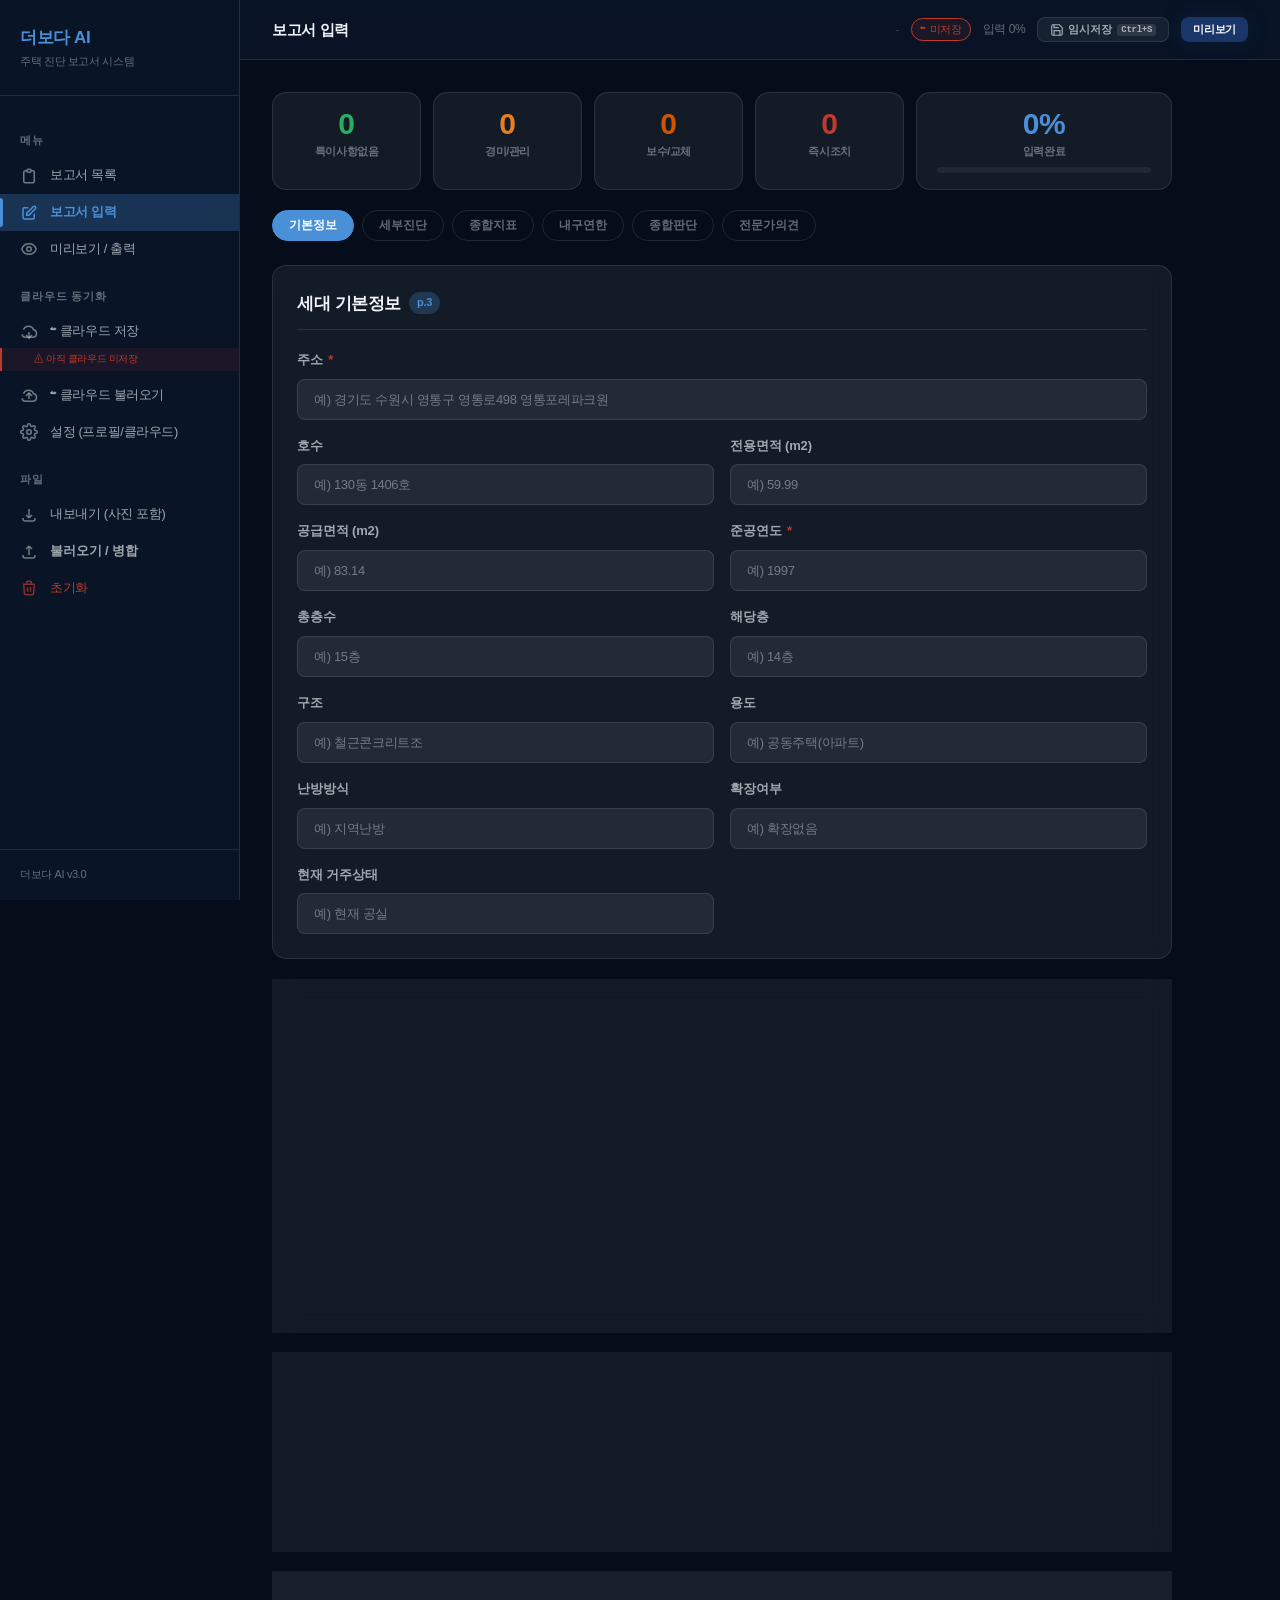
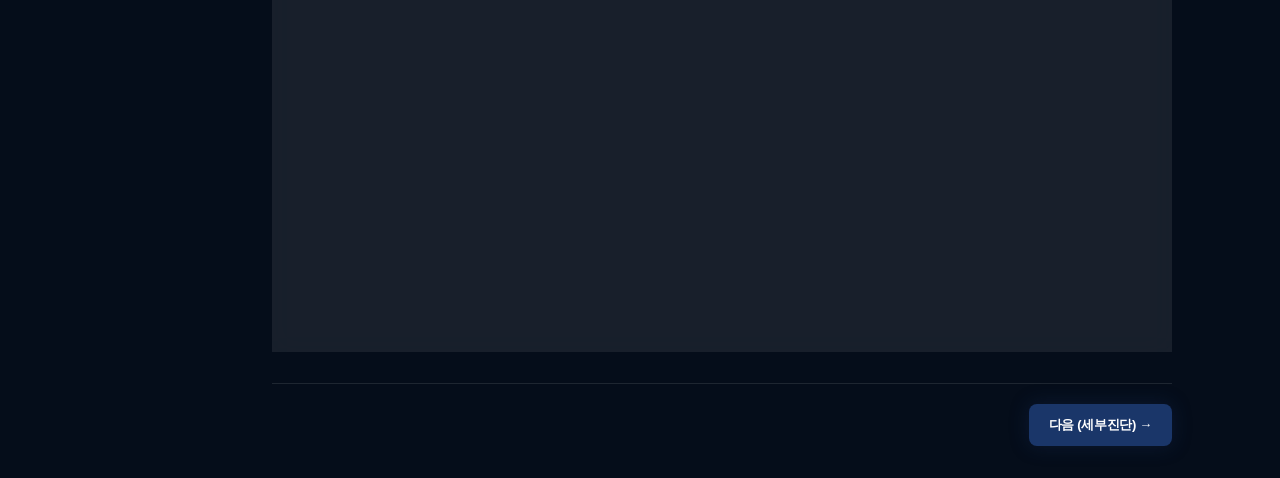
==== commit 1e80cc12: "자동 클라우드 저장 + 저장 상태 배지 + 종료 경고 추가 데이터 유실 재발 방지 개선. "임시저장만 한 것 = localStorage만 = 복구 불가" 라는 함정을 피하기 위해 " ====
--- a/index.html
+++ b/index.html
@@ -18,6 +18,70 @@
       opacity: 0.5;
       transition: opacity 0.3s;
     }
+    /* 클라우드 저장 상태 배지 (사이드바) */
+    .cloud-status-badge {
+      font-size: 10px;
+      padding: 4px 8px 6px 32px;
+      margin: -2px 0 6px 0;
+      border-left: 2px solid transparent;
+      color: var(--text-muted);
+      display: flex;
+      align-items: center;
+      gap: 4px;
+      line-height: 1.3;
+      transition: all 0.3s;
+    }
+    .cloud-status-badge.fresh {
+      color: var(--status-good);
+      border-left-color: var(--status-good);
+    }
+    .cloud-status-badge.stale {
+      color: var(--status-medium);
+      border-left-color: var(--status-medium);
+    }
+    .cloud-status-badge.danger {
+      color: var(--status-danger);
+      border-left-color: var(--status-danger);
+      background: rgba(239, 68, 68, 0.08);
+      animation: cloud-pulse 2s ease-in-out infinite;
+    }
+    .cloud-status-badge.saving {
+      color: var(--primary-light);
+      border-left-color: var(--primary-light);
+    }
+    @keyframes cloud-pulse {
+      0%, 100% { opacity: 1; }
+      50% { opacity: 0.6; }
+    }
+    /* 탑바 클라우드 저장 mini 배지 */
+    .cloud-mini-badge {
+      font-size: 11px;
+      padding: 2px 8px;
+      border-radius: 9999px;
+      border: 1px solid var(--border);
+      color: var(--text-muted);
+      display: flex;
+      align-items: center;
+      gap: 4px;
+      transition: all 0.3s;
+    }
+    .cloud-mini-badge.fresh {
+      color: var(--status-good);
+      border-color: var(--status-good);
+    }
+    .cloud-mini-badge.stale {
+      color: var(--status-medium);
+      border-color: var(--status-medium);
+    }
+    .cloud-mini-badge.danger {
+      color: var(--status-danger);
+      border-color: var(--status-danger);
+      background: rgba(239, 68, 68, 0.08);
+    }
+    .cloud-mini-badge.saving {
+      color: var(--primary-light);
+      border-color: var(--primary-light);
+    }
     .section-nav {
       display: flex;
       gap: 8px;
@@ -165,6 +229,19 @@
       display: flex;
       align-items: center;
       gap: 6px;
+      cursor: pointer;
+      user-select: none;
+    }
+    .cat-opinion-label input[type="checkbox"] {
+      width: 14px;
+      height: 14px;
+      cursor: pointer;
+      accent-color: var(--primary);
+    }
+    .cat-opinion-wrap.opinion-disabled .cat-opinion-label span {
+      color: var(--text-muted);
+      text-decoration: line-through;
+      opacity: 0.6;
     }
     .cat-opinion-wrap textarea {
       min-height: 60px;
@@ -863,13 +940,16 @@
       </div>
       <div class="nav-group">
         <div class="nav-group-label">클라우드 동기화</div>
-        <div class="nav-item" onclick="cloudSaveAction()" title="현재 보고서를 GitHub Gist에 저장 (다른 PC에서 이어서 작업 가능)">
+        <div class="nav-item" onclick="cloudSaveAction()" title="현재 보고서를 클라우드(S3)에 저장 (다른 PC에서 이어서 작업 가능)">
           <svg class="nav-icon" viewBox="0 0 24 24" fill="none" stroke="currentColor" stroke-width="2">
             <path d="M3 15a4 4 0 004 4h10a5 5 0 001-9.9A7 7 0 004.7 9.1"/>
             <polyline points="12 12 12 20 8 16"/>
             <line x1="12" y1="20" x2="16" y2="16"/>
           </svg>
           ☁ 클라우드 저장
+        </div>
+        <div id="cloud-status-badge" class="cloud-status-badge" title="마지막 클라우드 저장 시각">
+          <span id="cloud-status-text">상태 확인 중...</span>
         </div>
         <div class="nav-item" onclick="cloudLoadAction()" title="클라우드에서 이전 보고서 불러오기">
           <svg class="nav-icon" viewBox="0 0 24 24" fill="none" stroke="currentColor" stroke-width="2">
@@ -924,6 +1004,10 @@
       <div class="topbar-title">보고서 입력</div>
       <div class="input-header-actions">
         <div id="autosave-indicator" class="autosave-indicator" style="font-size:11px; color:var(--text-muted); opacity:0.5; transition:all 0.3s">-</div>
+        <div id="cloud-mini-badge" class="cloud-mini-badge" title="마지막 클라우드 저장 시각 (클릭하면 지금 저장)" onclick="cloudSaveAction()" style="cursor:pointer">
+          <span>☁</span>
+          <span id="cloud-mini-text">-</span>
+        </div>
         <div id="progress-text" style="font-size:12px; color:var(--text-muted)">입력 0%</div>
         <button class="btn btn-secondary btn-sm" onclick="saveDraft()" id="save-btn" style="display:flex;align-items:center;gap:4px">
           <svg width="14" height="14" viewBox="0 0 24 24" fill="none" stroke="currentColor" stroke-width="2"><path d="M19 21H5a2 2 0 01-2-2V5a2 2 0 012-2h11l5 5v11a2 2 0 01-2 2z"/><polyline points="17 21 17 13 7 13 7 21"/><polyline points="7 3 7 8 15 8"/></svg>
@@ -1793,11 +1877,15 @@
       </div>`;
     }
 
-    // ── 종합의견 textarea ──
+    // ── 종합의견 textarea (체크박스로 on/off) ──
+    const opinionEnabled = cd.opinionEnabled !== false; // 기본값 true
     const opinionHTML = `
-      <div class="cat-opinion-wrap">
-        <div class="cat-opinion-label">종합의견</div>
-        <textarea id="cat_opinion_${cat}" rows="3" placeholder="${catInfo.label} 종합의견을 입력하세요.">${cd.opinion || ''}</textarea>
+      <div class="cat-opinion-wrap${opinionEnabled ? '' : ' opinion-disabled'}" id="opinionwrap_${cat}">
+        <label class="cat-opinion-label">
+          <input type="checkbox" data-opinion-toggle="${cat}" ${opinionEnabled ? 'checked' : ''} onchange="toggleCatOpinion('${cat}', this.checked)">
+          <span>종합의견</span>
+        </label>
+        <textarea id="cat_opinion_${cat}" rows="3" placeholder="${catInfo.label} 종합의견을 입력하세요." style="${opinionEnabled ? '' : 'display:none'}">${cd.opinion || ''}</textarea>
       </div>
     `;
 
@@ -1926,6 +2014,14 @@
   const body = wrap.querySelector('.ftable-body');
   if (body) body.style.display = enabled ? '' : 'none';
   wrap.classList.toggle('table-disabled', !enabled);
+}
+
+function toggleCatOpinion(cat, enabled) {
+  const wrap = document.getElementById(`opinionwrap_${cat}`);
+  if (!wrap) return;
+  const textarea = document.getElementById(`cat_opinion_${cat}`);
+  if (textarea) textarea.style.display = enabled ? '' : 'none';
+  wrap.classList.toggle('opinion-disabled', !enabled);
 }
 
 function getFieldsForTable(tableKey) {
@@ -2643,9 +2739,11 @@
   if (statusEl) statusEl.textContent = '준비 중...';
 
   try {
+    setCloudStatusSaving();
     const result = await CloudS3.save((msg) => {
       if (statusEl) statusEl.textContent = msg;
     });
+    clearCloudStatusSaving();
     closeCloudModal();
     Report.showToast(`클라우드 저장 완료 (사진 ${result.photoCount}장)`, 'success', 4000);
     // 저장된 ID 표시
@@ -2662,6 +2760,7 @@
       `);
     }, 300);
   } catch (err) {
+    clearCloudStatusSaving();
     if (btn) btn.disabled = false;
     if (statusEl) statusEl.textContent = '오류: ' + err.message;
     Report.showToast('저장 실패: ' + err.message, 'error', 6000);
@@ -2763,6 +2862,7 @@
 
     closeCloudModal();
     Report.showToast(`불러오기 완료 (사진 ${result.imageCount}장)`, 'success');
+    updateCloudStatusBadge();
   } catch (err) {
     Report.showToast('불러오기 실패: ' + err.message, 'error', 6000);
     console.error('Cloud load error:', err);
@@ -2864,7 +2964,7 @@
     calcDurabilityFromYear();
   }
 
-  // 자동저장 (30초마다 조용히 저장)
+  // 자동저장 (30초마다 조용히 localStorage 저장)
   setInterval(() => saveDraft(true), 30000);
 
   // Ctrl+S 단축키
@@ -2887,11 +2987,161 @@
   });
   calcRepairCostTotal();
 
-  // 페이지 떠나기 전 자동저장
-  window.addEventListener('beforeunload', () => {
+  // ==========================================
+  // 클라우드 저장 상태 업데이트 + 자동 클라우드 저장
+  // ==========================================
+  updateCloudStatusBadge();
+  setInterval(updateCloudStatusBadge, 30000); // 30초마다 상태 배지 갱신 ("N분 전" 표시용)
+
+  // 자동 클라우드 저장 (5분마다 dirty일 때만)
+  setInterval(autoCloudSave, 5 * 60 * 1000);
+
+  // 페이지 떠나기 전 경고 (localStorage 저장 + 미저장 클라우드 변경 경고)
+  window.addEventListener('beforeunload', (e) => {
     saveDraft(true);
+    // 클라우드 미저장 변경사항 있으면 경고
+    try {
+      if (typeof CloudS3 !== 'undefined' && CloudS3.isDirty && CloudS3.isDirty()) {
+        const msg = '클라우드에 저장되지 않은 변경사항이 있습니다. 정말 나가시겠습니까?';
+        e.preventDefault();
+        e.returnValue = msg;
+        return msg;
+      }
+    } catch (_) {}
   });
 });
+
+// ==========================================
+// 클라우드 저장 상태 배지 관리
+// ==========================================
+function formatRelativeTime(isoString) {
+  if (!isoString) return null;
+  const diff = Date.now() - new Date(isoString).getTime();
+  const sec = Math.floor(diff / 1000);
+  if (sec < 60) return '방금';
+  const min = Math.floor(sec / 60);
+  if (min < 60) return `${min}분 전`;
+  const hr = Math.floor(min / 60);
+  if (hr < 24) return `${hr}시간 전`;
+  const day = Math.floor(hr / 24);
+  return `${day}일 전`;
+}
+
+function getCloudStatusLevel(ageMin, isDirty, neverSaved) {
+  // fresh: 5분 이하 + 변경 없음
+  // saving: 저장 중 (별도 처리)
+  // stale: 5~15분 또는 dirty
+  // danger: 15분 이상 + dirty, 또는 한 번도 저장 안 됨
+  if (neverSaved) return 'danger';
+  if (ageMin >= 15 && isDirty) return 'danger';
+  if (ageMin >= 5 || isDirty) return 'stale';
+  return 'fresh';
+}
+
+function updateCloudStatusBadge() {
+  try {
+    const badge = document.getElementById('cloud-status-badge');
+    const text = document.getElementById('cloud-status-text');
+    const miniBadge = document.getElementById('cloud-mini-badge');
+    const miniText = document.getElementById('cloud-mini-text');
+    if (!badge || !text || !miniBadge || !miniText) return;
+
+    // 저장 중일 때는 건드리지 않음 (setCloudStatusSaving이 관리)
+    if (badge.dataset.saving === '1') return;
+
+    const report = Report.load();
+    const reportId = report && report.meta && report.meta.id;
+    if (!reportId) return;
+
+    const last = (typeof CloudS3 !== 'undefined' && CloudS3.getLastCloudSaveInfo)
+      ? CloudS3.getLastCloudSaveInfo(reportId)
+      : null;
+    const dirty = (typeof CloudS3 !== 'undefined' && CloudS3.isDirty) ? CloudS3.isDirty() : true;
+
+    if (!last) {
+      // 한 번도 클라우드 저장 안 됨
+      const level = 'danger';
+      badge.className = `cloud-status-badge ${level}`;
+      text.textContent = '⚠ 아직 클라우드 미저장';
+      miniBadge.className = `cloud-mini-badge ${level}`;
+      miniText.textContent = '미저장';
+      return;
+    }
+
+    const ageMs = Date.now() - new Date(last.time).getTime();
+    const ageMin = Math.floor(ageMs / 60000);
+    const rel = formatRelativeTime(last.time) || '?';
+    const level = getCloudStatusLevel(ageMin, dirty, false);
+
+    badge.className = `cloud-status-badge ${level}`;
+    miniBadge.className = `cloud-mini-badge ${level}`;
+
+    const icon = level === 'fresh' ? '✓' : level === 'danger' ? '⚠' : '○';
+    const suffix = dirty ? ' · 변경됨' : '';
+    text.textContent = `${icon} 클라우드: ${rel}${suffix}`;
+    miniText.textContent = dirty ? `${rel}·변경` : rel;
+  } catch (_) {}
+}
+
+function setCloudStatusSaving() {
+  const badge = document.getElementById('cloud-status-badge');
+  const text = document.getElementById('cloud-status-text');
+  const miniBadge = document.getElementById('cloud-mini-badge');
+  const miniText = document.getElementById('cloud-mini-text');
+  if (!badge || !text || !miniBadge || !miniText) return;
+  badge.dataset.saving = '1';
+  badge.className = 'cloud-status-badge saving';
+  text.textContent = '↑ 클라우드 저장 중...';
+  miniBadge.className = 'cloud-mini-badge saving';
+  miniText.textContent = '저장중';
+}
+
+function clearCloudStatusSaving() {
+  const badge = document.getElementById('cloud-status-badge');
+  if (badge) delete badge.dataset.saving;
+  updateCloudStatusBadge();
+}
+
+// ==========================================
+// 자동 클라우드 저장 (5분마다, dirty일 때만)
+// ==========================================
+let __autoCloudSaveInFlight = false;
+async function autoCloudSave() {
+  if (__autoCloudSaveInFlight) return; // 중복 실행 방지
+  try {
+    if (typeof CloudS3 === 'undefined' || !CloudS3.isDirty || !CloudS3.save) return;
+
+    // 현재 폼의 최신 데이터를 먼저 localStorage에 반영
+    const data = Report.collectForm();
+    Report.save(data);
+
+    // dirty 체크 — 변경 없으면 스킵 (네트워크/S3 호출 아끼기)
+    if (!CloudS3.isDirty()) return;
+
+    __autoCloudSaveInFlight = true;
+    setCloudStatusSaving();
+
+    const result = await CloudS3.save({
+      silent: true,
+      skipExistingPhotos: true, // 기존 사진은 재업로드 스킵
+    });
+
+    clearCloudStatusSaving();
+    console.log(`[자동 클라우드 저장] 완료 (신규 사진 ${result.photoCount}장, 스킵 ${result.skippedCount || 0}장)`);
+  } catch (err) {
+    console.error('[자동 클라우드 저장] 실패:', err);
+    clearCloudStatusSaving();
+    // 실패는 조용히 — 사용자 작업 방해하지 않음. 배지 색상(danger)이 경고 역할.
+    const badge = document.getElementById('cloud-status-badge');
+    const text = document.getElementById('cloud-status-text');
+    if (badge && text) {
+      badge.className = 'cloud-status-badge danger';
+      text.textContent = '⚠ 자동저장 실패 — 네트워크 확인';
+    }
+  } finally {
+    __autoCloudSaveInFlight = false;
+  }
+}
 </script>
 </body>
 </html>
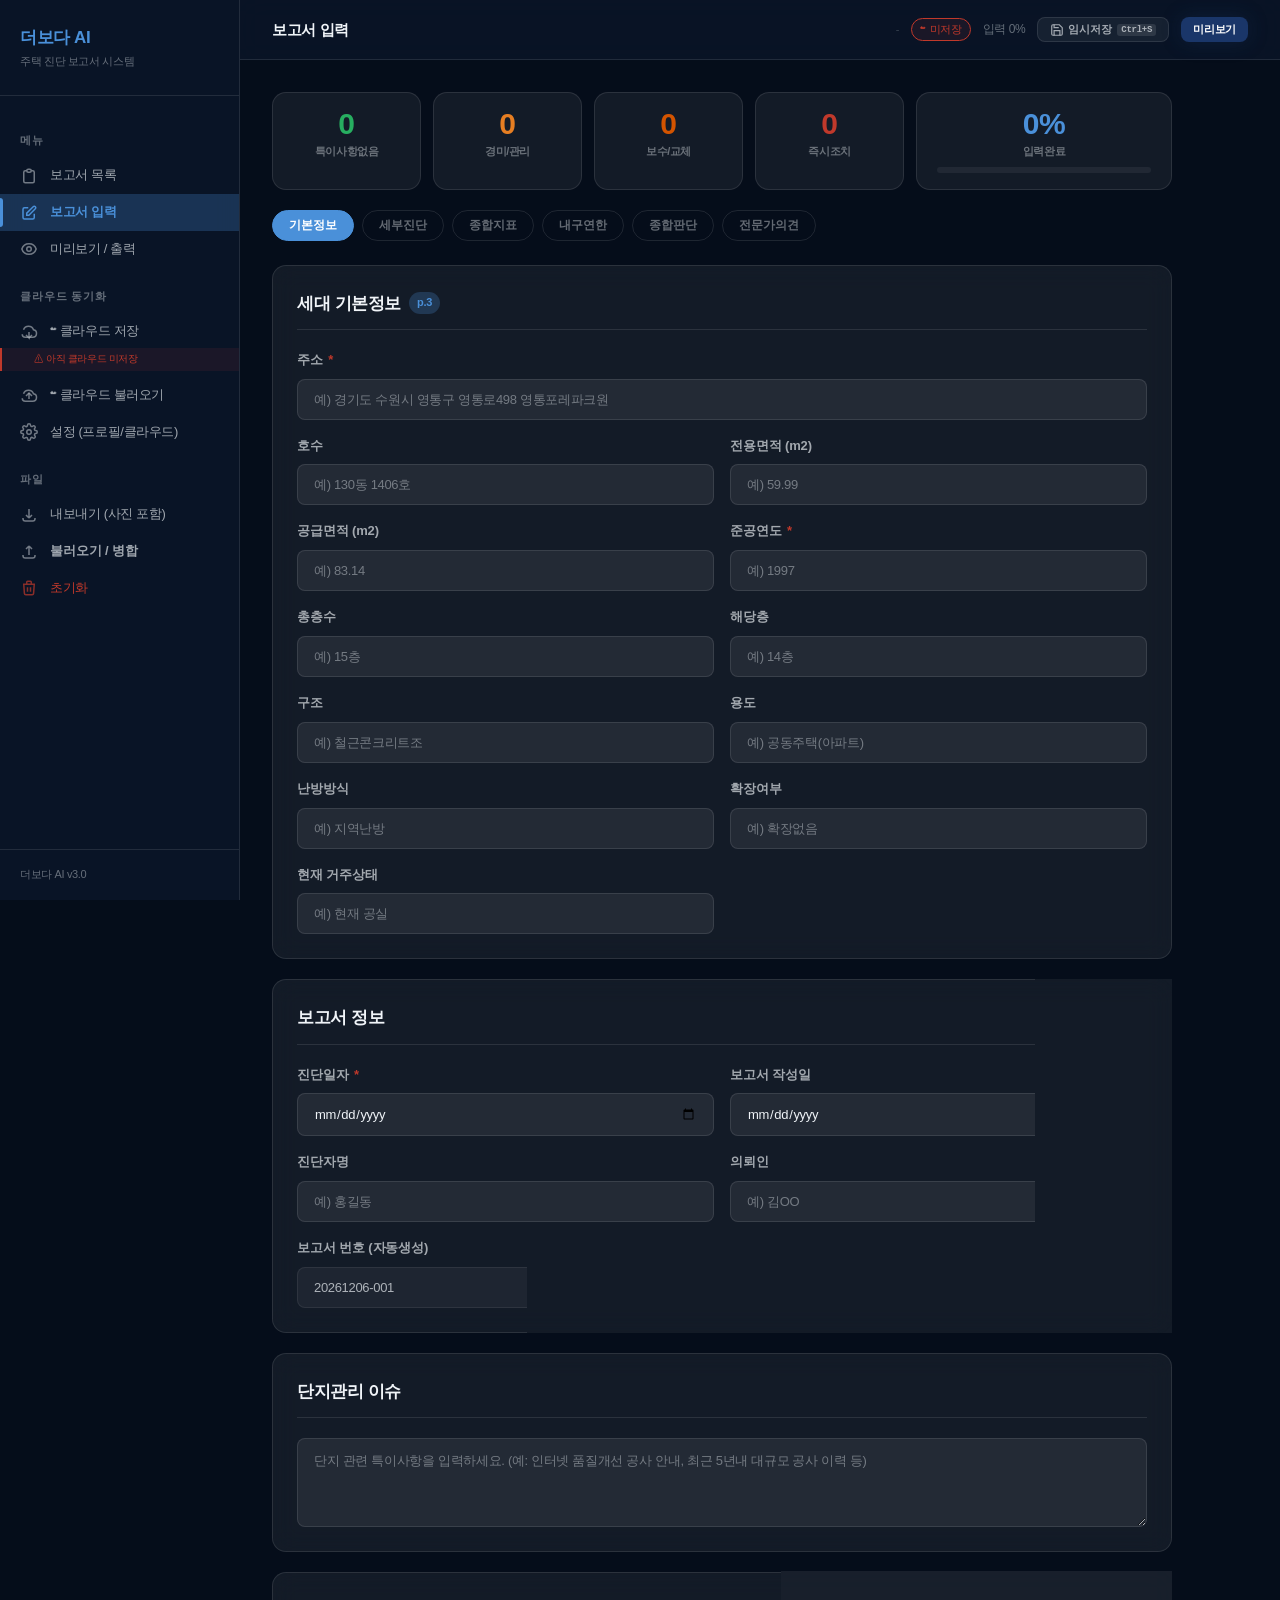
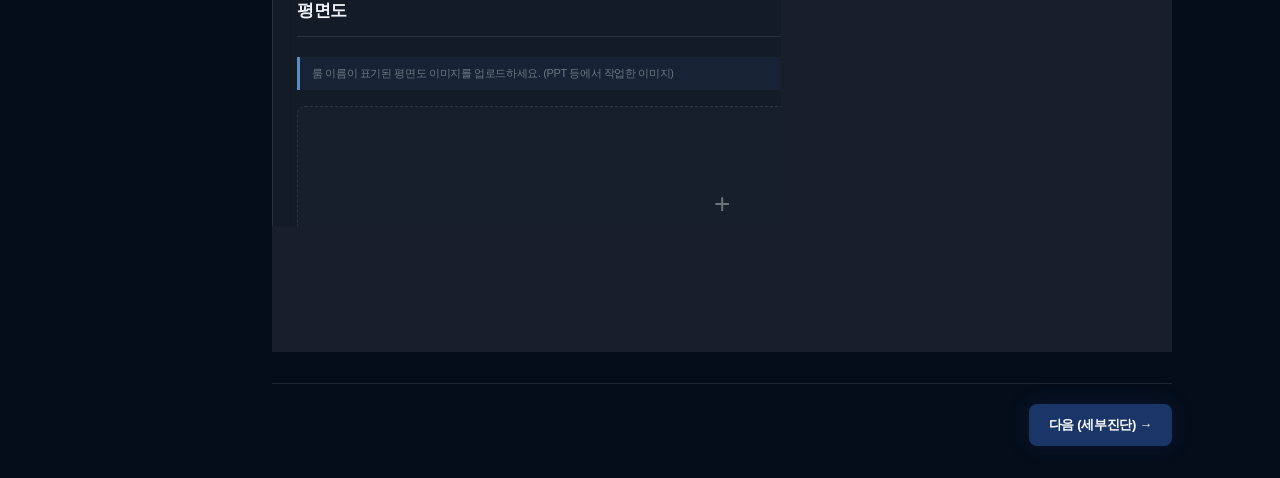
==== commit 6521b710: "보고서 작성 후 피드백 반영 — 비용 위치 / 카드 토글 / 사진 균일화 1. 예상 총 수선비용을 비용리스크 상세 테이블 안으로 이동 (preview)    - 기존: 환경 성능 " ====
--- a/index.html
+++ b/index.html
@@ -245,6 +245,30 @@
     }
     .cat-opinion-wrap textarea {
       min-height: 60px;
+    }
+
+    /* 카드 단위 토글 (종합판단요약 / 전문가 분석의견) */
+    .card-toggle-title {
+      display: flex;
+      align-items: center;
+      gap: 8px;
+      cursor: pointer;
+      user-select: none;
+    }
+    .card-toggle-title input[type="checkbox"] {
+      width: 16px;
+      height: 16px;
+      cursor: pointer;
+      accent-color: var(--primary);
+      margin: 0;
+    }
+    .card.card-disabled .card-toggle-title > span:not(.badge) {
+      color: var(--text-muted);
+      text-decoration: line-through;
+      opacity: 0.6;
+    }
+    .card.card-disabled .card-body-toggleable {
+      display: none;
     }
 
     /* 안내 문구 */
@@ -486,7 +510,7 @@
     .photo-slots[data-layout="3"] { grid-template-columns: 1fr 1fr 1fr; }
     .photo-slots[data-layout="4"] { grid-template-columns: 1fr 1fr; }
     .photo-slots[data-layout="6"] { grid-template-columns: 1fr 1fr 1fr; }
-    .photo-slots[data-layout="8"] { grid-template-columns: 1fr 1fr; }
+    .photo-slots[data-layout="8"] { grid-template-columns: 1fr 1fr 1fr 1fr; }
     .photo-slot {
       aspect-ratio: 4/3;
       border: 1.5px dashed var(--border);
@@ -1360,9 +1384,15 @@
            탭 5: 종합판단
       ═══════════════════════════════════ -->
       <div id="tab-summary" class="form-section">
-        <div class="card">
-          <div class="card-title">종합판단요약 <span class="badge">p.6</span></div>
-          <div style="display:flex; flex-direction:column; gap:16px;">
+        <div class="card" id="card-summary-block">
+          <div class="card-title">
+            <label class="card-toggle-title">
+              <input type="checkbox" id="toggle_summary_enabled" checked onchange="toggleCard('card-summary-block', this.checked)">
+              <span>종합판단요약</span>
+            </label>
+            <span class="badge">p.6</span>
+          </div>
+          <div class="card-body-toggleable" style="display:flex; flex-direction:column; gap:16px;">
             <div class="form-group">
               <label>종합 판정</label>
               <div class="status-group" id="sg_overallStatus"></div>
@@ -1393,9 +1423,15 @@
            탭 6: 전문가의견
       ═══════════════════════════════════ -->
       <div id="tab-expert" class="form-section">
-        <div class="card">
-          <div class="card-title">전문가 분석의견 <span class="badge">p.7</span></div>
-          <div style="display:flex; flex-direction:column; gap:20px;">
+        <div class="card" id="card-expert-block">
+          <div class="card-title">
+            <label class="card-toggle-title">
+              <input type="checkbox" id="toggle_expert_enabled" checked onchange="toggleCard('card-expert-block', this.checked)">
+              <span>전문가 분석의견</span>
+            </label>
+            <span class="badge">p.7</span>
+          </div>
+          <div class="card-body-toggleable" style="display:flex; flex-direction:column; gap:20px;">
             <div class="form-group">
               <label>안전 리스크</label>
               <textarea id="expert_safetyRisk" rows="6" placeholder="안전 관련 항목에 대한 전문가 분석 의견을 기술하세요."></textarea>
@@ -2022,6 +2058,13 @@
   const textarea = document.getElementById(`cat_opinion_${cat}`);
   if (textarea) textarea.style.display = enabled ? '' : 'none';
   wrap.classList.toggle('opinion-disabled', !enabled);
+}
+
+// 카드 단위 토글 (종합판단요약 / 전문가 분석의견)
+function toggleCard(cardId, enabled) {
+  const card = document.getElementById(cardId);
+  if (!card) return;
+  card.classList.toggle('card-disabled', !enabled);
 }
 
 function getFieldsForTable(tableKey) {
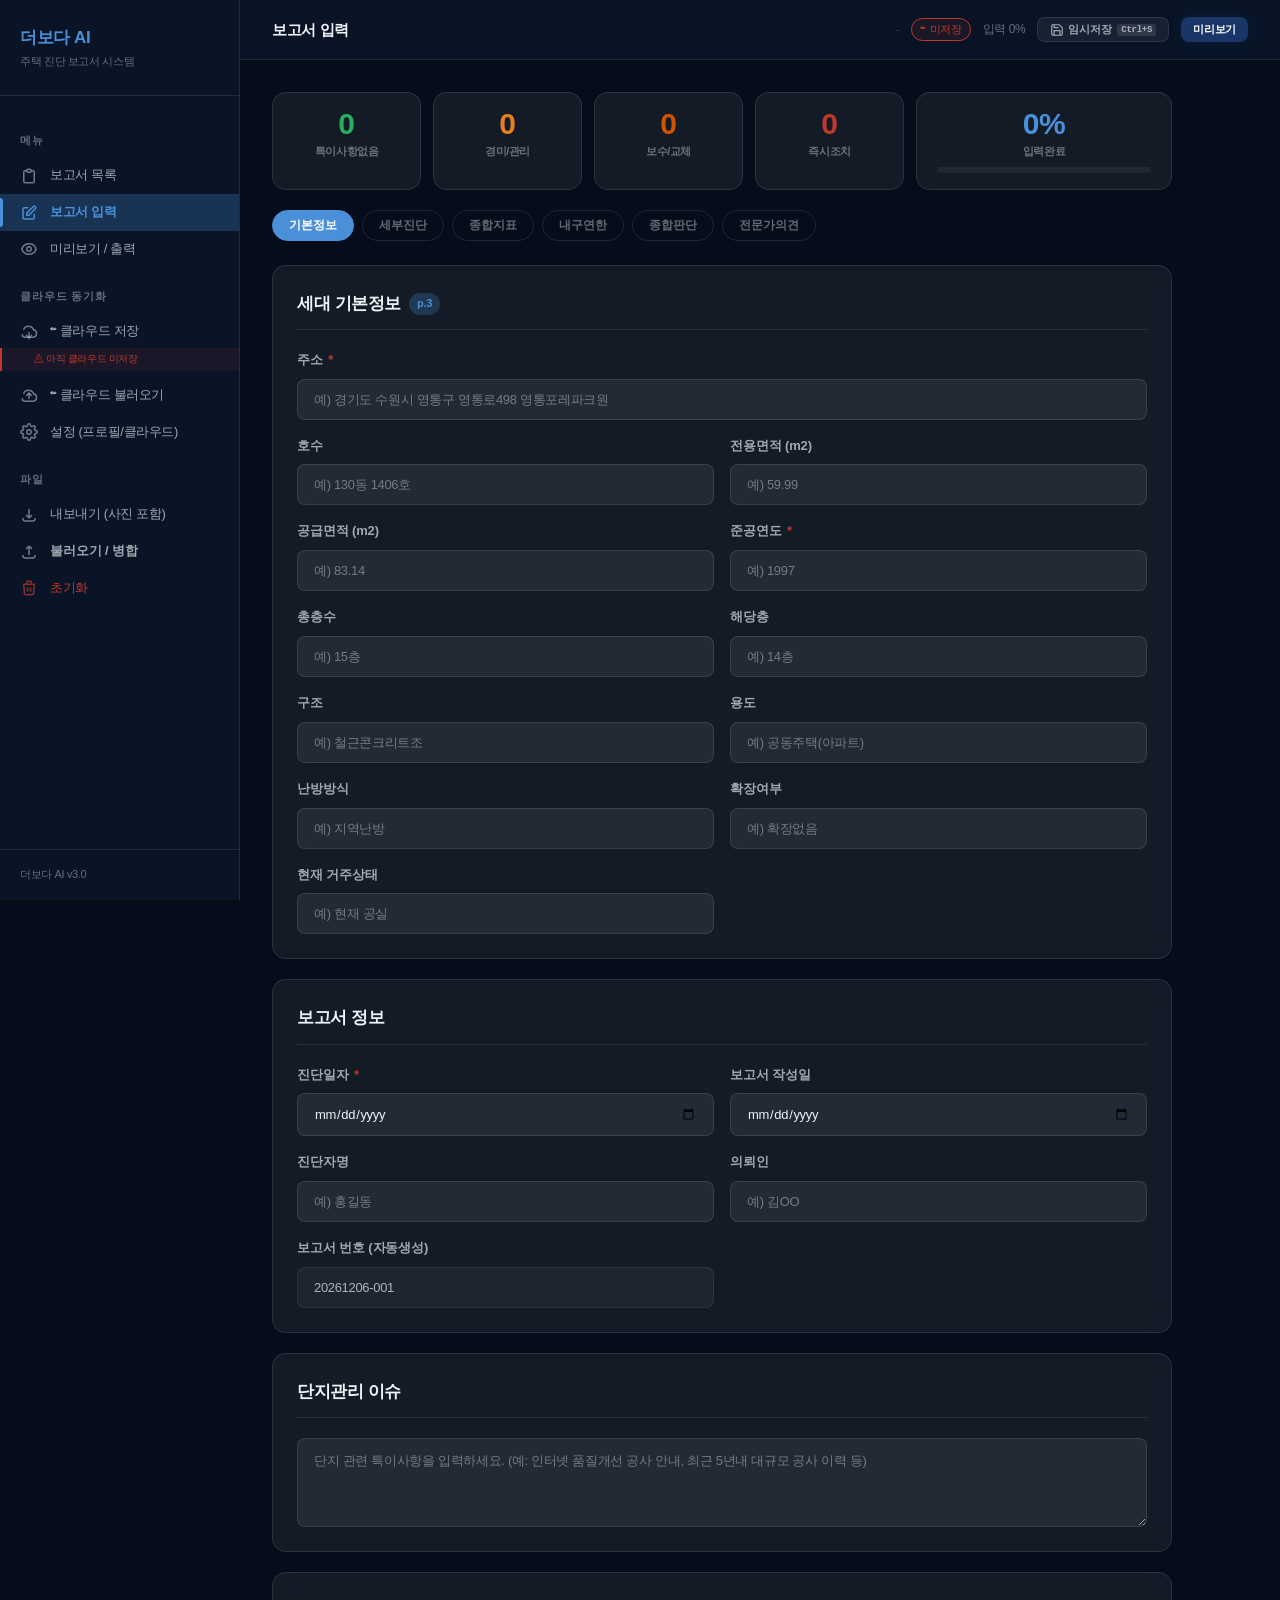
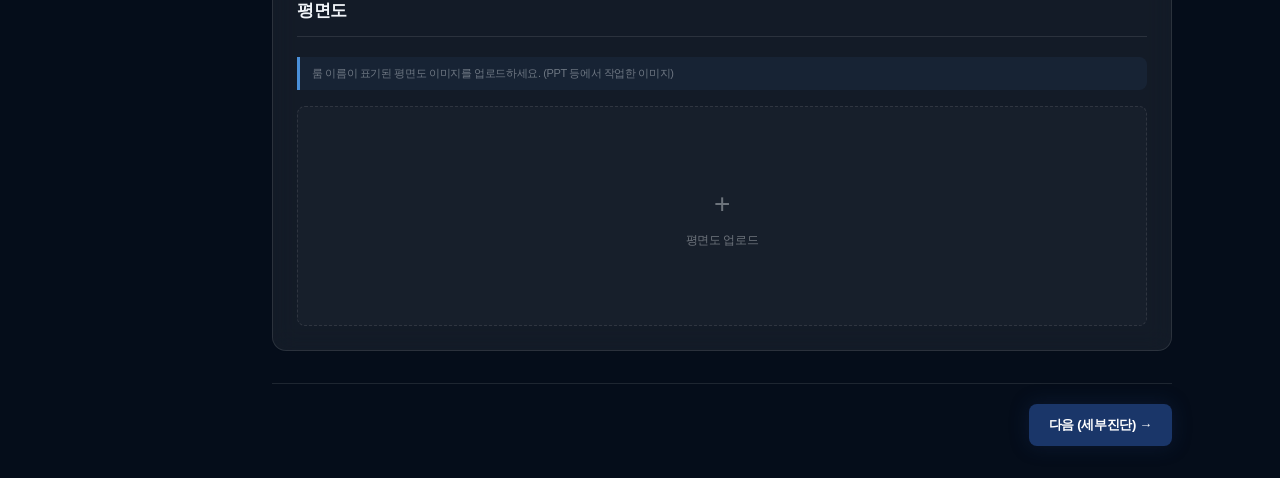
==== commit f001d2f4: "1차 PDF 검수 피드백 14건 반영 — Phase 1~4 전체 적용 - Phase 1 (데이터 정확성): TOC off-by-one, totalStats 통일, issueItem" ====
--- a/index.html
+++ b/index.html
@@ -245,6 +245,37 @@
     }
     .cat-opinion-wrap textarea {
       min-height: 60px;
+    }
+
+    /* 점검 생략 사유 (옵션 C) — 종합의견 하단 보조 입력 */
+    .cat-skip-wrap {
+      margin: 10px 4px 16px;
+      padding: 10px 12px;
+      background: #f4f7fb;
+      border-left: 3px solid #7a8fa3;
+      border-radius: 6px;
+    }
+    .cat-skip-label {
+      font-size: 11px;
+      font-weight: 600;
+      color: #4a6a8a;
+      margin-bottom: 5px;
+      display: block;
+    }
+    .cat-skip-wrap textarea {
+      min-height: 44px;
+      width: 100%;
+      font-size: 12px;
+      padding: 6px 8px;
+      border: 1px solid #d8e2ec;
+      border-radius: 4px;
+      background: #ffffff;
+      color: #4a6a8a;
+      resize: vertical;
+      font-family: inherit;
+    }
+    .cat-skip-wrap textarea::placeholder {
+      color: #aab8c2;
     }
 
     /* 카드 단위 토글 (종합판단요약 / 전문가 분석의견) */
@@ -1527,10 +1558,10 @@
 
 function createStatusGroupShort(name, currentValue) {
   const statuses = [
-    { value: 'good', label: '양호', cls: 'good' },
-    { value: 'normal', label: '경미', cls: 'normal' },
-    { value: 'bad', label: '보수', cls: 'bad' },
-    { value: 'danger', label: '즉시', cls: 'danger' },
+    { value: 'good', label: '특이사항없음', cls: 'good' },
+    { value: 'normal', label: '경미/관리', cls: 'normal' },
+    { value: 'bad', label: '보수/교체', cls: 'bad' },
+    { value: 'danger', label: '즉시조치', cls: 'danger' },
     { value: 'na', label: '해당없음', cls: 'na' },
   ];
   return statuses.map(s => {
@@ -1556,7 +1587,7 @@
 
   // 1. 카테고리별 판정 현황
   const catStats = Report.calcCategoryStats(report);
-  const statusLabels = { good: '양호', normal: '경미', bad: '보수', danger: '즉시', na: '해당없음' };
+  const statusLabels = { good: '특이사항없음', normal: '경미/관리', bad: '보수/교체', danger: '즉시조치', na: '해당없음' };
   const statusColors = { good: '#27ae60', normal: '#e67e22', bad: '#d35400', danger: '#c0392b', na: '#7a8fa3' };
 
   let catTableHTML = `
@@ -1587,19 +1618,19 @@
     <div style="display:flex; gap:12px; margin-bottom:16px; flex-wrap:wrap">
       <div style="padding:8px 14px; border-radius:8px; background:rgba(39,174,96,0.1); text-align:center">
         <div style="font-size:18px; font-weight:700; color:#27ae60">${stats.good}</div>
-        <div style="font-size:10px; color:var(--text-muted)">양호</div>
+        <div style="font-size:10px; color:var(--text-muted)">특이사항없음</div>
       </div>
       <div style="padding:8px 14px; border-radius:8px; background:rgba(230,126,34,0.1); text-align:center">
         <div style="font-size:18px; font-weight:700; color:#e67e22">${stats.normal}</div>
-        <div style="font-size:10px; color:var(--text-muted)">경미</div>
+        <div style="font-size:10px; color:var(--text-muted)">경미/관리</div>
       </div>
       <div style="padding:8px 14px; border-radius:8px; background:rgba(211,84,0,0.1); text-align:center">
         <div style="font-size:18px; font-weight:700; color:#d35400">${stats.bad}</div>
-        <div style="font-size:10px; color:var(--text-muted)">보수</div>
+        <div style="font-size:10px; color:var(--text-muted)">보수/교체</div>
       </div>
       <div style="padding:8px 14px; border-radius:8px; background:rgba(192,57,43,0.1); text-align:center">
         <div style="font-size:18px; font-weight:700; color:#c0392b">${stats.danger}</div>
-        <div style="font-size:10px; color:var(--text-muted)">즉시</div>
+        <div style="font-size:10px; color:var(--text-muted)">즉시조치</div>
       </div>
       <div style="padding:8px 14px; border-radius:8px; background:rgba(255,255,255,0.05); text-align:center">
         <div style="font-size:18px; font-weight:700; color:var(--text-primary)">${total}</div>
@@ -1630,7 +1661,7 @@
       </div>`;
   }
 
-  // 4. 주요 지적 항목 (보수/즉시 판정된 세부항목 목록)
+  // 4. 관리 권장 항목 (보수/즉시 판정된 세부항목 목록)
   let issueItems = [];
   const catData = report.categoryData || {};
   Object.entries(catData).forEach(([cat, cd]) => {
@@ -1645,11 +1676,11 @@
   let issueHTML = '';
   if (issueItems.length > 0) {
     issueHTML = `
-      <div style="font-weight:600; margin-bottom:6px; color:var(--text-primary)">주요 지적 항목 (보수/즉시)</div>
+      <div style="font-weight:600; margin-bottom:6px; color:var(--text-primary)">관리 권장 항목 (보수/즉시조치)</div>
       <div style="margin-bottom:16px">
         ${issueItems.map(item => `
           <div style="display:flex; align-items:center; gap:8px; padding:3px 0; font-size:11px">
-            <span style="color:${item.status === 'danger' ? '#c0392b' : '#d35400'}; font-weight:600; font-size:9px; padding:1px 6px; border-radius:4px; background:${item.status === 'danger' ? 'rgba(192,57,43,0.1)' : 'rgba(211,84,0,0.1)'}">${item.status === 'danger' ? '즉시' : '보수'}</span>
+            <span style="color:${item.status === 'danger' ? '#c0392b' : '#d35400'}; font-weight:600; font-size:9px; padding:1px 6px; border-radius:4px; background:${item.status === 'danger' ? 'rgba(192,57,43,0.1)' : 'rgba(211,84,0,0.1)'}">${item.status === 'danger' ? '즉시조치' : '보수/교체'}</span>
             <span style="color:var(--text-muted); font-size:10px">${item.cat}</span>
             <span style="font-weight:500">${item.name}</span>
           </div>
@@ -1922,6 +1953,14 @@
           <span>종합의견</span>
         </label>
         <textarea id="cat_opinion_${cat}" rows="3" placeholder="${catInfo.label} 종합의견을 입력하세요." style="${opinionEnabled ? '' : 'display:none'}">${cd.opinion || ''}</textarea>
+      </div>
+    `;
+
+    // ── 점검 생략 사유 textarea (옵션 C) — 비어 있으면 미리보기에도 노출 안 됨 ──
+    const skipHTML = `
+      <div class="cat-skip-wrap">
+        <label class="cat-skip-label" for="cat_skip_${cat}">점검 생략 사유 <span style="font-weight:400;color:#7a8fa3">(선택, 입력 시 미리보기에 안내 박스 표시)</span></label>
+        <textarea id="cat_skip_${cat}" rows="2" placeholder="예: 현장 일정 제약으로 결로 측정 미실시 — 별도 일정에 재점검 예정">${cd.skippedNote || ''}</textarea>
       </div>
     `;
 
@@ -1970,6 +2009,7 @@
       <div class="card-title">${catInfo.label} <span class="badge">${cat}</span></div>
       ${subGridHTML}
       ${opinionHTML}
+      ${skipHTML}
       ${sectionsHTML}
     `;
 
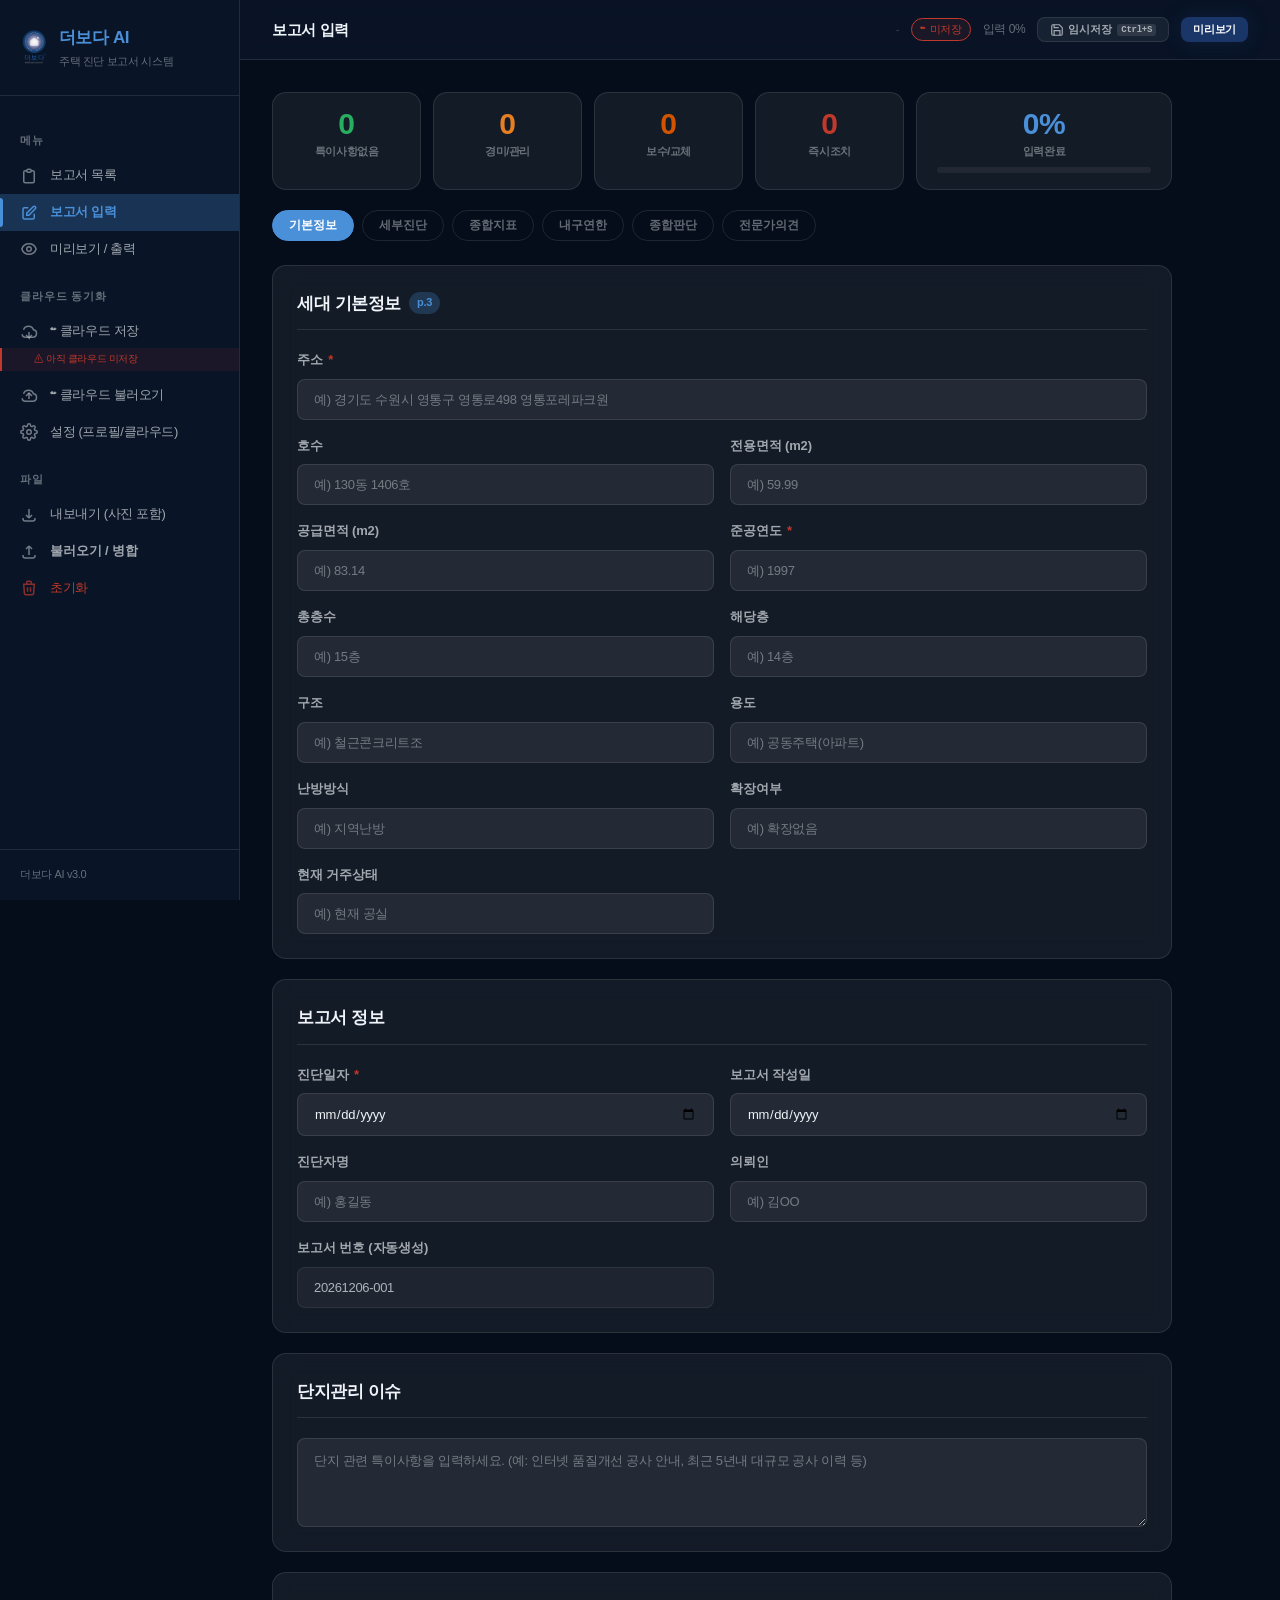
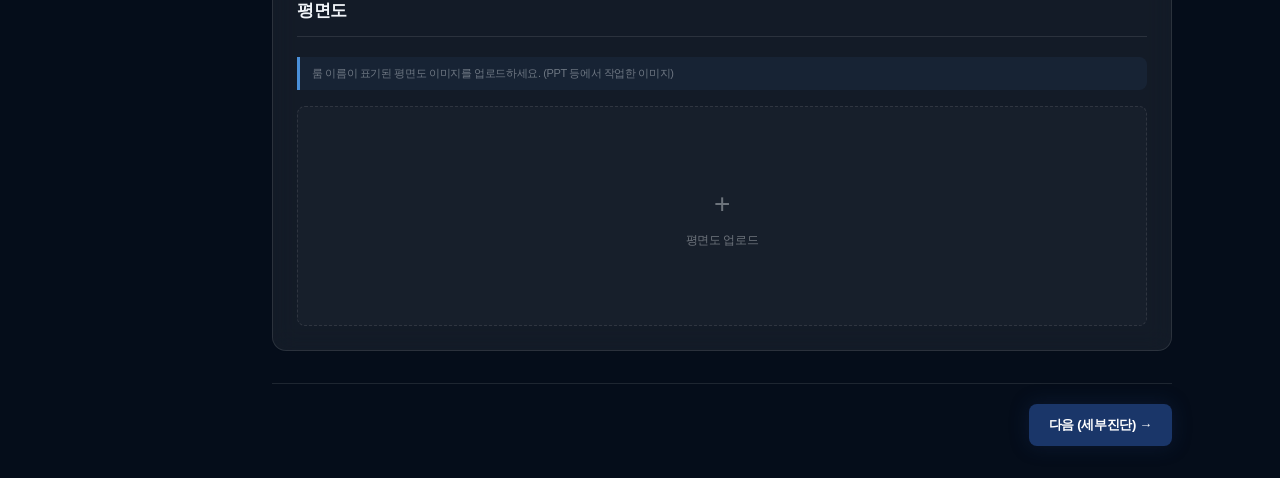
==== commit d5bf58bd: "사이드바 로고 추가 + 검토 도구 동기화 요약 문서 - index.html, list.html: .sidebar-logo에 ci-logo-light.png 배치 (텍스트 두 줄 왼" ====
--- a/index.html
+++ b/index.html
@@ -967,8 +967,13 @@
   <!-- Sidebar -->
   <aside class="sidebar">
     <div class="sidebar-logo">
-      <div class="logo-text">더보다 AI</div>
-      <div class="logo-sub">주택 진단 보고서 시스템</div>
+      <div style="display:flex; align-items:center; gap:10px">
+        <img src="assets/ci-logo-light.png" alt="더보다 AI" style="height:36px; width:auto; flex:0 0 auto">
+        <div style="min-width:0">
+          <div class="logo-text">더보다 AI</div>
+          <div class="logo-sub">주택 진단 보고서 시스템</div>
+        </div>
+      </div>
     </div>
     <nav class="sidebar-nav">
       <div class="nav-group">
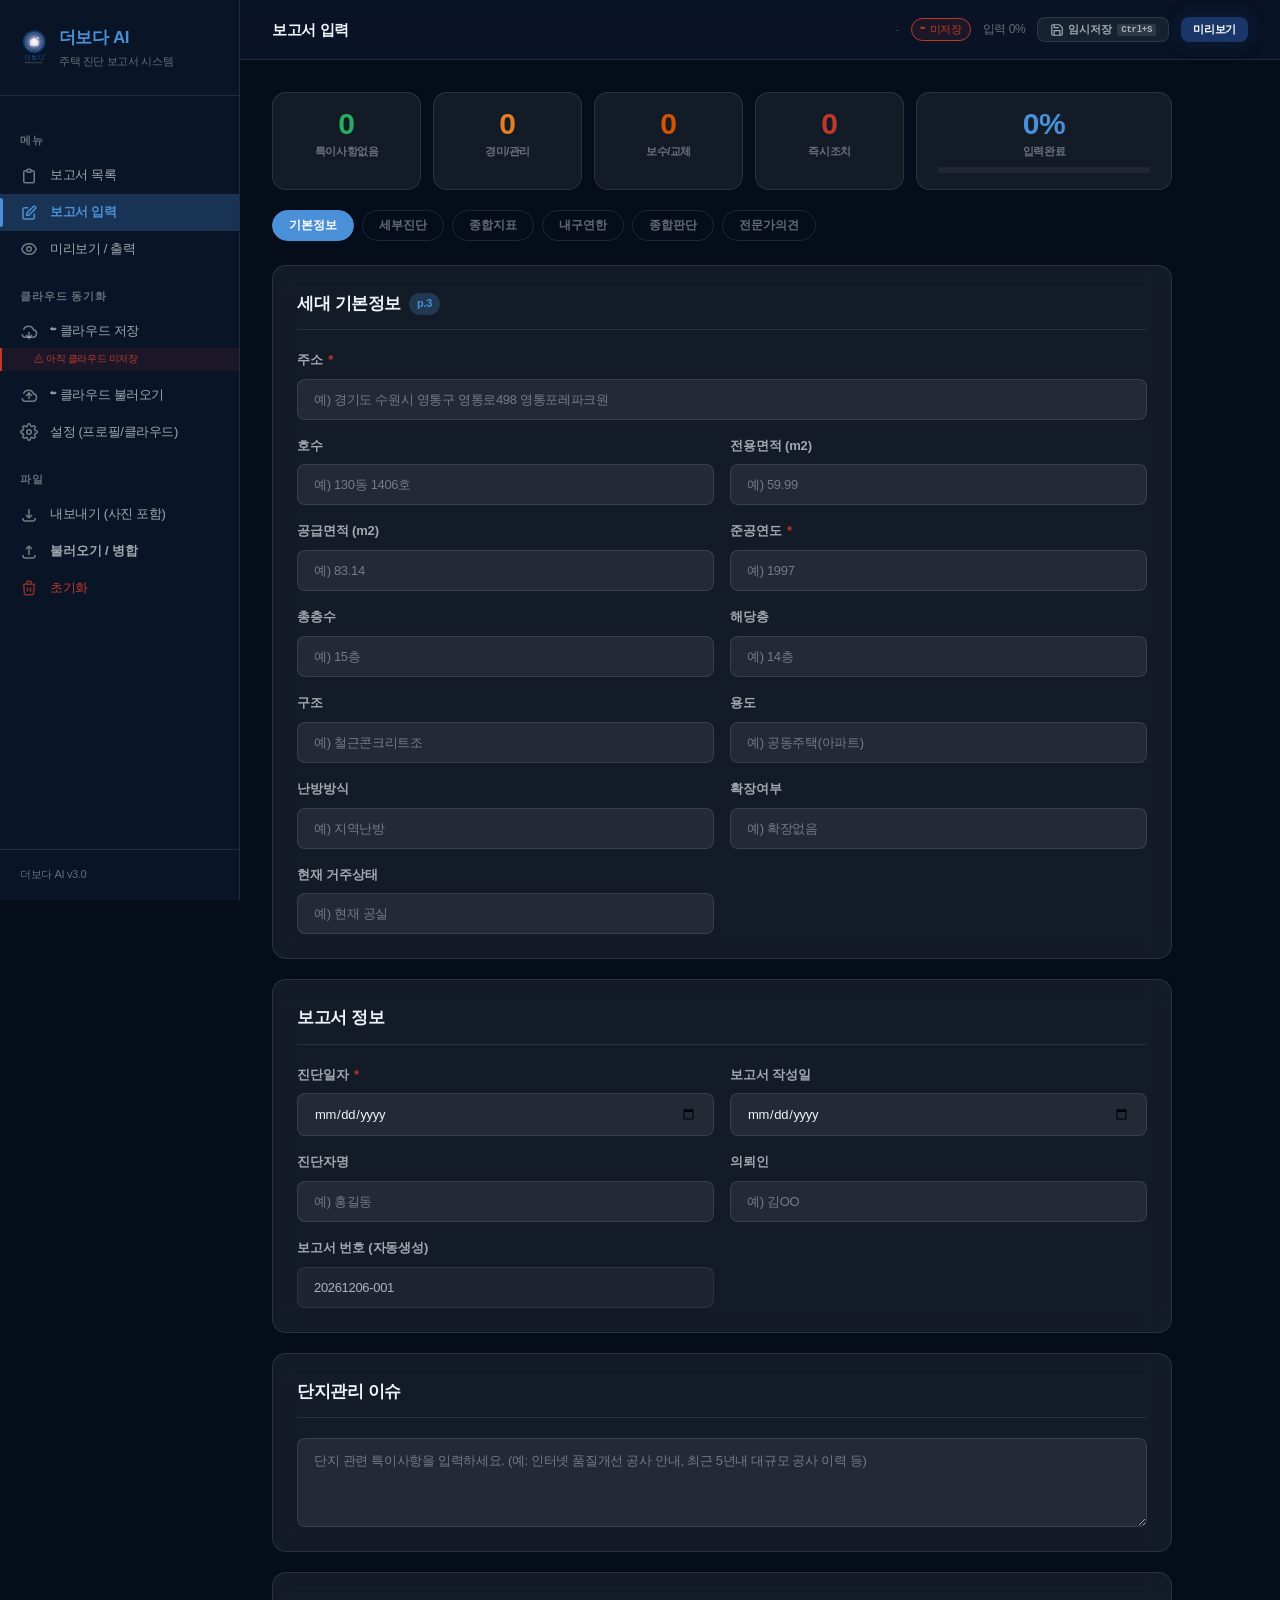
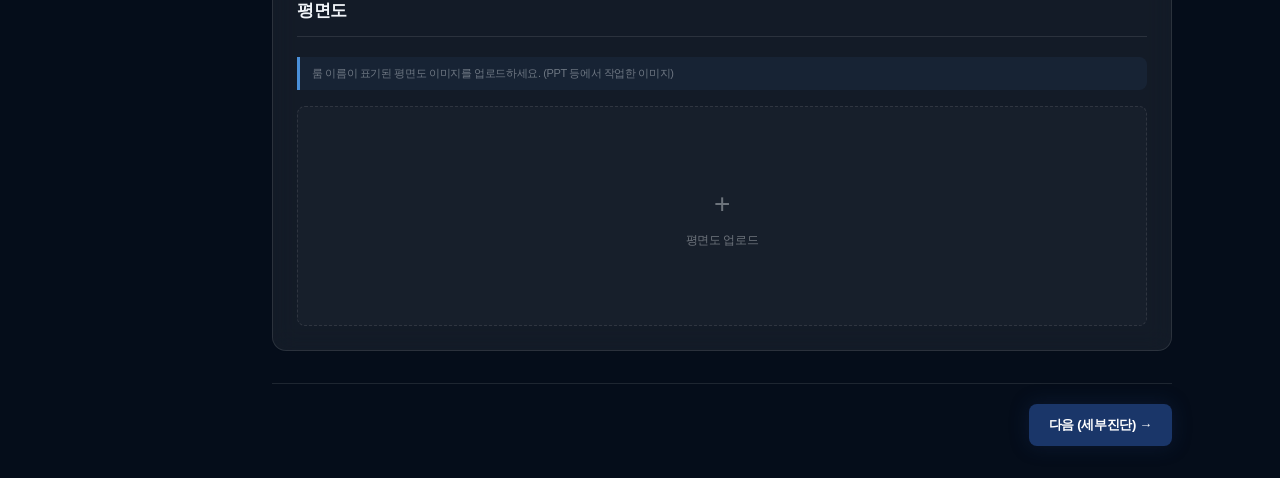
==== commit 0ac9d915: "전기 공사 비용 항목 신설 — electricalCost 150~300만원, 합계 2,100~3,300만원 Co-Authored-By: Claude Opus 4.6 (1M cont" ====
--- a/index.html
+++ b/index.html
@@ -1299,6 +1299,14 @@
             <div class="form-group">
               <label>창호/외벽 의견</label>
               <input type="text" id="indicators_windowExteriorComment" placeholder="의견">
+            </div>
+            <div class="form-group">
+              <label>전기 공사 예상비용</label>
+              <input type="text" id="indicators_electricalCost" placeholder="예) 150~300만원">
+            </div>
+            <div class="form-group">
+              <label>전기 의견</label>
+              <input type="text" id="indicators_electricalCostComment" placeholder="의견">
             </div>
             <div class="form-group">
               <label>급수/배수 배관 예상비용</label>
@@ -2632,7 +2640,7 @@
 // 비용 자동합산
 // ==========================================
 function calcRepairCostTotal() {
-  const costIds = ['heatingPipeCost', 'bathroomWaterproofCost', 'windowExteriorCost', 'plumbingCost'];
+  const costIds = ['heatingPipeCost', 'bathroomWaterproofCost', 'windowExteriorCost', 'electricalCost', 'plumbingCost'];
   let totalMin = 0, totalMax = 0, hasAny = false;
 
   costIds.forEach(id => {
